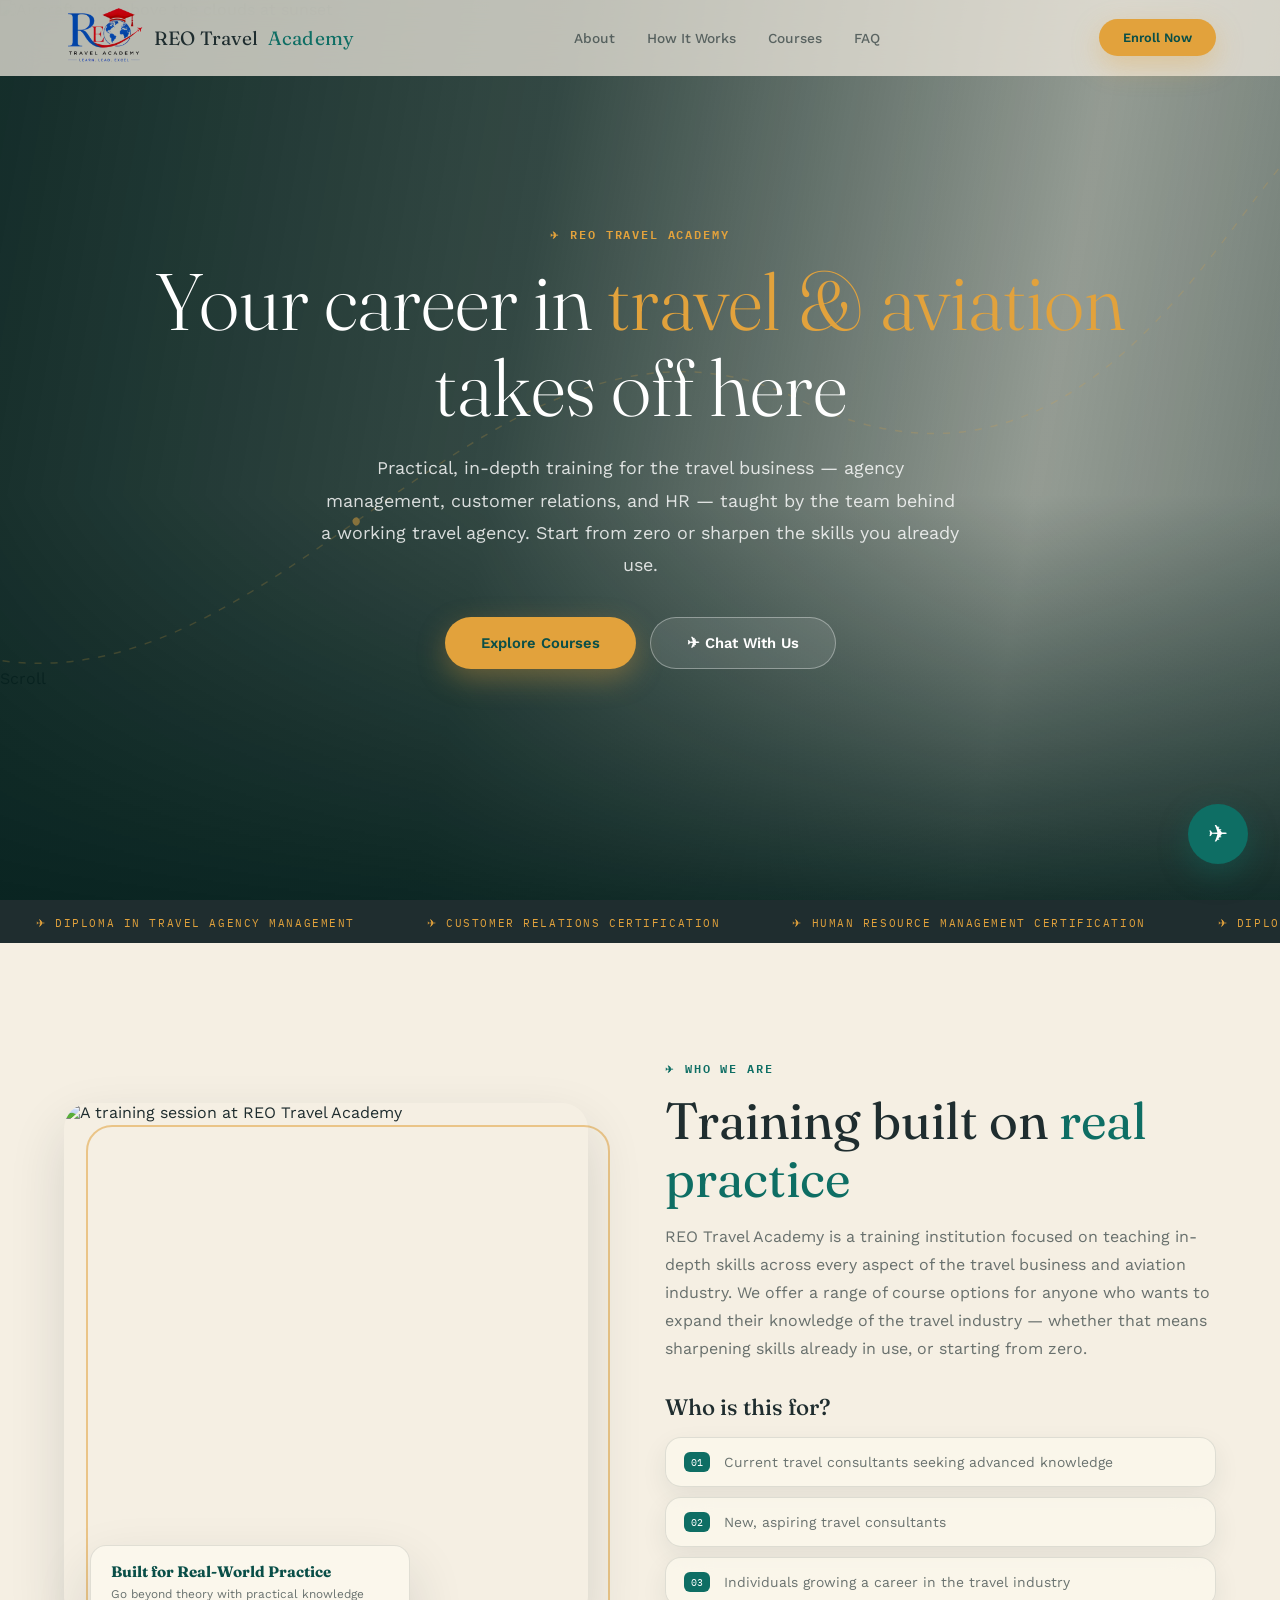
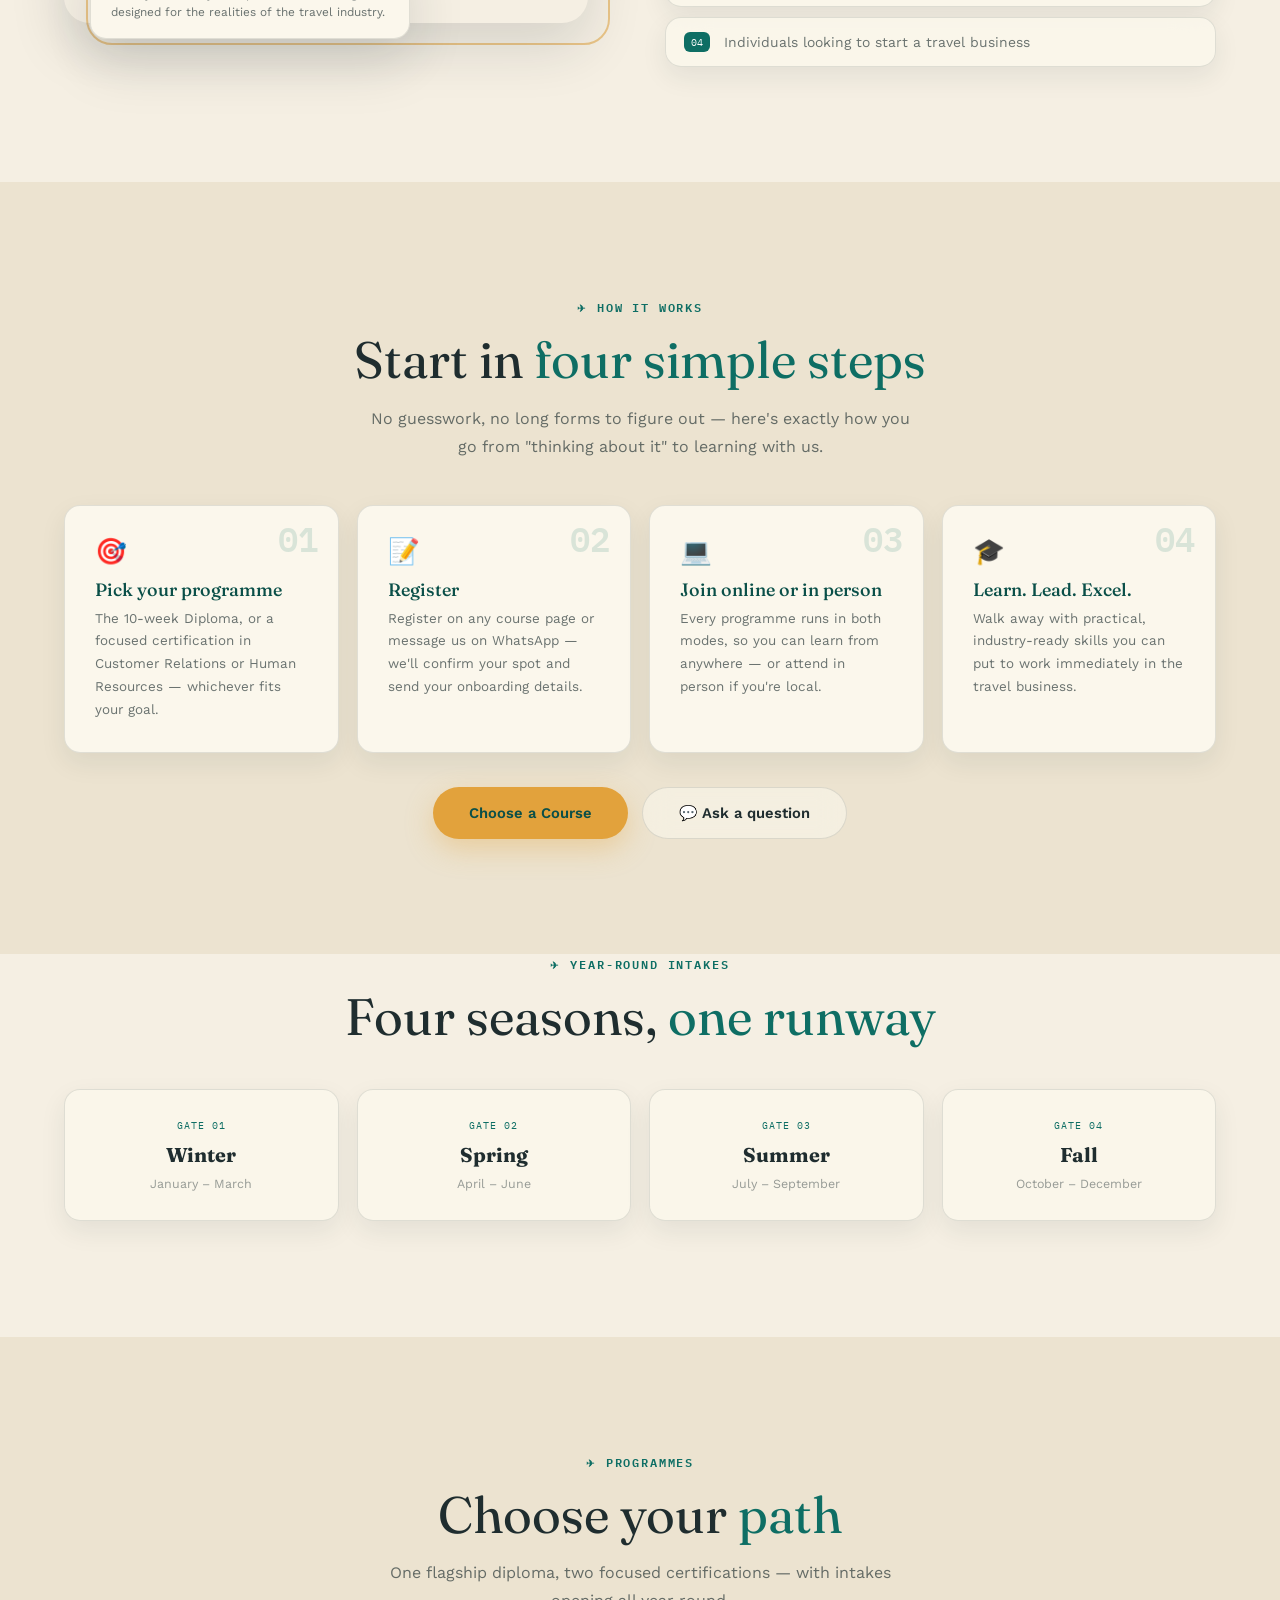
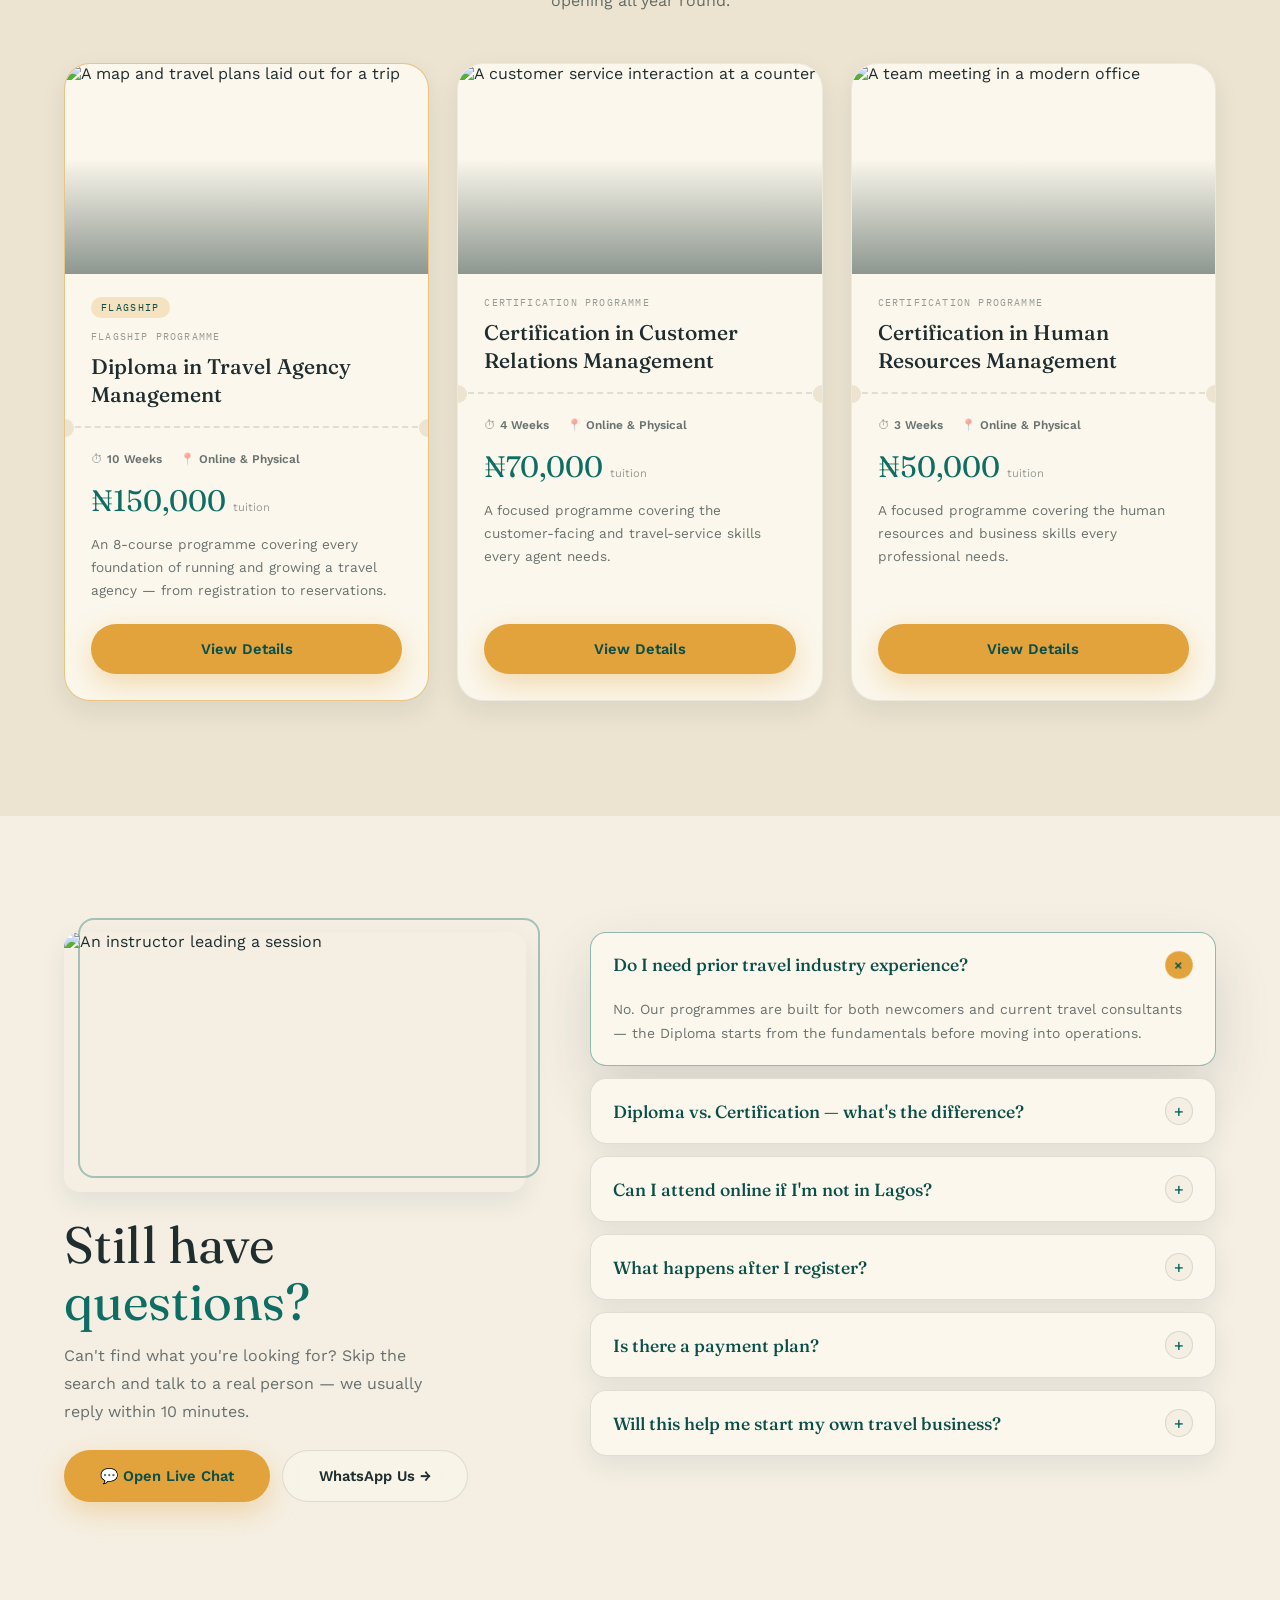
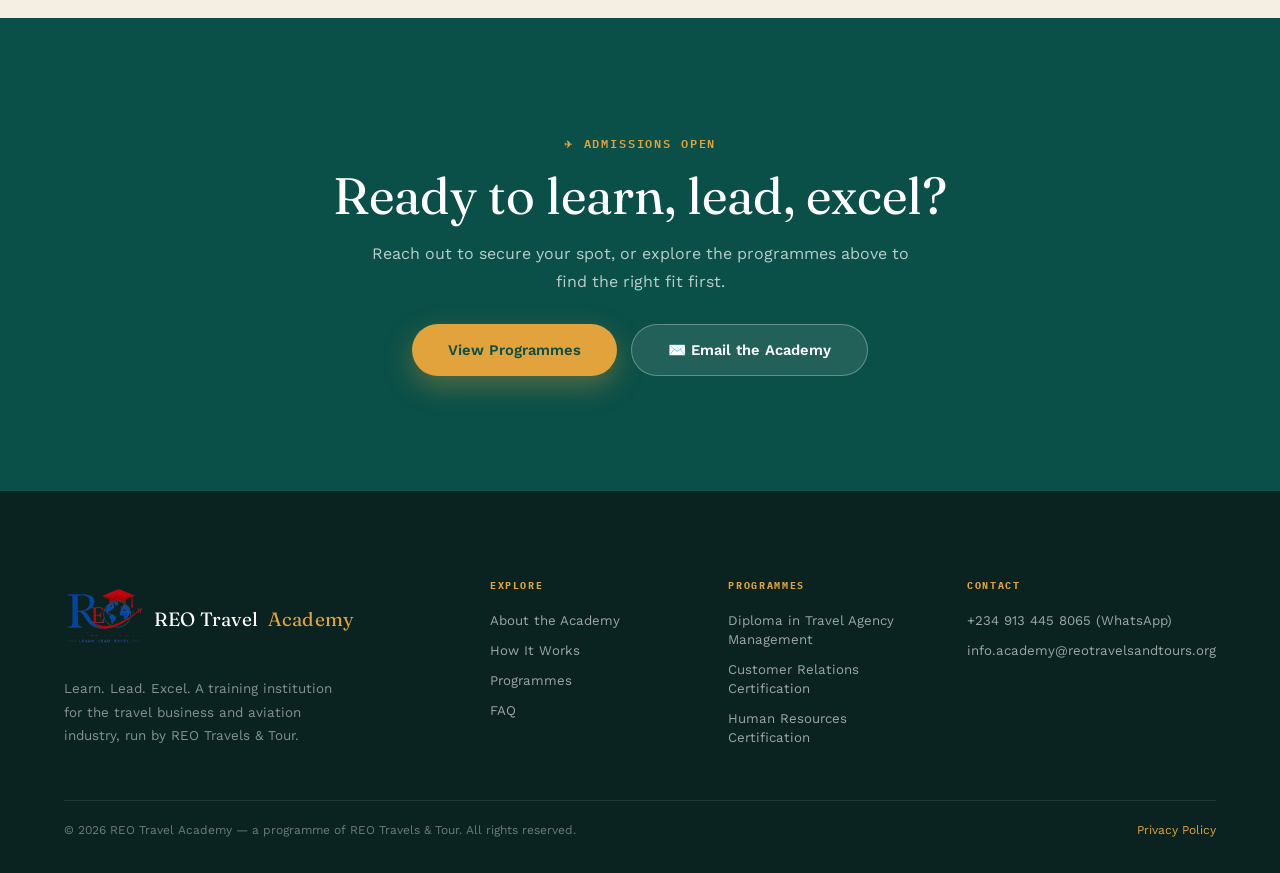
==== index.html @ a8461413 "first commit" ====
﻿<!DOCTYPE html>
<html lang="en">

<head>
  <meta charset="UTF-8" />
  <meta name="viewport" content="width=device-width, initial-scale=1.0" />
  <title>REO Travel Academy — Learn. Lead. Excel.</title>
  <meta name="description"
    content="REO Travel Academy trains aspiring and current travel consultants in travel agency management, customer relations, and HR — online & physical, with intakes all year round." />
  <meta name="author" content="REO Travels & Tour" />
  <link rel="icon" type="image/png" href="favicon-32.png" />
  <link rel="apple-touch-icon" href="logo-180.png" />
  <link rel="stylesheet" href="css/academy.css" />
</head>

<body>
  <div id="top"></div>

  <div id="preloader">
    <img class="pre-logo" src="reo.png" alt="REO Travel Academy logo" />
    <div class="pre-track"><div class="pre-fill"></div></div>
    <p class="pre-text">Boarding&hellip;</p>
  </div>

  <nav id="navbar">
    <a class="nav-logo" href="#top"><img src="reo.png" alt="REO Travel Academy logo" />REO Travel <span>Academy</span></a>
    <ul class="nav-links" id="nav-links">
      <li><a href="#about">About</a></li>
      <li><a href="#how">How It Works</a></li>
      <li><a href="#courses">Courses</a></li>
      <li><a href="#faq">FAQ</a></li>
    </ul>
    <a href="#courses" class="btn btn-primary" style="padding:11px 24px;font-size:0.8rem;" id="nav-cta">Enroll Now</a>
    <button class="hamburger" id="hamburger" aria-label="Menu"><span></span><span></span><span></span></button>
  </nav>
  <div class="mobile-menu" id="mobile-menu">
    <button class="mobile-menu-close" id="mobile-menu-close" aria-label="Close menu">✕</button>
    <a href="#about">About</a>
    <a href="#how">How It Works</a>
    <a href="#courses">Courses</a>
    <a href="#faq">FAQ</a>
    <a href="#courses">Enroll Now</a>
  </div>

  <section id="hero">
    <div class="hero-bg">
      <img src="https://images.unsplash.com/photo-1436491865332-7a61a109cc05?auto=format&fit=crop&w=2000&q=80"
        alt="Aircraft wing above the clouds at sunset" />
    </div>
    <div class="hero-overlay"></div>

    <div class="flight-path" aria-hidden="true">
      <svg viewBox="0 0 1440 900" preserveAspectRatio="none">
        <path id="route" class="dash" d="M -50,650 C 300,750 550,250 900,400 S 1400,150 1500,120" />
        <circle class="plane" r="4" fill="#E2A23C">
          <animateMotion dur="9s" repeatCount="indefinite" rotate="auto">
            <mpath href="#route" />
          </animateMotion>
        </circle>
      </svg>
    </div>

    <div class="hero-inner">
      <span class="eyebrow">REO Travel Academy</span>
      <h1 class="hero-headline">Your career in <em>travel &amp; aviation</em> takes off here</h1>
      <p class="hero-sub">Practical, in-depth training for the travel business — agency management, customer
        relations, and HR — taught by the team behind a working travel agency. Start from zero or sharpen the
        skills you already use.</p>
      <div class="hero-actions">
        <a href="#courses" class="btn btn-primary">Explore Courses</a>
        <button type="button" class="btn btn-hero-ghost" onclick="toggleChat()">✈ Chat With Us</button>
      </div>
    </div>

    <div class="scroll-cue">Scroll</div>
  </section>

  <div class="ticker-strip" aria-hidden="true">
    <div class="ticker-inner">
      <span>Diploma in Travel Agency Management</span><span>Customer Relations Certification</span><span>Human Resource Management Certification</span>
      <span>Diploma in Travel Agency Management</span><span>Customer Relations Certification</span><span>Human Resource Management Certification</span>
    </div>
  </div>

  <section id="about" class="section-pad">
    <div class="container">
      <div class="about-grid">
        <div class="about-media">
          <img src="https://images.unsplash.com/photo-1524178232363-1fb2b075b655?auto=format&fit=crop&w=1200&q=80"
            alt="A training session at REO Travel Academy" />
          <div class="about-badge">
            <strong>Built for Real-World Practice</strong>
            <span>Go beyond theory with practical knowledge designed for the realities of the travel industry.</span>
          </div>
        </div>
        <div class="about-copy">
          <span class="eyebrow">Who we are</span>
          <h2 class="section-title">Training built on <span class="accent">real practice</span></h2>
          <p class="section-sub">REO Travel Academy is a training institution focused on teaching in-depth skills
            across every aspect of the travel business and aviation industry. We offer a range of course options for
            anyone who wants to expand their knowledge of the travel industry — whether that means sharpening skills
            already in use, or starting from zero.</p>
          <h3 class="who-title">Who is this for?</h3>
          <div class="who-list">
            <div class="who-item glass-card"><span class="tag">01</span>Current travel consultants seeking advanced knowledge</div>
            <div class="who-item glass-card"><span class="tag">02</span>New, aspiring travel consultants</div>
            <div class="who-item glass-card"><span class="tag">03</span>Individuals growing a career in the travel industry</div>
            <div class="who-item glass-card"><span class="tag">04</span>Individuals looking to start a travel business</div>
          </div>
        </div>
      </div>
    </div>
  </section>
 
  <section id="how" class="section-pad">
    <div class="container">
      <div class="text-center">
        <span class="eyebrow">How it works</span>
        <h2 class="section-title">Start in <span class="accent">four simple steps</span></h2>
        <p class="section-sub">No guesswork, no long forms to figure out — here's exactly how you go from
          "thinking about it" to learning with us.</p>
      </div>
      <div class="steps-grid">
        <div class="step-card">
          <span class="step-num">01</span>
          <span class="wc-icon">🎯</span>
          <h3>Pick your programme</h3>
          <p>The 10-week Diploma, or a focused certification in Customer Relations or Human Resources — whichever
            fits your goal.</p>
        </div>
        <div class="step-card">
          <span class="step-num">02</span>
          <span class="wc-icon">📝</span>
          <h3>Register</h3>
          <p>Register on any course page or message us on WhatsApp — we'll confirm your spot and send your
            onboarding details.</p>
        </div>
        <div class="step-card">
          <span class="step-num">03</span>
          <span class="wc-icon">💻</span>
          <h3>Join online or in person</h3>
          <p>Every programme runs in both modes, so you can learn from anywhere — or attend in person if you're
            local.</p>
        </div>
        <div class="step-card">
          <span class="step-num">04</span>
          <span class="wc-icon">🎓</span>
          <h3>Learn. Lead. Excel.</h3>
          <p>Walk away with practical, industry-ready skills you can put to work immediately in the travel
            business.</p>
        </div>
      </div>
      <div class="steps-cta">
        <a href="#courses" class="btn btn-primary">Choose a Course</a>
        <button type="button" class="btn btn-ghost" onclick="toggleChat()">💬 Ask a question</button>
      </div>
    </div>
  </section>

  <section id="intakes" class="section-pad" style="padding-top:0;">
    <div class="container">
      <div class="text-center">
        <span class="eyebrow">Year-round intakes</span>
        <h2 class="section-title">Four seasons, <span class="accent">one runway</span></h2>
      </div>
      <div class="gates-row">
        <div class="gate-card glass-card"><span class="gate-num">GATE 01</span><h4>Winter</h4><span class="months">January – March</span></div>
        <div class="gate-card glass-card"><span class="gate-num">GATE 02</span><h4>Spring</h4><span class="months">April – June</span></div>
        <div class="gate-card glass-card"><span class="gate-num">GATE 03</span><h4>Summer</h4><span class="months">July – September</span></div>
        <div class="gate-card glass-card"><span class="gate-num">GATE 04</span><h4>Fall</h4><span class="months">October – December</span></div>
      </div>
    </div>
  </section>

  <section id="courses" class="section-pad">
    <div class="container">
      <div class="text-center">
        <span class="eyebrow">Programmes</span>
        <h2 class="section-title">Choose your <span class="accent">path</span></h2>
        <p class="section-sub">One flagship diploma, two focused certifications — with intakes opening all year
          round.</p>
      </div>
      <div class="courses-grid" id="courses-grid" style="margin-top:48px;">
      </div>
    </div>
  </section>

  <div class="modal-overlay" id="course-modal-overlay">
    <div class="course-modal" id="course-modal-body"></div>
  </div>

  <section id="faq" class="section-pad">
    <div class="container">
      <div class="faq-layout">
        <aside class="faq-aside">
          <div class="faq-media">
            <img src="https://images.unsplash.com/photo-1517245386807-bb43f82c33c4?auto=format&fit=crop&w=1000&q=80"
              alt="An instructor leading a session" loading="lazy" />
          </div>
          <h2 class="section-title">Still have <span class="accent">questions?</span></h2>
          <p class="section-sub">Can't find what you're looking for? Skip the search and talk to a real person — we
            usually reply within 10 minutes.</p>
          <div class="faq-actions">
            <button type="button" class="btn btn-primary" onclick="toggleChat()">💬 Open Live Chat</button>
            <a href="https://wa.me/2349134458065" target="_blank" class="btn btn-ghost">WhatsApp Us →</a>
          </div>
        </aside>
        <div class="faq-list">
          <details class="faq-item" open>
            <summary>Do I need prior travel industry experience?<span class="faq-icon">+</span></summary>
            <div class="faq-body"><p>No. Our programmes are built for both newcomers and current travel consultants —
              the Diploma starts from the fundamentals before moving into operations.</p></div>
          </details>
          <details class="faq-item">
            <summary>Diploma vs. Certification — what's the difference?<span class="faq-icon">+</span></summary>
            <div class="faq-body"><p>The Diploma is our full 8-course, 10-week programme covering the whole business.
              The Certifications are focused 3–4 week programmes on one area — customer relations or HR.</p></div>
          </details>
          <details class="faq-item">
            <summary>Can I attend online if I'm not in Lagos?<span class="faq-icon">+</span></summary>
            <div class="faq-body"><p>Yes — every programme runs online &amp; physical, so you can join live sessions
              from anywhere or attend in person if you're local.</p></div>
          </details>
          <details class="faq-item">
            <summary>What happens after I register?<span class="faq-icon">+</span></summary>
            <div class="faq-body"><p>You'll get a confirmation with payment and onboarding details for the next
              cohort. You can also message us on WhatsApp with any questions first.</p></div>
          </details>
          <details class="faq-item">
            <summary>Is there a payment plan?<span class="faq-icon">+</span></summary>
            <div class="faq-body"><p>Reach out to us directly — we're happy to discuss a plan that works for your
              intake.</p></div>
          </details>
          <details class="faq-item">
            <summary>Will this help me start my own travel business?<span class="faq-icon">+</span></summary>
            <div class="faq-body"><p>Yes — the Diploma covers entrepreneurship and business management alongside the
              operational skills, for people planning to start their own agency.</p></div>
          </details>
        </div>
      </div>
    </div>
  </section>

  <section id="final-cta" class="section-pad">
    <div class="container">
      <span class="eyebrow">Admissions open</span>
      <h2 class="section-title">Ready to learn, lead, excel?</h2>
      <p class="section-sub" style="margin:16px auto 0;">Reach out to secure your spot, or explore the programmes
        above to find the right fit first.</p>
      <div class="cta-actions">
        <a href="#courses" class="btn btn-primary">View Programmes</a>
        <a href="mailto:info.academy@reotravelsandtours.org" class="btn btn-ghost" style="background:rgba(255,255,255,0.1);border-color:rgba(255,255,255,0.3);color:#fff;">✉️ Email the Academy</a>
      </div>
    </div>
  </section>

  <footer id="footer">
    <div class="footer-top">
      <div class="footer-brand">
        <a class="nav-logo" href="#top"><img src="reo.png" alt="REO Travel Academy logo" />REO Travel <span>Academy</span></a>
        <p>Learn. Lead. Excel. A training institution for the travel business and aviation industry, run by REO
          Travels &amp; Tour.</p>
      </div>
      <div class="footer-col">
        <h4>Explore</h4>
        <ul>
          <li><a href="#about">About the Academy</a></li>
          <li><a href="#how">How It Works</a></li>
          <li><a href="#courses">Programmes</a></li>
          <li><a href="#faq">FAQ</a></li>
        </ul>
      </div>
      <div class="footer-col">
        <h4>Programmes</h4>
        <ul>
          <li><a href="#" onclick="openCourseModal('diploma');return false;">Diploma in Travel Agency Management</a></li>
          <li><a href="#" onclick="openCourseModal('crm');return false;">Customer Relations Certification</a></li>
          <li><a href="#" onclick="openCourseModal('hrm');return false;">Human Resources Certification</a></li>
        </ul>
      </div>
      <div class="footer-col">
        <h4>Contact</h4>
        <ul>
          <li><a href="https://wa.me/2349134458065" target="_blank">+234 913 445 8065 (WhatsApp)</a></li>
          <li><a href="mailto:info.academy@reotravelsandtours.org">info.academy@reotravelsandtours.org</a></li>
        </ul>
      </div>
    </div>
    <div class="footer-bottom">
      <p>&copy; <span id="footer-year">2026</span> REO Travel Academy — a programme of REO Travels &amp; Tour. All
        rights reserved.</p>
      <a href="privacy.html">Privacy Policy</a>
    </div>
  </footer>

  <button class="chat-launcher" onclick="toggleChat()" aria-label="Chat with us">
    ✈<span class="chat-dot" id="chat-dot"></span>
  </button>

  <div class="chat-panel" id="chat-panel">
    <div class="chat-head">
      <div class="chat-head-avatar"><img src="logo-64.png" alt="REO Travel Academy logo" /></div>
      <div>
        <strong>REO Travel Academy</strong>
        <span>Typically replies within 10 minutes</span>
      </div>
      <button class="chat-head-close" onclick="toggleChat()" aria-label="Close chat">&times;</button>
    </div>

    <div class="chat-gate" id="chat-gate">
      <div class="chat-gate-card">
        <div class="chat-gate-icon">🎓</div>
        <h4>Before we begin ✈️</h4>
        <p>What should we call you? We answer instantly from our course info and bring in a real person whenever you need one — a name keeps it personal.</p>
        <form id="chat-gate-form">
          <input type="text" id="chat-gate-input" placeholder="e.g. Chinedu Okafor" autocomplete="name"
            maxlength="60" />
          <button type="submit">Start chatting →</button>
        </form>
        <span class="chat-gate-note" id="chat-gate-note">Please type your name so we know who we're chatting
          with 🙂</span>
      </div>
    </div>

    <div class="chat-body" id="chat-body">
      <div class="chat-msg system">Today</div>
    </div>
    <form class="chat-foot" id="chat-form">
      <input type="text" id="chat-input" placeholder="Type a message…" autocomplete="off" />
      <button type="submit" aria-label="Send">➤</button>
    </form>
    <div class="chat-fallback">
      Ask anything — answers are instant from our course info, and we'll hand you over to a real person on
      <a href="https://wa.me/2349134458065" target="_blank">WhatsApp</a> or email
      <a href="mailto:info.academy@reotravelsandtours.org">info.academy@reotravelsandtours.org</a>
    </div>
  </div>

  <script src="https://cdn.jsdelivr.net/npm/@emailjs/browser@4/dist/email.min.js"></script>
  <script src="js/academy.js"></script>
</body>

</html>
---- css/academy.css ----
@import url("https://fonts.googleapis.com/css2?family=Fraunces:opsz,wght@9..144,300;9..144,400;9..144,500;9..144,600&family=Work+Sans:wght@400;500;600;700&family=IBM+Plex+Mono:wght@500;600&display=swap");

:root {
  --paper:      #F5EFE3;
  --paper-alt:  #ECE3D0;
  --card:       #FBF7EC;
  --ink:        #1F2D2F;
  --ink-soft:   rgba(31, 45, 47, 0.66);
  --ink-mute:   rgba(31, 45, 47, 0.45);
  --teal:       #0E6E64;
  --teal-deep:  #0A4F48;
  --teal-tint:  rgba(14, 110, 100, 0.09);
  --amber:      #E2A23C;
  --amber-deep: #B9791E;
  --white:      #FFFFFF;
  --glass:      rgba(251, 247, 236, 0.6);
  --glass-strong: rgba(251, 247, 236, 0.85);
  --border:     rgba(31, 45, 47, 0.12);
  --border-soft:rgba(31, 45, 47, 0.07);
  --footer-bg:  #0B2320;
  --night:      #07221F;

  --shadow-sm:  0 10px 26px rgba(31, 45, 47, 0.08);
  --shadow-md:  0 24px 56px rgba(31, 45, 47, 0.14);
  --shadow-amber: 0 10px 28px rgba(226, 162, 60, 0.35);

  --radius-sm: 10px;
  --radius-md: 16px;
  --radius-lg: 26px;
  --nav-h: 76px;
}

*, *::before, *::after { box-sizing: border-box; margin: 0; padding: 0; }
html { scroll-behavior: smooth; scroll-padding-top: var(--nav-h); }
body {
  font-family: "Work Sans", sans-serif;
  background: var(--paper);
  color: var(--ink);
  overflow-x: hidden;
  -webkit-font-smoothing: antialiased;
}
img { display: block; max-width: 100%; }
a { color: inherit; text-decoration: none; }
button { font-family: inherit; cursor: pointer; }
input, select { font-family: inherit; }

.container { max-width: 1320px; margin: 0 auto; }
.section-pad { padding: clamp(64px, 9vw, 120px) clamp(20px, 5vw, 72px); }
.text-center { text-align: center; }

.eyebrow {
  display: inline-flex;
  align-items: center;
  gap: 10px;
  font-family: "IBM Plex Mono", monospace;
  font-size: clamp(0.62rem, 1vw, 0.72rem);
  letter-spacing: 0.16em;
  text-transform: uppercase;
  color: var(--teal);
  font-weight: 600;
  margin-bottom: 14px;
}
.eyebrow::before { content: "✈"; font-size: 0.85em; }
.section-title {
  font-family: "Fraunces", serif;
  font-weight: 400;
  font-size: clamp(1.9rem, 4.6vw, 3.2rem);
  line-height: 1.12;
  color: var(--ink);
}
.section-title .accent { color: var(--teal); }
.section-sub {
  color: var(--ink-soft);
  font-size: clamp(0.9rem, 1.3vw, 1rem);
  line-height: 1.75;
  margin-top: 16px;
  max-width: 560px;
}
.text-center .section-sub { margin-left: auto; margin-right: auto; }

.btn {
  display: inline-flex;
  align-items: center;
  justify-content: center;
  gap: 8px;
  border: none;
  outline: none;
  border-radius: 999px;
  font-weight: 600;
  font-size: clamp(0.82rem, 1.2vw, 0.92rem);
  padding: clamp(13px, 1.8vw, 16px) clamp(26px, 3vw, 36px);
  transition: transform 0.3s cubic-bezier(.25,.46,.45,.94), box-shadow 0.3s, background 0.3s, color 0.3s, border-color 0.3s;
  white-space: nowrap;
}
.btn-primary {
  background: var(--amber);
  color: var(--teal-deep);
  box-shadow: var(--shadow-amber);
}
.btn-primary:hover { transform: translateY(-3px); box-shadow: 0 16px 36px rgba(226,162,60,0.45); }
.btn-ghost {
  background: var(--glass);
  backdrop-filter: blur(14px);
  border: 1.5px solid var(--border);
  color: var(--ink);
}
.btn-ghost:hover { border-color: var(--teal); color: var(--teal); transform: translateY(-3px); }
.btn-dark { background: var(--ink); color: var(--white); }
.btn-dark:hover { transform: translateY(-3px); background: var(--teal-deep); }

.glass-card {
  background: var(--glass-strong);
  backdrop-filter: blur(20px);
  -webkit-backdrop-filter: blur(20px);
  border: 1px solid var(--border);
  border-radius: var(--radius-md);
  box-shadow: var(--shadow-sm);
  transition: all 0.35s;
}
.glass-card:hover { transform: translateY(-5px); box-shadow: var(--shadow-md); border-color: rgba(14,110,100,0.28); }

#preloader {
  position: fixed; inset: 0;
  background: var(--paper);
  z-index: 9999;
  display: flex; flex-direction: column;
  align-items: center; justify-content: center;
  gap: 22px;
  transition: opacity 0.8s ease, visibility 0.8s ease;
}
#preloader.hidden { opacity: 0; visibility: hidden; }
.pre-mark {
  font-family: "Fraunces", serif;
  font-size: clamp(1.3rem, 4vw, 1.8rem);
  color: var(--ink);
  letter-spacing: 0.02em;
}
.pre-mark span { color: var(--teal); }
.pre-track { width: clamp(140px, 30vw, 200px); height: 2px; background: var(--border); border-radius: 2px; overflow: hidden; }
.pre-fill { height: 100%; width: 0; background: var(--amber); animation: preFill 1.6s cubic-bezier(.4,0,.2,1) forwards; }
.pre-text { font-family: "IBM Plex Mono", monospace; font-size: 0.62rem; letter-spacing: 0.24em; text-transform: uppercase; color: var(--ink-mute); }
@keyframes preFill { to { width: 100%; } }

#navbar {
  position: fixed; top: 0; left: 0; right: 0;
  height: var(--nav-h);
  z-index: 900;
  display: flex; align-items: center; justify-content: space-between;
  padding: 0 clamp(18px, 5vw, 72px);
  background: rgba(245, 239, 227, 0.72);
  backdrop-filter: blur(18px);
  -webkit-backdrop-filter: blur(18px);
  border-bottom: 1px solid transparent;
  transition: all 0.35s;
}
#navbar.scrolled { background: rgba(245, 239, 227, 0.95); border-color: var(--border); box-shadow: 0 4px 24px rgba(31,45,47,0.07); }
.nav-logo { font-family: "Fraunces", serif; font-size: clamp(1rem, 2vw, 1.2rem); color: var(--ink); letter-spacing: 0.01em; display: inline-flex; align-items: center; gap: 10px; }
.nav-logo img { width: 80px; height: 80px; object-fit: contain; flex-shrink: 0; }
.nav-logo span { color: var(--teal); }
.pre-logo { width: clamp(210px, 48vw, 280px); height: auto; }
.chat-head-avatar img { width: 100%; height: 100%; object-fit: contain; border-radius: 50%; background: #fff; }
.nav-links { display: flex; align-items: center; gap: clamp(18px, 2.5vw, 36px); list-style: none; }
.nav-links a {
  font-size: 0.86rem; font-weight: 500; color: var(--ink-soft);
  position: relative; transition: color 0.3s;
}
.nav-links a::after {
  content: ""; position: absolute; bottom: -6px; left: 0; width: 0; height: 2px;
  background: var(--amber); transition: width 0.25s;
}
.nav-links a:hover { color: var(--ink); }
.nav-links a:hover::after { width: 100%; }

.hamburger {
  display: none; flex-direction: column; gap: 5px;
  background: none; border: none; padding: 4px; z-index: 910;
}
.hamburger span { width: 24px; height: 2px; background: var(--ink); border-radius: 2px; transition: all 0.3s; }
.hamburger.open span:nth-child(1) { transform: translateY(7px) rotate(45deg); }
.hamburger.open span:nth-child(2) { opacity: 0; }
.hamburger.open span:nth-child(3) { transform: translateY(-7px) rotate(-45deg); }

.mobile-menu {
  position: fixed; inset: 0; background: var(--paper);
  z-index: 895; display: flex; flex-direction: column;
  align-items: center; justify-content: center; gap: 30px;
  opacity: 0; visibility: hidden; transition: all 0.4s;
}
.mobile-menu.open { opacity: 1; visibility: visible; }
.mobile-menu a { font-family: "Fraunces", serif; font-size: 1.6rem; color: var(--ink); }
.mobile-menu a:hover { color: var(--teal); }
.mobile-menu-close {
  position: absolute; top: 24px; right: 24px; background: none; border: none;
  font-size: 1.8rem; color: var(--ink); cursor: pointer;
}

@media (max-width: 920px) {
  .nav-links, #nav-cta { display: none; }
  .hamburger { display: flex; }
}

#hero {
  position: relative;
  min-height: 100vh;
  display: flex;
  flex-direction: column;
  justify-content: center;
  overflow: hidden;
  padding: calc(var(--nav-h) + 56px) 0 clamp(80px, 11vw, 120px);
}
.hero-bg { position: absolute; inset: 0; z-index: 0; }
.hero-bg img { width: 100%; height: 100%; object-fit: cover; }
.hero-overlay {
  position: absolute; inset: 0; z-index: 1;
  background:
    linear-gradient(100deg, rgba(7,34,31,0.94) 0%, rgba(7,34,31,0.78) 40%, rgba(7,34,31,0.3) 78%, rgba(7,34,31,0.5) 100%),
    linear-gradient(to top, rgba(7,34,31,0.9) 0%, rgba(7,34,31,0.15) 45%);
}
.flight-path { position: absolute; inset: 0; z-index: 2; pointer-events: none; opacity: 0.5; }
.flight-path svg { width: 100%; height: 100%; }
.flight-path .dash {
  fill: none; stroke: var(--amber); stroke-width: 1.5; stroke-dasharray: 8 10; opacity: 0.4;
}

.hero-inner {
  position: relative; z-index: 3;
  width: 100%; max-width: 1320px; margin: 0 auto;
  padding: 0 clamp(20px, 5vw, 80px);
  text-align: center;
}
#hero .eyebrow { color: var(--amber); }
.hero-headline {
  font-family: "Fraunces", serif;
  font-weight: 300;
  font-size: clamp(2.4rem, 6.6vw, 5rem);
  line-height: 1.08;
  color: var(--white);
  margin: 0 auto 22px;
  max-width: 22ch;
  opacity: 0;
  animation: heroUp 0.9s ease forwards 0.15s;
}
.hero-headline em { font-style: normal; color: var(--amber); font-family: "Fraunces", serif; }
.hero-sub {
  color: rgba(255, 255, 255, 0.82);
  font-size: clamp(0.95rem, 1.5vw, 1.12rem);
  line-height: 1.8;
  max-width: 640px;
  margin: 0 auto;
  opacity: 0;
  animation: heroUp 0.9s ease forwards 0.3s;
}
.hero-actions {
  display: flex; justify-content: center; gap: 14px; flex-wrap: wrap; margin-top: 36px;
  opacity: 0; animation: heroUp 0.9s ease forwards 0.45s;
}
.btn-hero-ghost {
  background: rgba(255, 255, 255, 0.1);
  border: 1.5px solid rgba(255, 255, 255, 0.35);
  color: var(--white);
  backdrop-filter: blur(8px);
}
.btn-hero-ghost:hover { background: rgba(255, 255, 255, 0.22); transform: translateY(-3px); }
@keyframes heroUp { from { opacity: 0; transform: translateY(18px); } to { opacity: 1; transform: translateY(0); } }

.ticker-strip {
  background: var(--ink);
  padding: 12px 0;
  overflow: hidden;
  white-space: nowrap;
}
.ticker-inner { display: inline-flex; animation: ticker 26s linear infinite; }
.ticker-inner span {
  color: var(--amber);
  font-family: "IBM Plex Mono", monospace;
  font-size: 0.7rem;
  letter-spacing: 0.14em;
  text-transform: uppercase;
  padding: 0 clamp(20px, 3vw, 36px);
}
.ticker-inner span::before { content: "✈ "; }
@keyframes ticker { 0% { transform: translateX(0); } 100% { transform: translateX(-50%); } }

#about { background: var(--paper); }
.about-grid {
  display: grid; grid-template-columns: 1fr 1.05fr;
  gap: clamp(40px, 6vw, 88px); align-items: center;
}
@media (max-width: 920px) { .about-grid { grid-template-columns: 1fr; } }
.about-media { position: relative; }
.about-media::before {
  content: ""; position: absolute; top: 22px; right: -22px; bottom: -22px; left: 22px;
  border: 2px solid var(--amber); border-radius: var(--radius-lg); opacity: 0.55; z-index: 0;
}
.about-media img {
  position: relative; z-index: 1;
  width: 100%; height: clamp(340px, 42vw, 520px); object-fit: cover;
  border-radius: var(--radius-lg); box-shadow: var(--shadow-md);
}
.about-badge {
  position: absolute; z-index: 2; left: clamp(16px, 2vw, 28px); bottom: clamp(-16px, -1vw, -22px);
  max-width: 320px;
  background: var(--card);
  border: 1px solid var(--border);
  border-radius: var(--radius-md);
  padding: 16px 20px;
  box-shadow: var(--shadow-md);
}
.about-badge strong { display: block; font-family: "Fraunces", serif; font-size: 0.95rem; color: var(--teal-deep); margin-bottom: 4px; }
.about-badge span { font-size: 0.74rem; color: var(--ink-soft); line-height: 1.55; display: block; }
.who-title { font-family: "Fraunces", serif; font-size: clamp(1.15rem, 2vw, 1.4rem); font-weight: 500; margin: 30px 0 16px; color: var(--ink); }
.who-list { display: flex; flex-direction: column; gap: 10px; }
.who-item {
  display: flex; align-items: center; gap: 14px;
  padding: 14px 18px;
  font-size: 0.87rem; color: var(--ink-soft);
}
.who-item .tag {
  font-family: "IBM Plex Mono", monospace;
  font-size: 0.65rem;
  color: var(--white);
  background: var(--teal);
  border-radius: 6px;
  padding: 3px 7px;
  flex-shrink: 0;
}

#how { background: var(--paper-alt); }
.steps-grid {
  display: grid; grid-template-columns: repeat(4, 1fr);
  gap: clamp(12px, 1.8vw, 18px); margin-top: 44px;
}
@media (max-width: 920px) { .steps-grid { grid-template-columns: 1fr 1fr; } }
@media (max-width: 620px) { .steps-grid { grid-template-columns: 1fr; } }
.step-card {
  position: relative;
  background: var(--card);
  border: 1px solid var(--border);
  border-radius: var(--radius-md);
  box-shadow: var(--shadow-sm);
  padding: clamp(22px, 2.8vw, 30px);
  transition: all 0.35s;
}
.step-card:hover { transform: translateY(-5px); box-shadow: var(--shadow-md); border-color: rgba(14,110,100,0.3); }
.step-num {
  position: absolute; top: 16px; right: 20px;
  font-family: "IBM Plex Mono", monospace;
  font-size: 2.1rem; font-weight: 600;
  color: rgba(14,110,100,0.14);
  line-height: 1;
}
.step-card .wc-icon { font-size: 1.6rem; margin-bottom: 12px; display: block; }
.step-card h3 { font-family: "Fraunces", serif; font-size: clamp(1rem, 1.6vw, 1.12rem); font-weight: 500; margin-bottom: 7px; color: var(--teal-deep); }
.step-card p { font-size: clamp(0.76rem, 1.1vw, 0.84rem); color: var(--ink-soft); line-height: 1.7; }
.steps-cta { display: flex; justify-content: center; gap: 14px; flex-wrap: wrap; margin-top: 34px; }

#intakes { background: var(--paper); }
.gates-row { display: grid; grid-template-columns: repeat(4, 1fr); gap: clamp(10px, 1.6vw, 18px); margin-top: 44px; }
@media (max-width: 700px) { .gates-row { grid-template-columns: repeat(2, 1fr); } }
.gate-card { padding: clamp(20px, 2.5vw, 28px); text-align: center; }
.gate-card .gate-num { font-family: "IBM Plex Mono", monospace; font-size: 0.65rem; color: var(--teal); letter-spacing: 0.1em; margin-bottom: 10px; display: block; }
.gate-card h4 { font-family: "Fraunces", serif; font-size: clamp(1.05rem, 1.8vw, 1.25rem); margin-bottom: 6px; }
.gate-card span.months { font-size: 0.78rem; color: var(--ink-mute); }

#courses { background: var(--paper-alt); }
.courses-grid { display: grid; grid-template-columns: repeat(auto-fit, minmax(min(300px, 100%), 1fr)); gap: clamp(18px, 2.5vw, 28px); }
.course-card {
  background: var(--card);
  border-radius: var(--radius-lg);
  box-shadow: var(--shadow-sm);
  border: 1px solid var(--border-soft);
  overflow: hidden;
  display: flex; flex-direction: column;
  transition: all 0.35s;
}
.course-card:hover { transform: translateY(-6px); box-shadow: var(--shadow-md); }
.course-card.flagship { border-color: rgba(226,162,60,0.6); }
.course-media { position: relative; height: clamp(170px, 22vw, 210px); overflow: hidden; }
.course-media img { width: 100%; height: 100%; object-fit: cover; transition: transform 0.7s cubic-bezier(.25,.46,.45,.94); }
.course-card:hover .course-media img { transform: scale(1.07); }
.course-media::after {
  content: ""; position: absolute; inset: 0;
  background: linear-gradient(to top, rgba(7,34,31,0.45), transparent 55%);
}
.course-head { position: relative; padding: 22px 26px 0; }
.course-flag {
  display: inline-block; font-family: "IBM Plex Mono", monospace; font-size: 0.6rem;
  letter-spacing: 0.14em; text-transform: uppercase; color: var(--teal-deep);
  background: rgba(226,162,60,0.25); padding: 4px 10px; border-radius: 20px; margin-bottom: 12px;
}
.course-kicker { font-family: "IBM Plex Mono", monospace; font-size: 0.62rem; letter-spacing: 0.12em; text-transform: uppercase; color: var(--ink-mute); margin-bottom: 10px; display: block; }
.course-title { font-family: "Fraunces", serif; font-size: clamp(1.1rem, 1.9vw, 1.32rem); font-weight: 500; color: var(--ink); margin-bottom: 14px; line-height: 1.3; }
.course-perf { border-top: 2px dashed var(--border); margin: 4px 0; position: relative; }
.course-perf::before, .course-perf::after { content: ""; position: absolute; top: -9px; width: 18px; height: 18px; background: var(--paper-alt); border-radius: 50%; }
.course-perf::before { left: -9px; }
.course-perf::after { right: -9px; }
.course-body { padding: 20px 26px 26px; flex: 1; display: flex; flex-direction: column; }
.course-meta { display: flex; flex-wrap: wrap; gap: 8px 18px; margin-bottom: 16px; }
.course-meta span { font-size: 0.74rem; color: var(--ink-mute); }
.course-meta strong { color: var(--ink-soft); font-weight: 600; }
.course-price { font-family: "Fraunces", serif; font-size: clamp(1.5rem, 2.4vw, 1.85rem); color: var(--teal); margin-bottom: 14px; }
.course-price span { font-family: "Work Sans", sans-serif; font-size: 0.7rem; color: var(--ink-mute); }
.course-blurb { font-size: 0.85rem; color: var(--ink-soft); line-height: 1.7; margin-bottom: 22px; flex: 1; }
.course-card .btn { width: 100%; }

.modal-overlay {
  position: fixed; inset: 0; background: rgba(31, 45, 47, 0.55); backdrop-filter: blur(6px);
  z-index: 9500; display: flex; align-items: center; justify-content: center; padding: 20px;
  opacity: 0; visibility: hidden; transition: all 0.35s;
}
.modal-overlay.open { opacity: 1; visibility: visible; }
.course-modal {
  background: var(--card);
  border-radius: var(--radius-lg);
  max-width: 640px; width: 100%; max-height: 88vh; overflow-y: auto;
  padding: clamp(28px, 4vw, 44px);
  position: relative;
  transform: translateY(24px) scale(0.98);
  transition: transform 0.35s;
  box-shadow: var(--shadow-md);
}
.modal-overlay.open .course-modal { transform: translateY(0) scale(1); }
.modal-close {
  position: absolute; top: 18px; right: 18px; width: 38px; height: 38px; border-radius: 50%;
  border: 1px solid var(--border); background: var(--paper); color: var(--ink);
  font-size: 1.1rem; cursor: pointer; transition: all 0.3s;
}
.modal-close:hover { background: var(--amber); border-color: var(--amber); color: var(--teal-deep); }
.modal-kicker { font-family: "IBM Plex Mono", monospace; font-size: 0.62rem; letter-spacing: 0.14em; text-transform: uppercase; color: var(--teal); margin-bottom: 10px; }
.modal-title { font-family: "Fraunces", serif; font-size: clamp(1.3rem, 2.3vw, 1.7rem); color: var(--ink); margin-bottom: 18px; padding-right: 30px; font-weight: 500; }
.modal-facts { display: grid; grid-template-columns: repeat(3, 1fr); gap: 10px; margin-bottom: 22px; }
.modal-fact { background: var(--paper); border: 1px solid var(--border-soft); border-radius: var(--radius-sm); padding: 12px 14px; }
.modal-fact span { display: block; font-family: "IBM Plex Mono", monospace; font-size: 0.58rem; letter-spacing: 0.08em; text-transform: uppercase; color: var(--ink-mute); margin-bottom: 4px; }
.modal-fact strong { font-size: 0.85rem; color: var(--ink); }
.modal-section-label { font-family: "IBM Plex Mono", monospace; font-size: 0.66rem; letter-spacing: 0.1em; text-transform: uppercase; color: var(--teal); margin: 20px 0 10px; font-weight: 600; }
.modal-course-list { list-style: none; display: flex; flex-direction: column; gap: 8px; margin-bottom: 6px; }
.modal-course-list li { font-size: 0.84rem; color: var(--ink-soft); padding: 10px 12px; background: var(--paper); border-radius: var(--radius-sm); }
.modal-course-list li strong { color: var(--ink); font-family: "IBM Plex Mono", monospace; font-size: 0.78rem; }
.modal-price-block { display: flex; align-items: baseline; justify-content: space-between; padding: 16px 0; border-top: 1px solid var(--border); border-bottom: 1px solid var(--border); margin: 20px 0; }
.modal-price-block strong { font-family: "Fraunces", serif; font-size: clamp(1.5rem, 2.4vw, 1.85rem); color: var(--teal); }
.modal-price-block span { font-size: 0.76rem; color: var(--ink-mute); }
.modal-actions { display: flex; gap: 12px; flex-wrap: wrap; margin-top: 8px; }
.modal-actions .btn { flex: 1; min-width: 150px; }

.register-form { display: none; flex-direction: column; gap: 12px; margin-top: 18px; }
.register-form.open { display: flex; }
.register-form input[type="text"],
.register-form input[type="email"],
.register-form input[type="tel"],
.register-form select {
  border: 1px solid var(--border);
  border-radius: var(--radius-sm);
  padding: 12px 14px;
  color: var(--ink);
  font-size: 0.86rem;
  outline: none;
  width: 100%;
  background: var(--card);
}
.register-form input:focus, .register-form select:focus { border-color: var(--teal); }
.register-form input:disabled {
  background: var(--paper);
  color: var(--teal-deep);
  font-weight: 600;
  cursor: not-allowed;
}
.register-form select {
  appearance: none;
  -webkit-appearance: none;
  background-image: url("data:image/svg+xml;charset=UTF-8,%3Csvg xmlns='http://www.w3.org/2000/svg' width='12' height='8' viewBox='0 0 12 8'%3E%3Cpath d='M1 1l5 5 5-5' stroke='%230E6E64' stroke-width='2' fill='none' stroke-linecap='round'/%3E%3C/svg%3E");
  background-repeat: no-repeat;
  background-position: right 14px center;
  cursor: pointer;
}
.form-row { display: grid; grid-template-columns: 1fr 1fr; gap: 12px; }
@media (max-width: 560px) { .form-row { grid-template-columns: 1fr; } }
.form-label {
  font-family: "IBM Plex Mono", monospace;
  font-size: 0.6rem;
  letter-spacing: 0.1em;
  text-transform: uppercase;
  font-weight: 600;
  color: var(--teal);
  margin: 6px 0 -4px;
  display: block;
}
.register-terms {
  background: var(--paper);
  border: 1px solid var(--border);
  border-radius: var(--radius-sm);
  padding: 14px 16px;
}
.register-terms strong {
  display: block;
  font-family: "Fraunces", serif;
  font-size: 0.85rem;
  color: var(--teal-deep);
  margin-bottom: 8px;
}
.register-terms ul { padding-left: 18px; display: flex; flex-direction: column; gap: 6px; }
.register-terms li { font-size: 0.75rem; color: var(--ink-soft); line-height: 1.6; }
.register-check {
  display: flex; align-items: flex-start; gap: 10px;
  font-size: 0.82rem; color: var(--ink);
  cursor: pointer; line-height: 1.5;
}
.register-check input {
  width: 16px; height: 16px; margin-top: 2px;
  accent-color: var(--teal);
  flex-shrink: 0; cursor: pointer;
}
.register-status { font-size: 0.8rem; display: none; padding: 10px 14px; border-radius: var(--radius-sm); }
.register-status.show { display: block; }
.register-status.ok { background: rgba(14,110,100,0.1); border: 1px solid rgba(14,110,100,0.3); color: var(--teal-deep); }
.register-status.err { background: rgba(200,60,60,.08); border: 1px solid rgba(200,60,60,.25); color: #a83a3a; }

#faq { background: var(--paper); }
.faq-layout {
  display: grid; grid-template-columns: 0.85fr 1.15fr;
  gap: clamp(32px, 5vw, 72px); align-items: start;
}
@media (max-width: 920px) { .faq-layout { grid-template-columns: 1fr; } }
.faq-aside { position: sticky; top: calc(var(--nav-h) + 24px); }
@media (max-width: 920px) { .faq-aside { position: static; } }
.faq-media { margin-bottom: 24px; position: relative; }
.faq-media::before {
  content: ""; position: absolute; top: -14px; right: -14px; bottom: 14px; left: 14px;
  border: 2px solid var(--teal); border-radius: var(--radius-md); opacity: 0.35; z-index: 0;
}
.faq-media img {
  position: relative; z-index: 1;
  width: 100%; height: clamp(200px, 24vw, 260px); object-fit: cover;
  border-radius: var(--radius-md); box-shadow: var(--shadow-sm);
}
.faq-aside .section-sub { margin-top: 12px; max-width: 380px; }
.faq-actions { display: flex; gap: 12px; flex-wrap: wrap; margin-top: 24px; }

.faq-list { display: flex; flex-direction: column; gap: 12px; }
.faq-item {
  background: var(--card);
  border: 1px solid var(--border);
  border-radius: var(--radius-md);
  box-shadow: var(--shadow-sm);
  overflow: hidden;
  transition: border-color 0.3s, box-shadow 0.3s;
}
.faq-item:hover { border-color: rgba(14,110,100,0.3); }
.faq-item[open] { border-color: rgba(14,110,100,0.45); box-shadow: var(--shadow-md); }
.faq-item summary {
  list-style: none;
  display: flex; align-items: center; justify-content: space-between; gap: 16px;
  padding: 18px 22px;
  font-family: "Fraunces", serif;
  font-size: clamp(0.98rem, 1.5vw, 1.1rem);
  font-weight: 500;
  color: var(--teal-deep);
  cursor: pointer;
}
.faq-item summary::-webkit-details-marker { display: none; }
.faq-icon {
  flex-shrink: 0;
  width: 28px; height: 28px; border-radius: 50%;
  display: flex; align-items: center; justify-content: center;
  background: var(--paper);
  border: 1px solid var(--border);
  font-family: "Work Sans", sans-serif;
  font-size: 1rem; font-weight: 500; color: var(--teal);
  transition: transform 0.3s, background 0.3s, color 0.3s;
}
.faq-item[open] .faq-icon {
  transform: rotate(45deg);
  background: var(--amber);
  border-color: var(--amber);
  color: var(--teal-deep);
}
.faq-body { padding: 0 22px 20px; }
.faq-body p { font-size: clamp(0.8rem, 1.1vw, 0.87rem); color: var(--ink-soft); line-height: 1.75; }

#final-cta {
  background: var(--teal-deep);
  position: relative;
  overflow: hidden;
  text-align: center;
  color: var(--white);
}
#final-cta .eyebrow { color: var(--amber); }
#final-cta .section-title { color: var(--white); }
#final-cta .section-sub { color: rgba(255,255,255,0.72); }
.cta-actions { display: flex; justify-content: center; gap: 14px; flex-wrap: wrap; margin-top: 28px; }

#footer {
  background: var(--footer-bg);
  color: rgba(255,255,255,0.7);
  padding: clamp(48px, 8vw, 88px) clamp(20px, 5vw, 80px) clamp(24px, 4vw, 36px);
}
.footer-top { display: grid; grid-template-columns: 2fr 1fr 1fr 1fr; gap: clamp(24px, 4vw, 56px); margin-bottom: clamp(32px, 5vw, 52px); }
@media (max-width: 900px) { .footer-top { grid-template-columns: 1fr 1fr; } }
@media (max-width: 500px) { .footer-top { grid-template-columns: 1fr; } }
.footer-brand .nav-logo { color: var(--white); }
.footer-brand .nav-logo span { color: var(--amber); }
.footer-brand p { margin-top: 14px; font-size: 0.84rem; line-height: 1.75; max-width: 280px; color: rgba(255,255,255,0.5); }
.footer-col h4 { font-family: "IBM Plex Mono", monospace; color: var(--amber); font-size: 0.64rem; letter-spacing: 0.16em; text-transform: uppercase; margin-bottom: 18px; }
.footer-col ul { list-style: none; display: flex; flex-direction: column; gap: 11px; }
.footer-col ul a { font-size: 0.83rem; color: rgba(255,255,255,0.6); transition: color 0.3s; }
.footer-col ul a:hover { color: var(--amber); }
.footer-bottom { border-top: 1px solid rgba(255,255,255,0.1); padding-top: 22px; display: flex; justify-content: space-between; flex-wrap: wrap; gap: 10px; font-size: 0.75rem; color: rgba(255,255,255,0.4); }
.footer-bottom a { color: var(--amber); }

.chat-launcher {
  position: fixed; bottom: clamp(20px, 4vw, 36px); right: clamp(16px, 4vw, 32px); z-index: 8900;
  width: 60px; height: 60px; border-radius: 50%; border: none;
  background: var(--teal); color: var(--white); font-size: 1.5rem;
  box-shadow: 0 10px 30px rgba(14,110,100,0.4);
  cursor: pointer; transition: transform 0.3s;
  display: flex; align-items: center; justify-content: center;
}
.chat-launcher:hover { transform: scale(1.08); }
.chat-launcher .chat-dot { position: absolute; top: 4px; right: 4px; width: 13px; height: 13px; background: var(--amber); border: 2px solid var(--paper); border-radius: 50%; display: none; }
.chat-launcher .chat-dot.show { display: block; }

.chat-panel {
  position: fixed; bottom: clamp(90px, 12vw, 112px); right: clamp(12px, 4vw, 32px);
  width: min(360px, calc(100vw - 24px)); height: min(520px, 70vh);
  background: var(--card); border-radius: var(--radius-lg); box-shadow: var(--shadow-md);
  z-index: 8950; display: flex; flex-direction: column; overflow: hidden;
  opacity: 0; visibility: hidden; transform: translateY(16px); transition: all 0.3s;
  border: 1px solid var(--border);
}
.chat-panel.open { opacity: 1; visibility: visible; transform: translateY(0); }
.chat-head { background: var(--teal-deep); padding: 16px 18px; display: flex; align-items: center; gap: 12px; color: var(--white); }
.chat-head-avatar { width: 38px; height: 38px; border-radius: 50%; background: rgba(255,255,255,0.15); display: flex; align-items: center; justify-content: center; font-size: 1.1rem; flex-shrink: 0; }
.chat-head strong { display: block; font-size: 0.88rem; font-family: "Fraunces", serif; }
.chat-head span { font-size: 0.68rem; opacity: 0.75; }
.chat-head-close { margin-left: auto; background: none; border: none; color: #fff; font-size: 1.3rem; cursor: pointer; opacity: 0.8; }
.chat-body { flex: 1; overflow-y: auto; padding: 16px; display: flex; flex-direction: column; gap: 10px; background: var(--paper-alt); }
.chat-msg { max-width: 82%; padding: 10px 14px; border-radius: 14px; font-size: 0.82rem; line-height: 1.5; white-space: pre-line; }
.chat-msg.bot { align-self: flex-start; background: var(--card); border: 1px solid var(--border); color: var(--ink); border-bottom-left-radius: 4px; }
.chat-msg.user { align-self: flex-end; background: var(--amber); color: var(--teal-deep); font-weight: 500; border-bottom-right-radius: 4px; }
.chat-msg.system { align-self: center; font-size: 0.66rem; color: var(--ink-mute); background: none; padding: 4px 10px; }
.chat-typing { align-self: flex-start; display: flex; gap: 4px; padding: 12px 14px; background: var(--card); border: 1px solid var(--border); border-radius: 14px; border-bottom-left-radius: 4px; }
.chat-typing span { width: 6px; height: 6px; border-radius: 50%; background: var(--ink-mute); animation: chatTyping 1.2s infinite ease-in-out; }
.chat-typing span:nth-child(2) { animation-delay: 0.15s; }
.chat-typing span:nth-child(3) { animation-delay: 0.3s; }
@keyframes chatTyping { 0%,60%,100% { opacity: 0.3; transform: translateY(0);} 30% { opacity: 1; transform: translateY(-3px);} }
.chat-foot { padding: 12px; border-top: 1px solid var(--border); display: flex; gap: 8px; background: var(--card); }
.chat-foot input { flex: 1; background: var(--paper-alt); border: 1px solid var(--border); border-radius: 999px; padding: 10px 16px; color: var(--ink); font-size: 0.82rem; outline: none; }
.chat-foot input:focus { border-color: var(--teal); }
.chat-foot button { width: 40px; height: 40px; border-radius: 50%; border: none; background: var(--amber); color: var(--teal-deep); font-size: 1rem; cursor: pointer; flex-shrink: 0; transition: transform 0.2s; }
.chat-foot button:hover { transform: scale(1.08); }
.chat-wa-btn { margin-top: 8px; display: inline-flex; align-items: center; gap: 6px; background: #25d366; color: #fff; border: none; padding: 10px 16px; border-radius: 999px; font-size: 0.8rem; font-weight: 600; cursor: pointer; transition: transform 0.15s ease, box-shadow 0.15s ease; }
.chat-wa-btn:hover { transform: translateY(-1px); box-shadow: 0 6px 18px rgba(37, 211, 102, 0.35); }
.chat-fallback { padding: 8px 16px 12px; text-align: center; font-size: 0.68rem; color: var(--ink-mute); background: var(--card); }
.chat-fallback a { color: var(--teal); }

.chat-gate { display: none; flex: 1; overflow-y: auto; background: var(--paper-alt); padding: 18px; align-items: center; }
.chat-panel.gated .chat-gate { display: flex; }
.chat-panel.gated .chat-body, .chat-panel.gated .chat-foot { display: none; }
.chat-gate-card { width: 100%; background: var(--card); border: 1px solid var(--border); border-radius: var(--radius-md); padding: 26px 20px; text-align: center; box-shadow: var(--shadow-sm); }
.chat-gate-icon { width: 54px; height: 54px; margin: 0 auto 14px; border-radius: 50%; background: linear-gradient(135deg, var(--teal), var(--teal-deep)); color: var(--white); display: flex; align-items: center; justify-content: center; font-size: 1.5rem; box-shadow: 0 8px 20px rgba(14, 110, 100, 0.3); }
.chat-gate h4 { font-family: "Fraunces", serif; font-size: 1.12rem; font-weight: 500; color: var(--ink); margin: 0 0 8px; }
.chat-gate p { font-size: 0.78rem; line-height: 1.55; color: var(--ink-soft); margin: 0 0 16px; }
.chat-gate form { display: flex; flex-direction: column; gap: 10px; }
.chat-gate input { width: 100%; box-sizing: border-box; padding: 12px 14px; border-radius: 12px; border: 1px solid var(--border); background: var(--paper-alt); color: var(--ink); font-family: inherit; font-size: 0.86rem; outline: none; transition: border-color 0.2s; }
.chat-gate input:focus { border-color: var(--teal); }
.chat-gate form button { padding: 12px 16px; border: none; border-radius: 999px; background: var(--amber); color: var(--teal-deep); font-family: inherit; font-size: 0.85rem; font-weight: 600; cursor: pointer; transition: transform 0.2s, box-shadow 0.2s; }
.chat-gate form button:hover { transform: translateY(-1px); box-shadow: var(--shadow-amber); }
.chat-gate-note { display: none; margin-top: 10px; font-size: 0.72rem; line-height: 1.5; color: var(--amber-deep); }
.chat-gate-note.show { display: block; }

@media (max-width: 640px) {
  .modal-facts { grid-template-columns: 1fr; }
  .modal-actions .btn { flex: 1 1 100%; }
  .about-badge { max-width: calc(100% - 32px); }
  .scroll-cue { display: none; }
  .hero-actions { width: 100%; }
  .hero-actions .btn { flex: 1 1 100%; }
  .hero-sub { font-size: 0.9rem; }
  .ticker-inner span { font-size: 0.58rem; }
  .faq-actions .btn { flex: 1 1 100%; }
  .course-media { height: 180px; }
  .gates-row { grid-template-columns: 1fr 1fr; }
  #navbar { padding: 0 18px; }
}
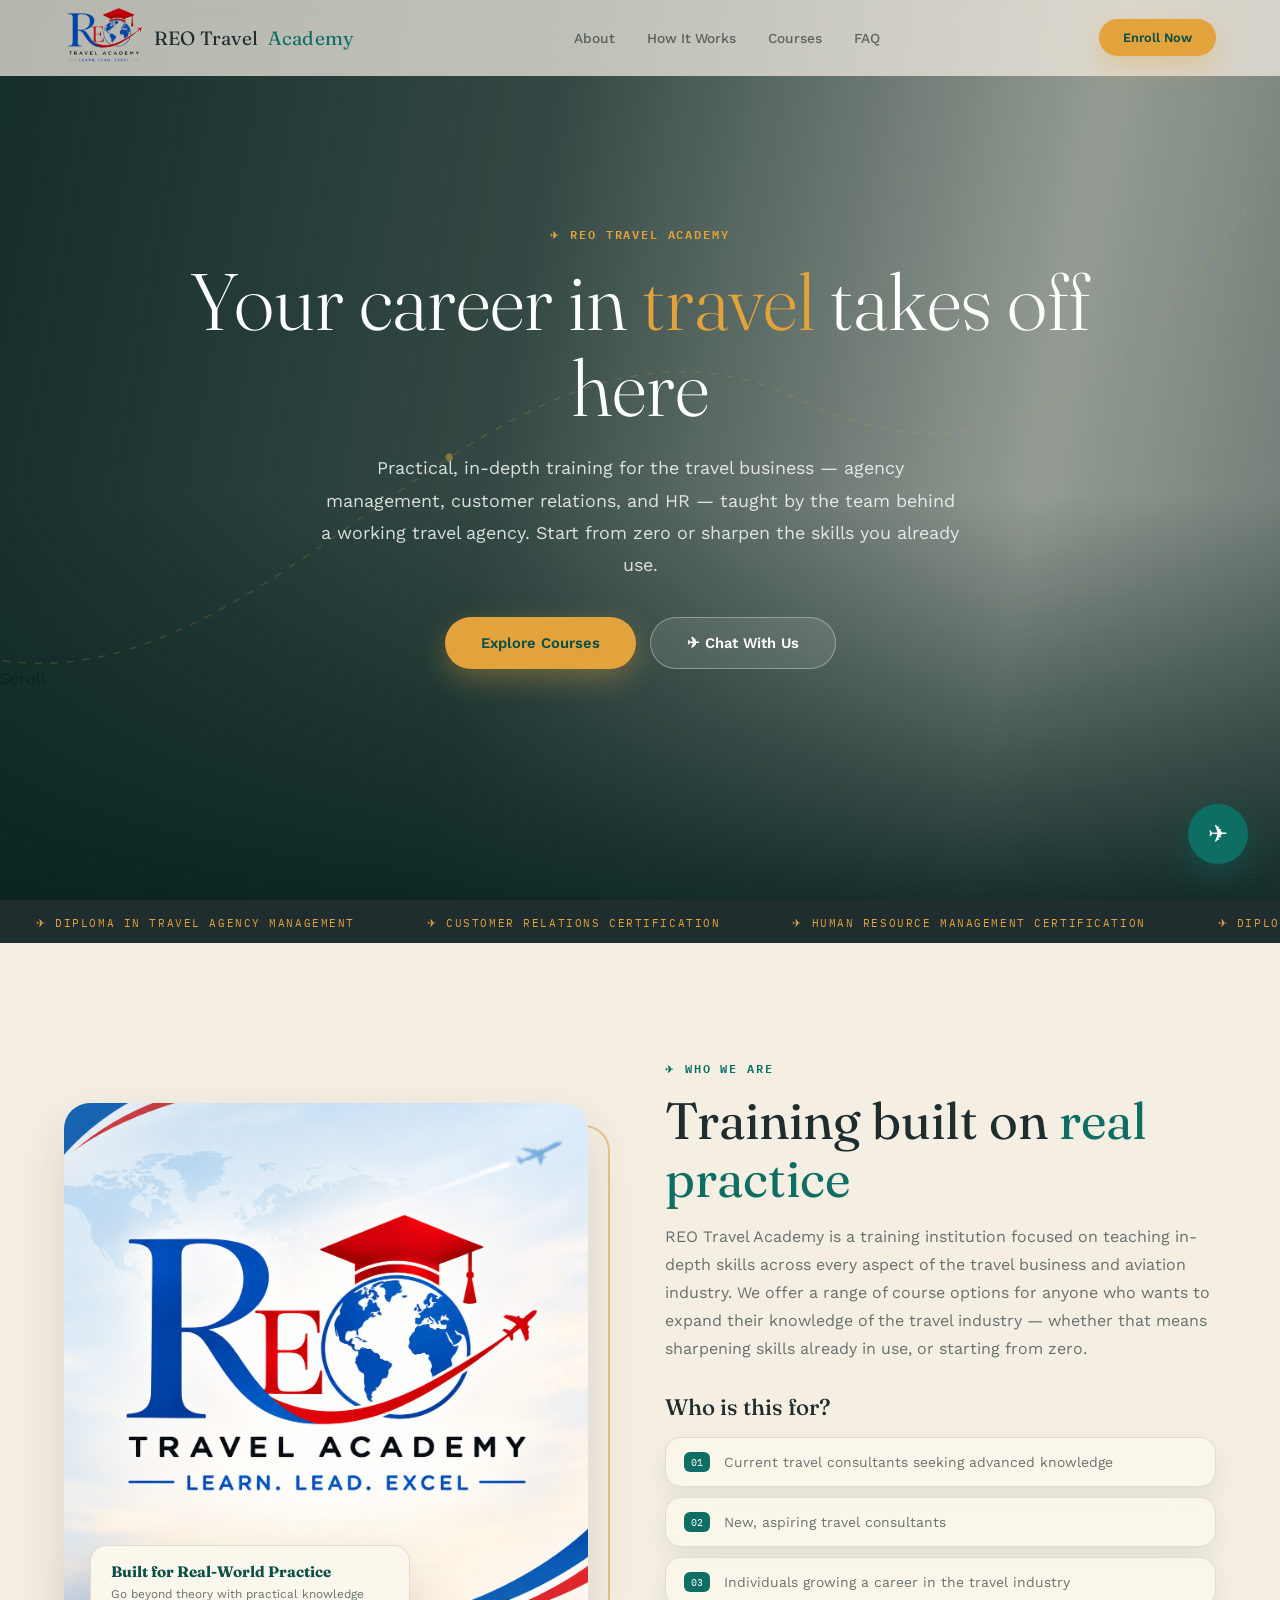
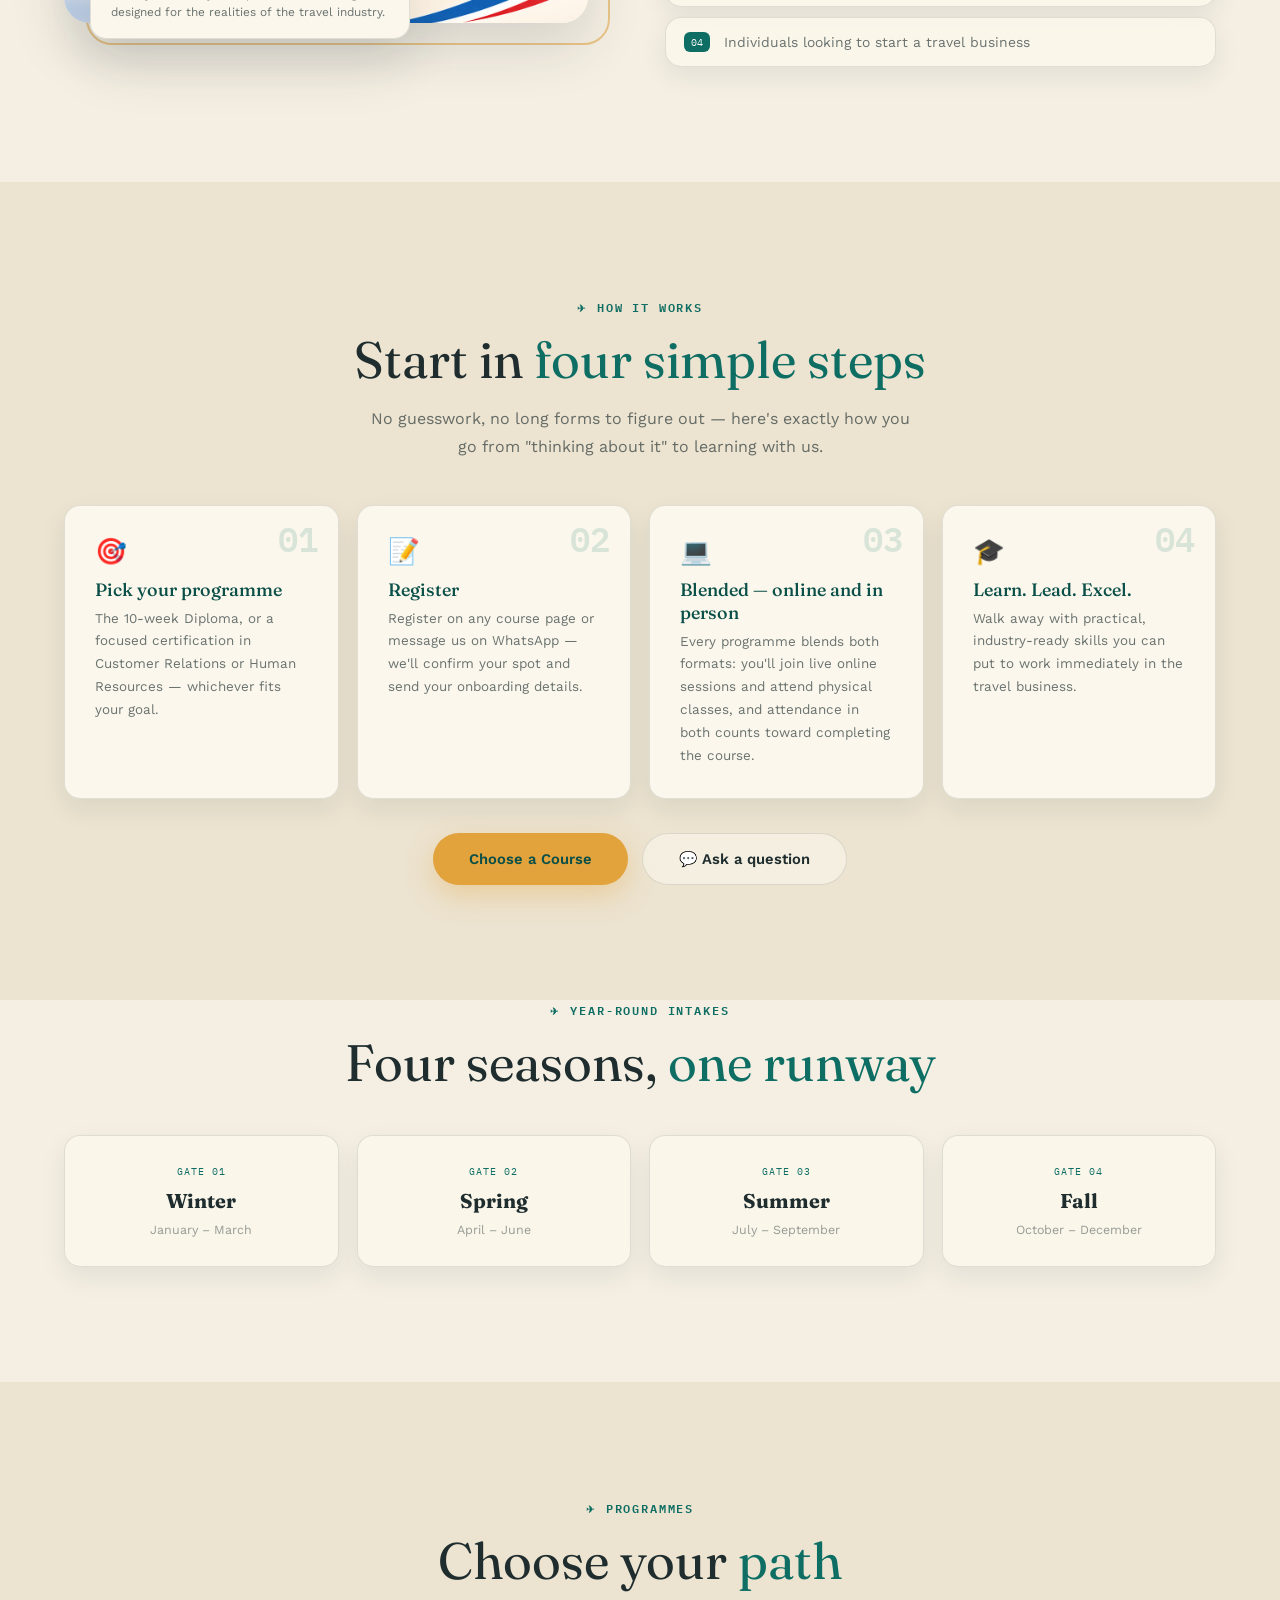
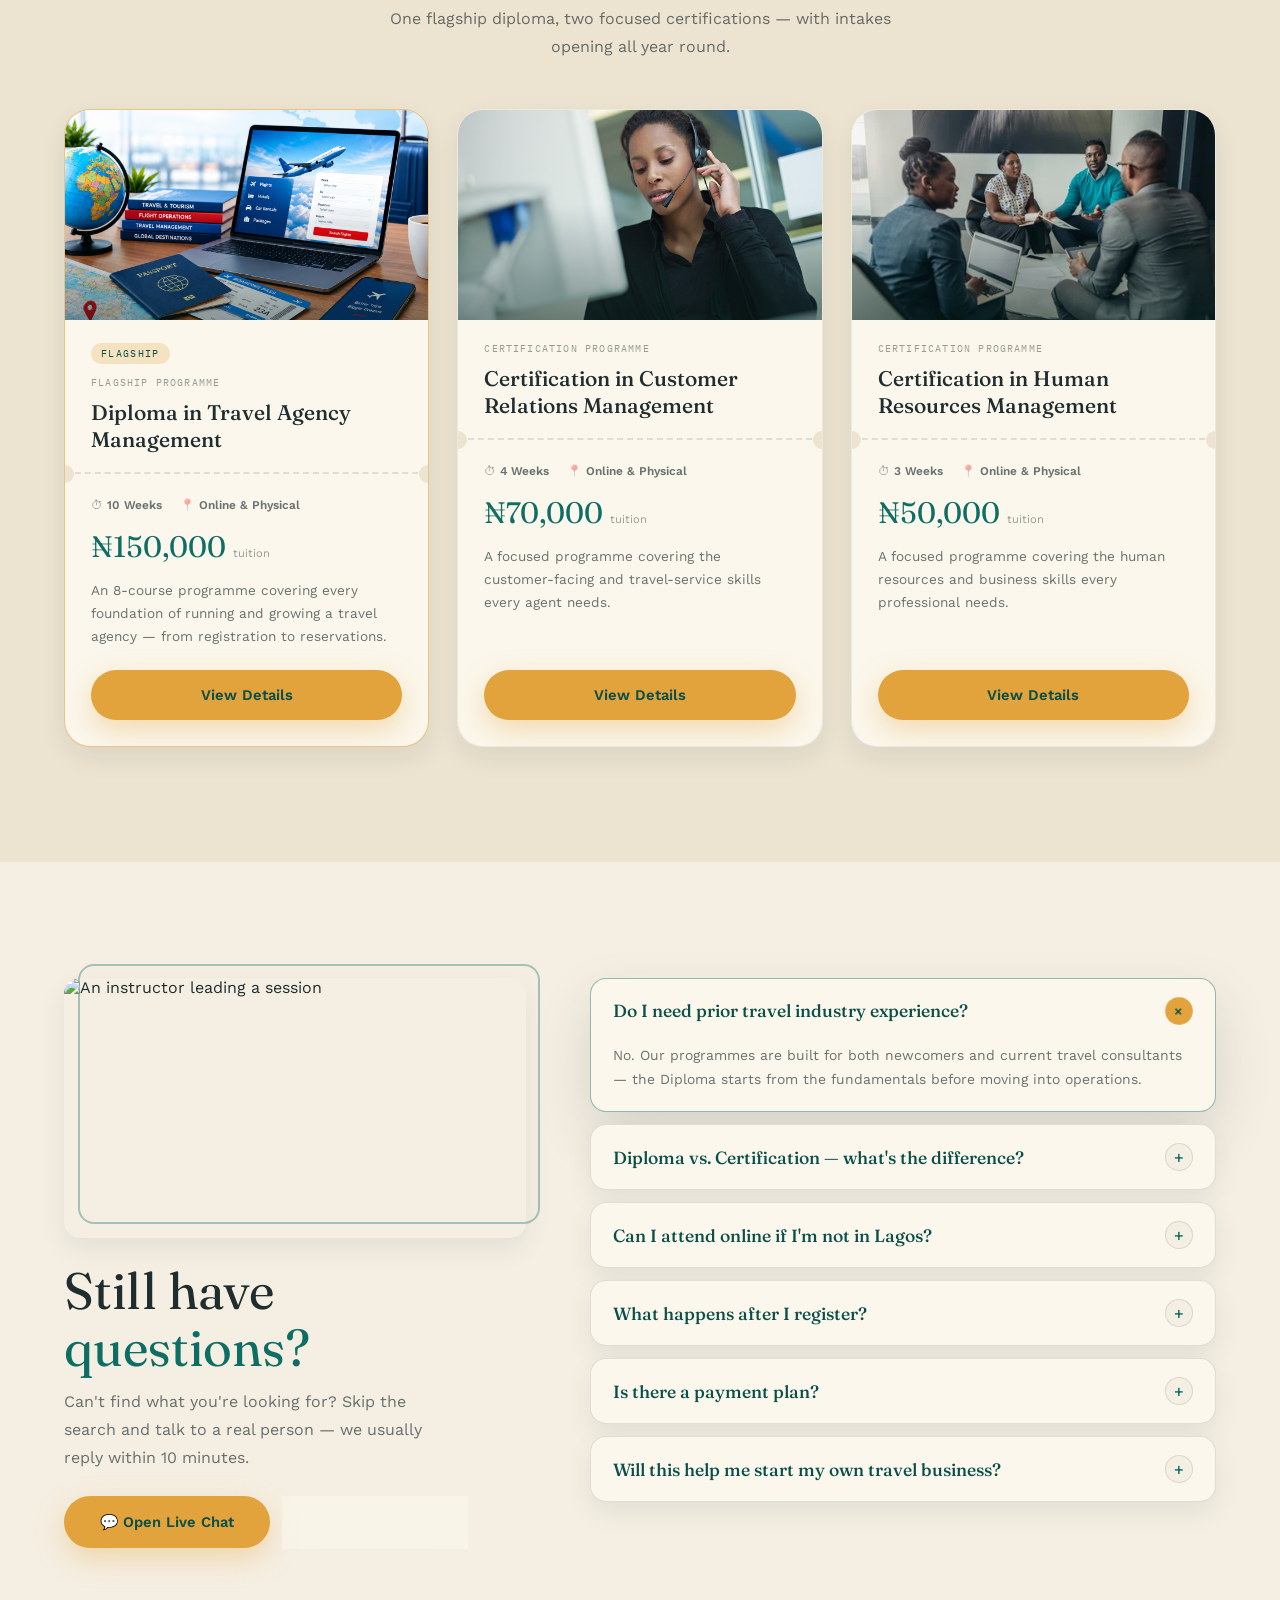
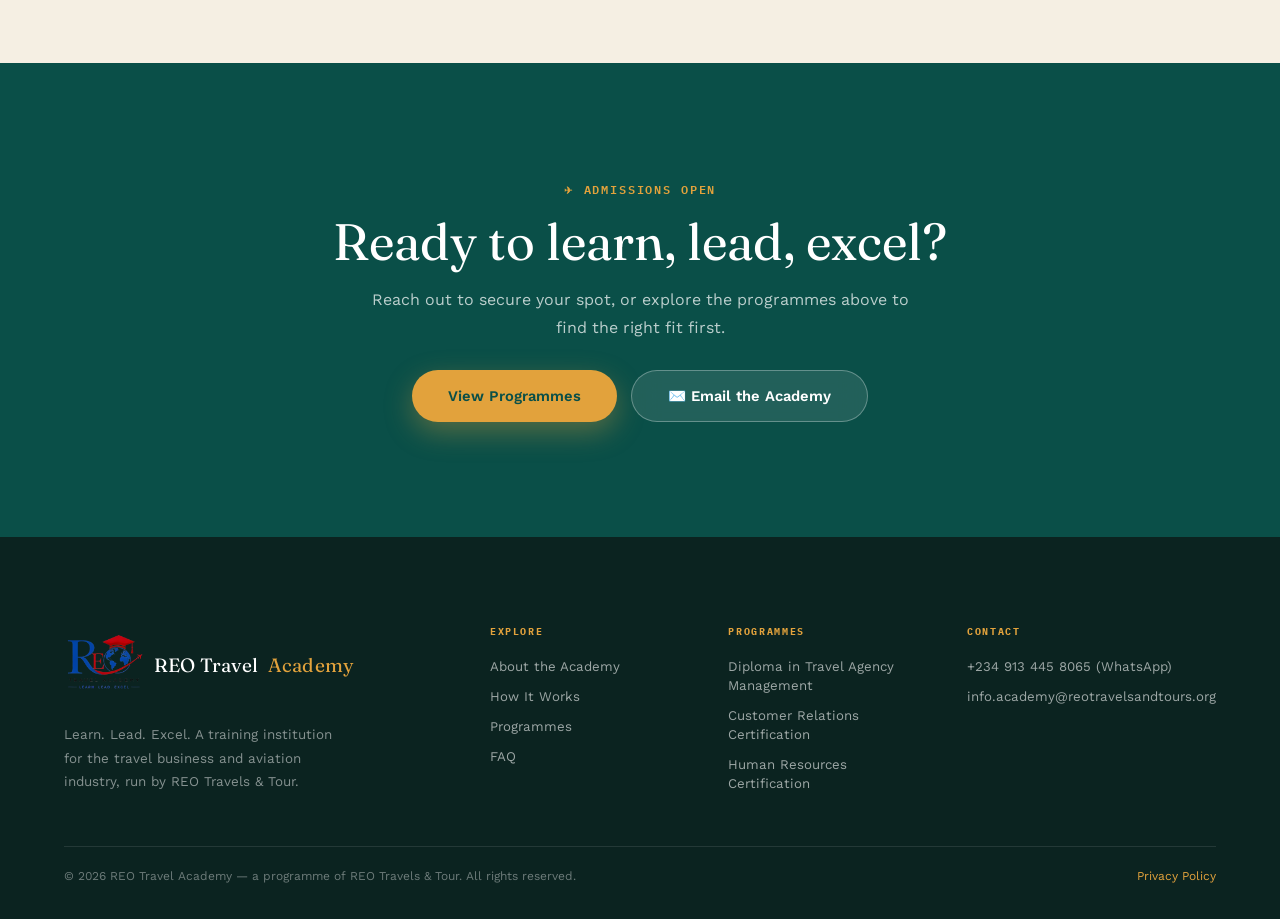
==== commit e62e6f96: "new commit" ====
--- a/index.html
+++ b/index.html
@@ -8,8 +8,8 @@
   <meta name="description"
     content="REO Travel Academy trains aspiring and current travel consultants in travel agency management, customer relations, and HR — online & physical, with intakes all year round." />
   <meta name="author" content="REO Travels & Tour" />
-  <link rel="icon" type="image/png" href="favicon-32.png" />
-  <link rel="apple-touch-icon" href="logo-180.png" />
+  <link rel="icon" type="image/png" href="Images/favicon-32.png" />
+  <link rel="apple-touch-icon" href="Images/logo-180.png" />
   <link rel="stylesheet" href="css/academy.css" />
 </head>
 
@@ -17,13 +17,13 @@
   <div id="top"></div>
 
   <div id="preloader">
-    <img class="pre-logo" src="reo.png" alt="REO Travel Academy logo" />
+    <img class="pre-logo" src="Images/reo.png" alt="REO Travel Academy logo" />
     <div class="pre-track"><div class="pre-fill"></div></div>
     <p class="pre-text">Boarding&hellip;</p>
   </div>
 
   <nav id="navbar">
-    <a class="nav-logo" href="#top"><img src="reo.png" alt="REO Travel Academy logo" />REO Travel <span>Academy</span></a>
+    <a class="nav-logo" href="#top"><img src="Images/reo.png" alt="REO Travel Academy logo" />REO Travel <span>Academy</span></a>
     <ul class="nav-links" id="nav-links">
       <li><a href="#about">About</a></li>
       <li><a href="#how">How It Works</a></li>
@@ -62,7 +62,7 @@
 
     <div class="hero-inner">
       <span class="eyebrow">REO Travel Academy</span>
-      <h1 class="hero-headline">Your career in <em>travel &amp; aviation</em> takes off here</h1>
+      <h1 class="hero-headline">Your career in <em>travel</em> takes off here</h1>
       <p class="hero-sub">Practical, in-depth training for the travel business — agency management, customer
         relations, and HR — taught by the team behind a working travel agency. Start from zero or sharpen the
         skills you already use.</p>
@@ -86,7 +86,7 @@
     <div class="container">
       <div class="about-grid">
         <div class="about-media">
-          <img src="https://images.unsplash.com/photo-1524178232363-1fb2b075b655?auto=format&fit=crop&w=1200&q=80"
+          <img src="Images/ac.png"
             alt="A training session at REO Travel Academy" />
           <div class="about-badge">
             <strong>Built for Real-World Practice</strong>
@@ -138,9 +138,9 @@
         <div class="step-card">
           <span class="step-num">03</span>
           <span class="wc-icon">💻</span>
-          <h3>Join online or in person</h3>
-          <p>Every programme runs in both modes, so you can learn from anywhere — or attend in person if you're
-            local.</p>
+          <h3>Blended — online and in person</h3>
+          <p>Every programme blends both formats: you'll join live online sessions and attend physical classes, and attendance in both counts toward completing
+            the course.</p>
         </div>
         <div class="step-card">
           <span class="step-num">04</span>
@@ -194,7 +194,7 @@
       <div class="faq-layout">
         <aside class="faq-aside">
           <div class="faq-media">
-            <img src="https://images.unsplash.com/photo-1517245386807-bb43f82c33c4?auto=format&fit=crop&w=1000&q=80"
+            <img src="https://media.istockphoto.com/id/164548944/photo/college-students-in-computer-room.jpg?s=612x612&w=0&k=20&c=mAoAUIV-1vWapZVzZcuWOp0ROKN8y7ky8SGcNs6uYOQ="
               alt="An instructor leading a session" loading="lazy" />
           </div>
           <h2 class="section-title">Still have <span class="accent">questions?</span></h2>
@@ -257,7 +257,7 @@
   <footer id="footer">
     <div class="footer-top">
       <div class="footer-brand">
-        <a class="nav-logo" href="#top"><img src="reo.png" alt="REO Travel Academy logo" />REO Travel <span>Academy</span></a>
+        <a class="nav-logo" href="#top"><img src="Images/reo.png" alt="REO Travel Academy logo" />REO Travel <span>Academy</span></a>
         <p>Learn. Lead. Excel. A training institution for the travel business and aviation industry, run by REO
           Travels &amp; Tour.</p>
       </div>
@@ -299,7 +299,7 @@
 
   <div class="chat-panel" id="chat-panel">
     <div class="chat-head">
-      <div class="chat-head-avatar"><img src="logo-64.png" alt="REO Travel Academy logo" /></div>
+      <div class="chat-head-avatar"><img src="Images/ac.png" alt="REO Travel Academy logo" /></div>
       <div>
         <strong>REO Travel Academy</strong>
         <span>Typically replies within 10 minutes</span>
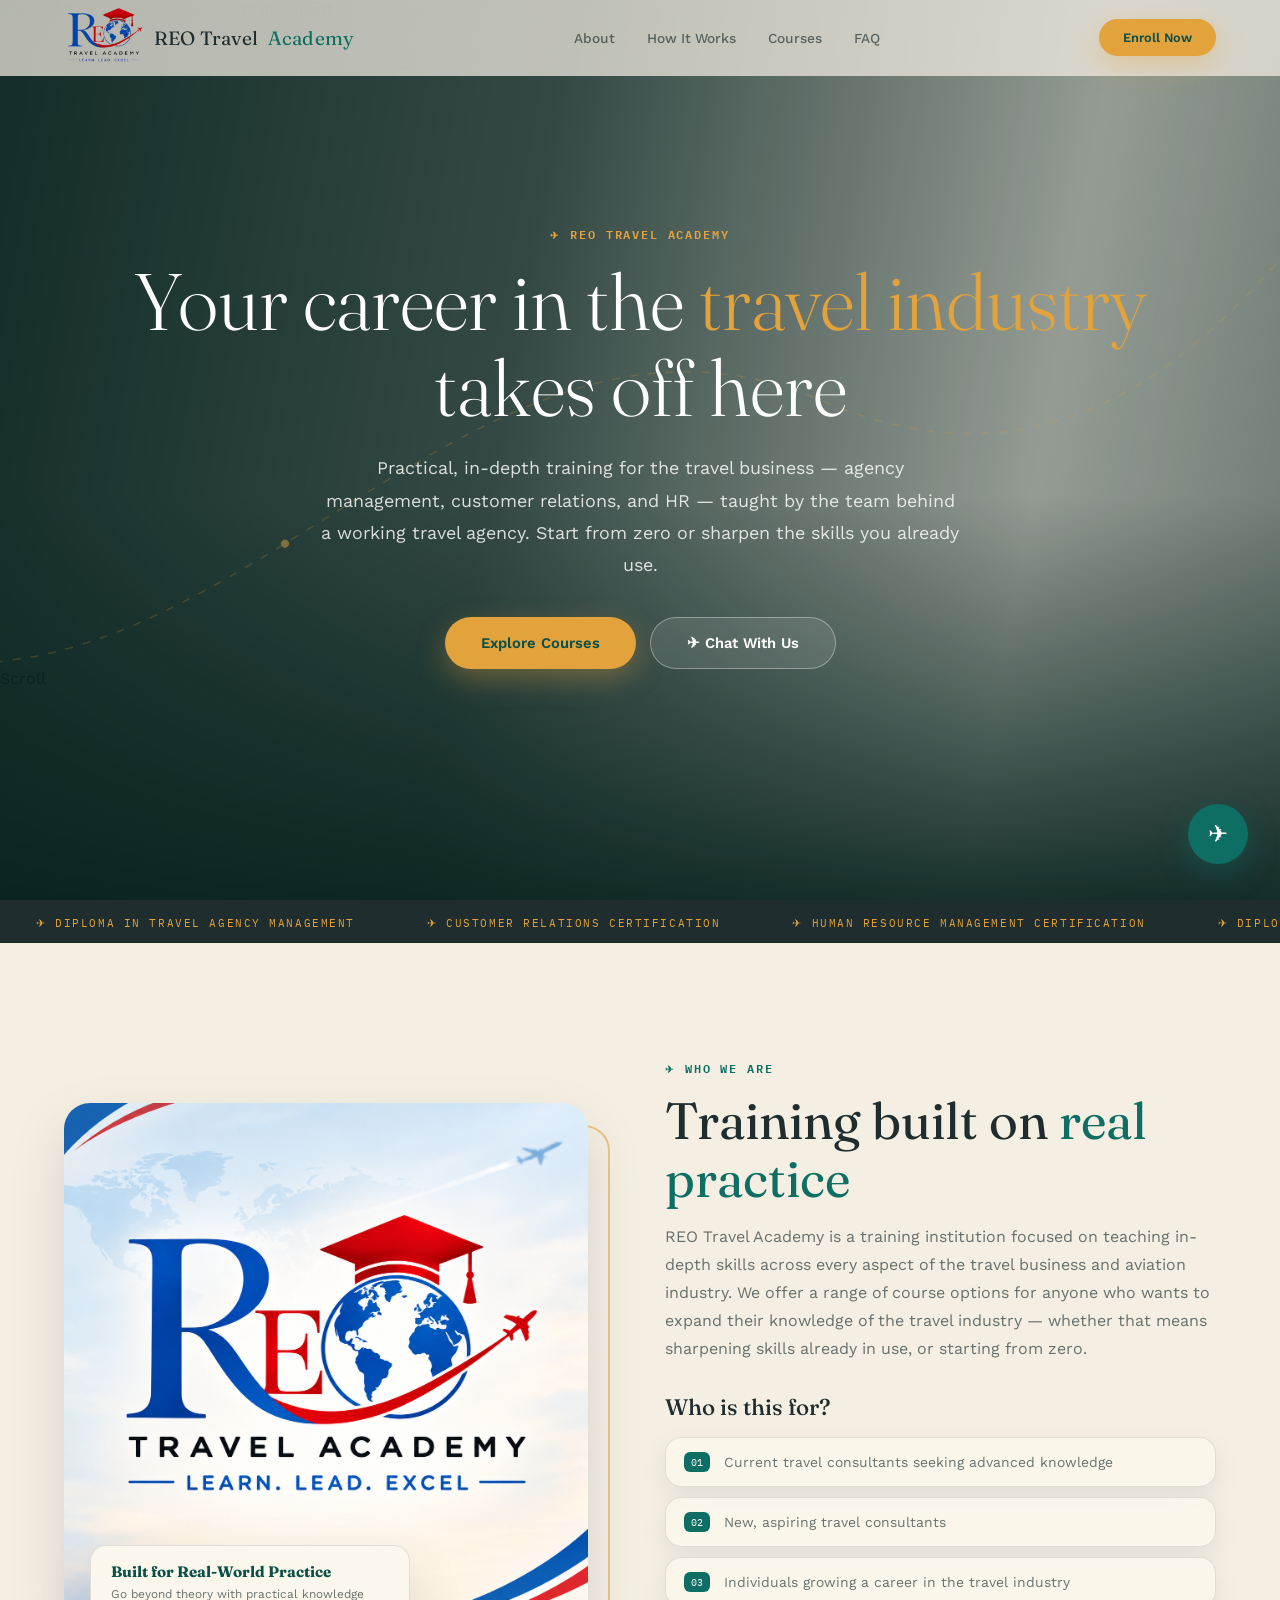
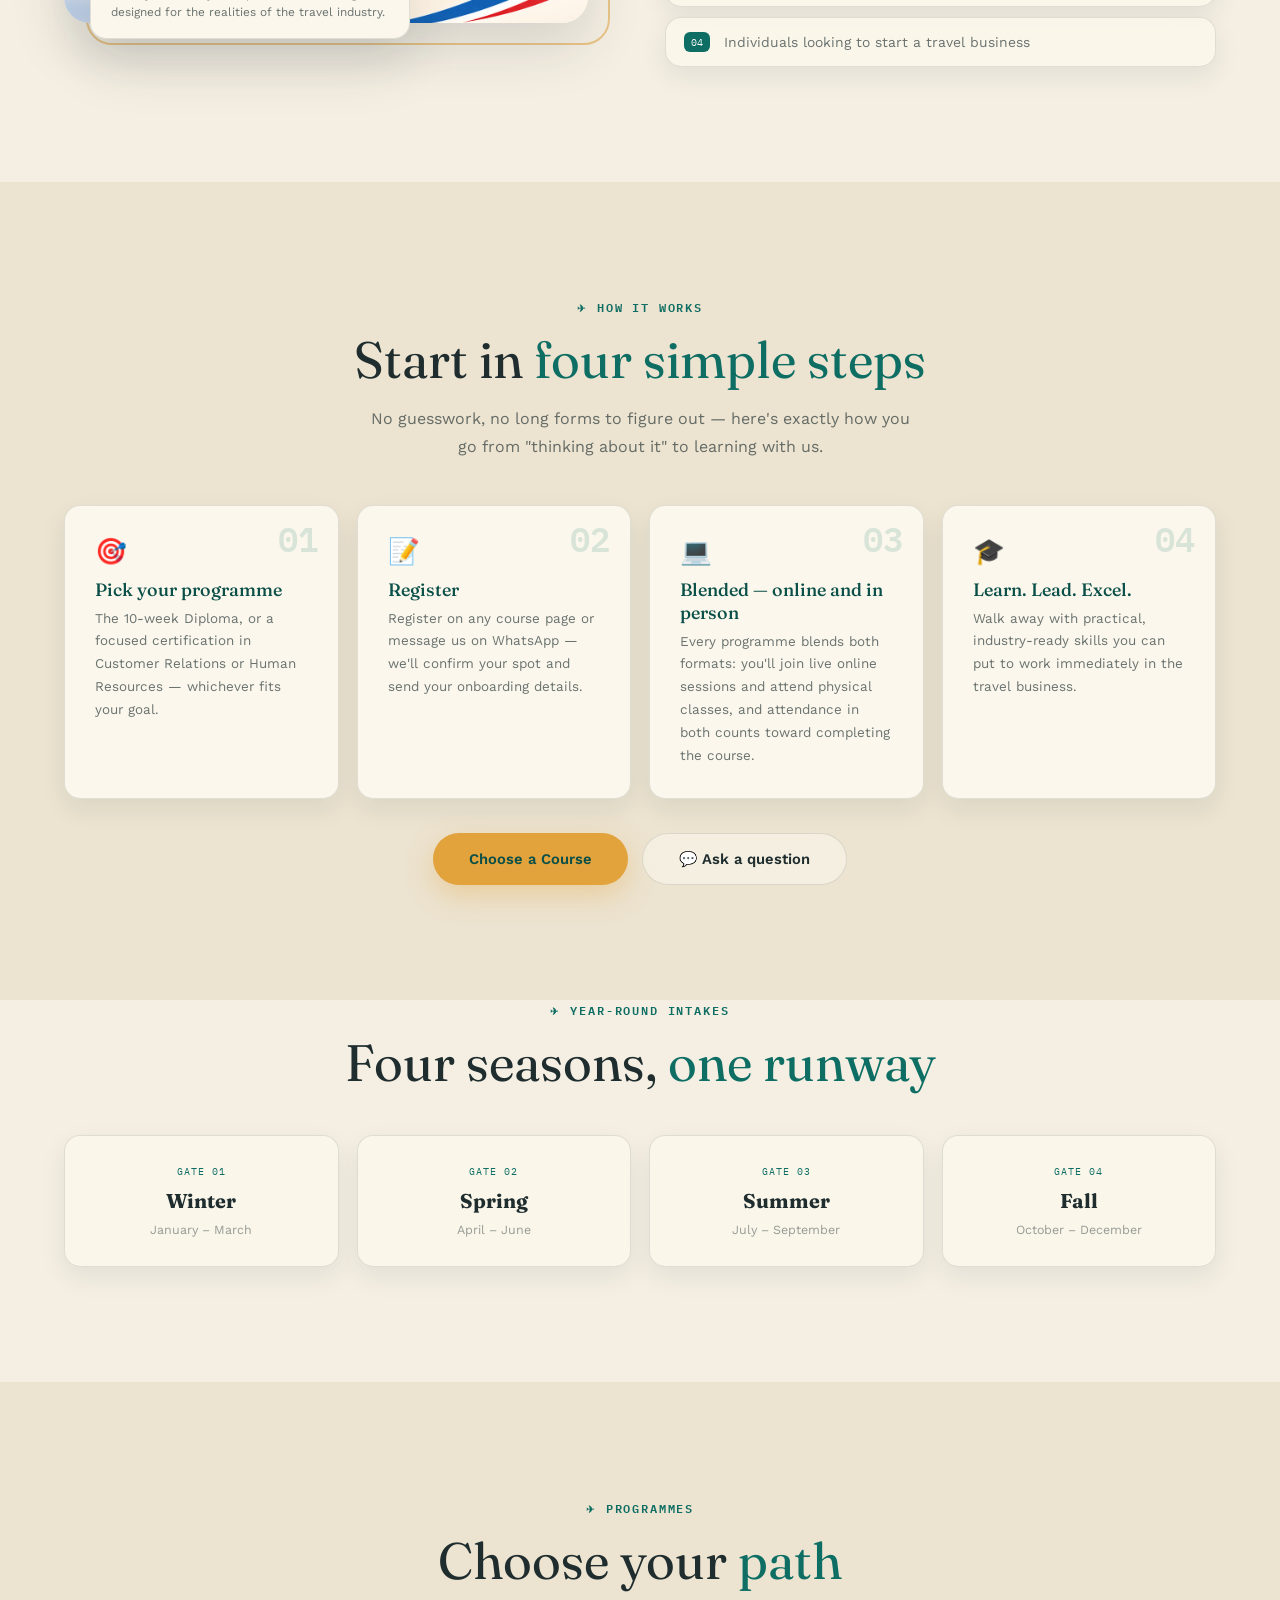
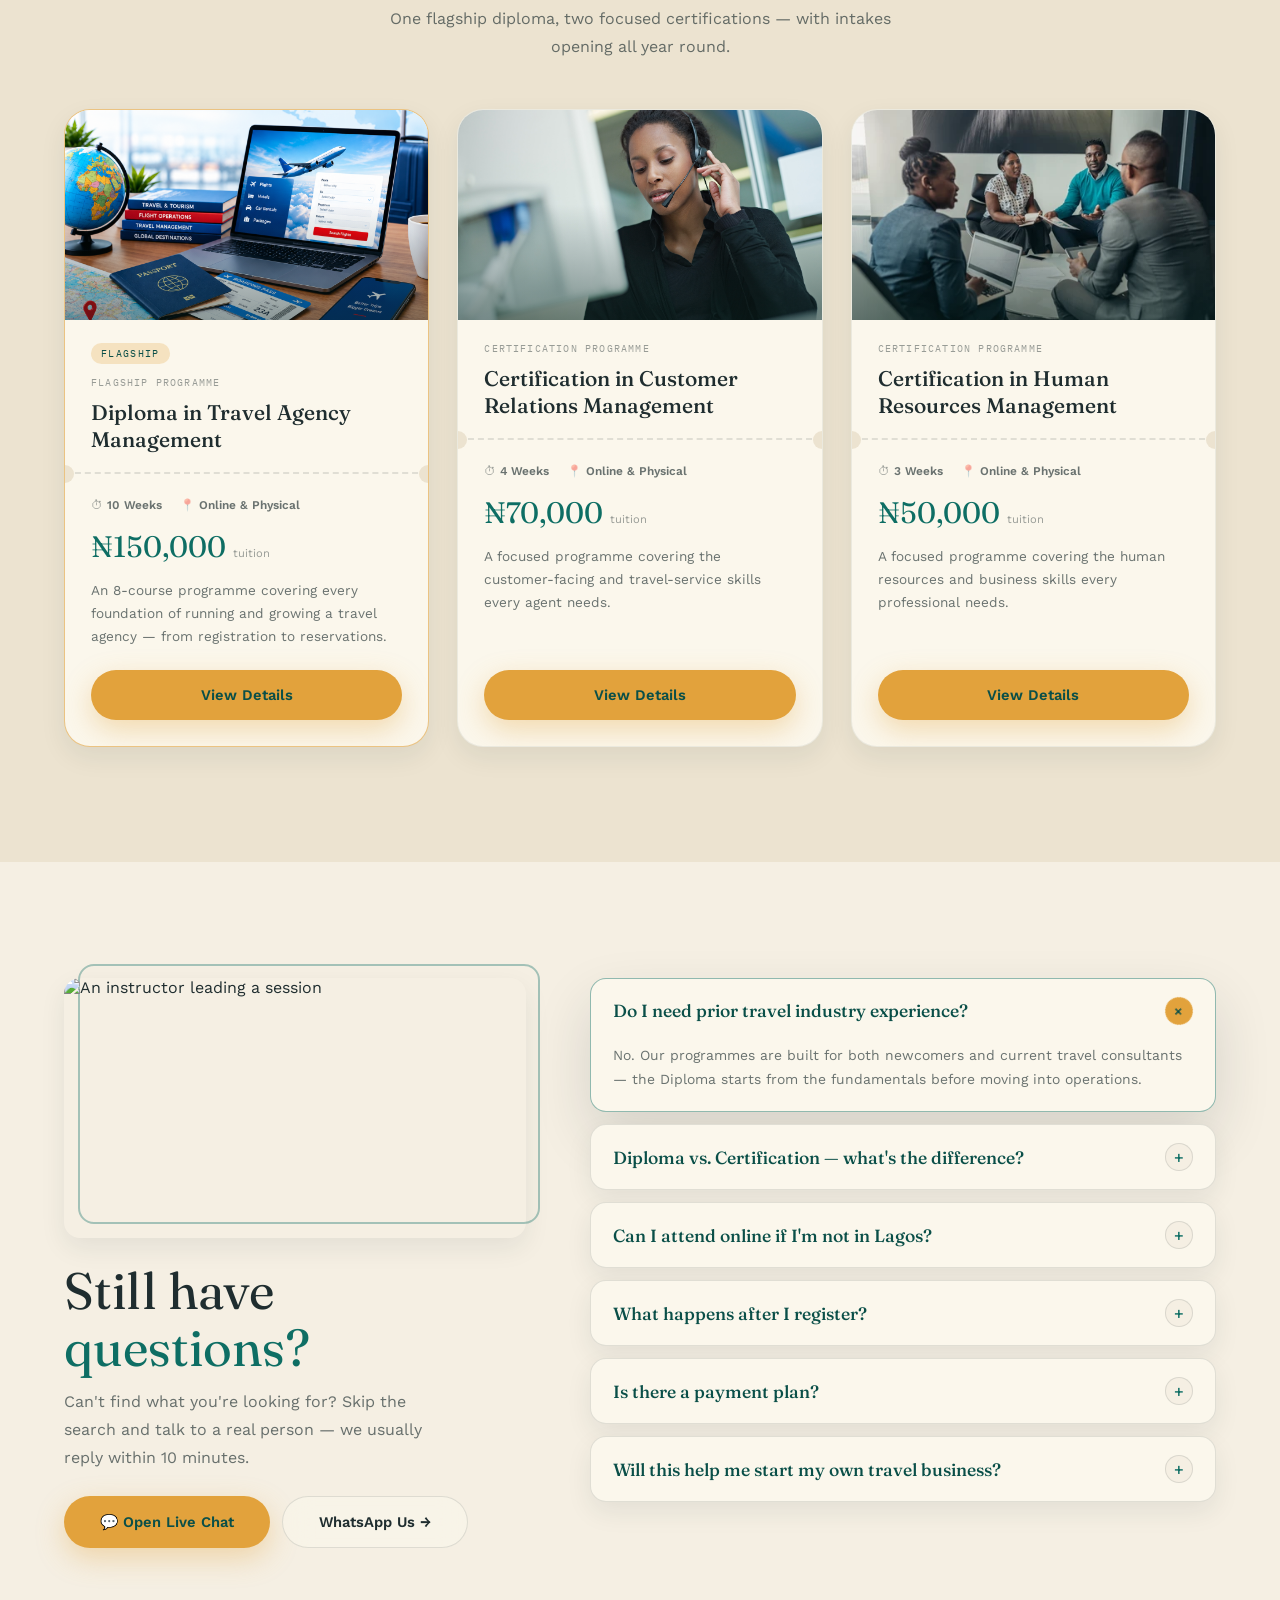
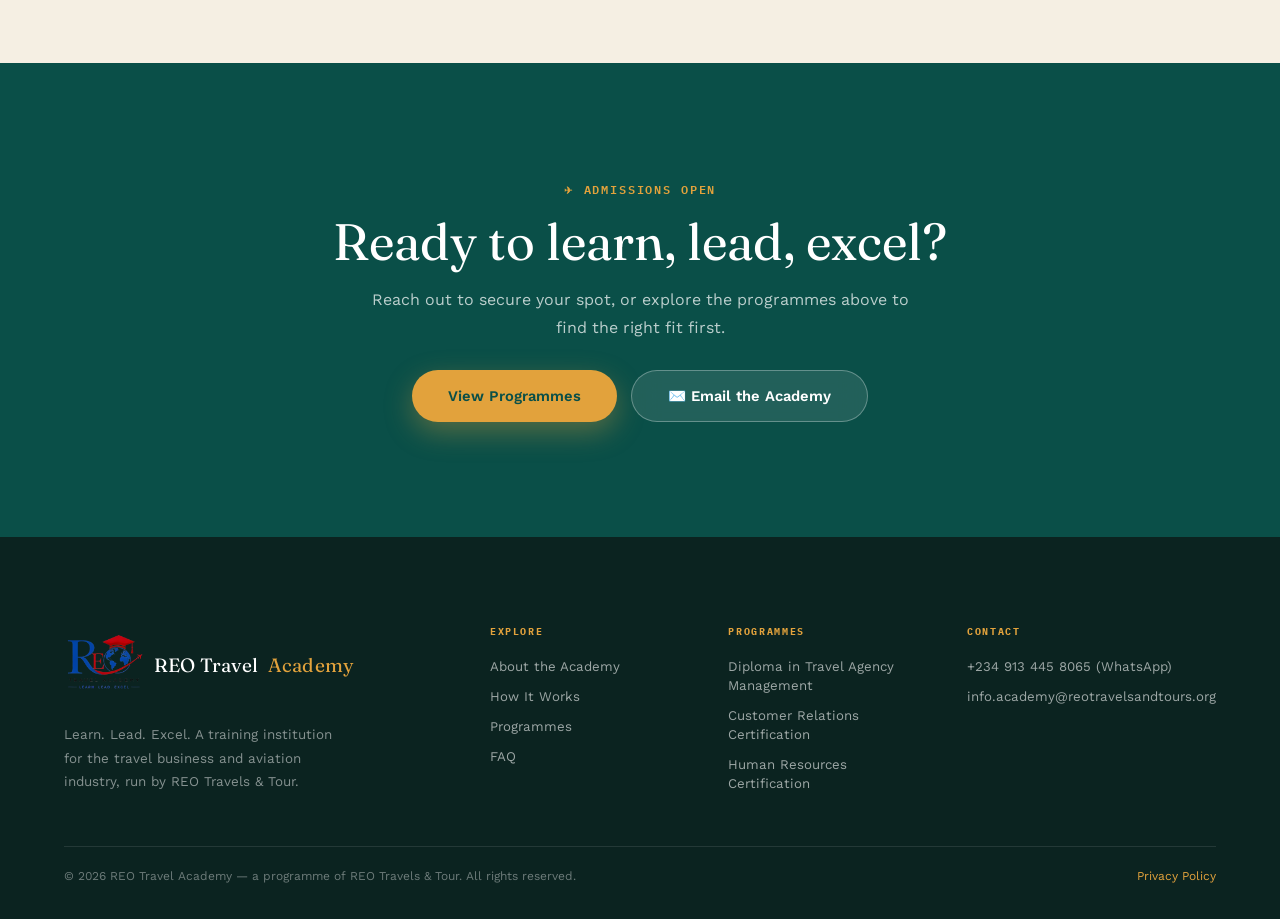
==== commit 137b19a0: "fresh commit" ====
--- a/index.html
+++ b/index.html
@@ -50,19 +50,27 @@
     <div class="hero-overlay"></div>
 
     <div class="flight-path" aria-hidden="true">
-      <svg viewBox="0 0 1440 900" preserveAspectRatio="none">
-        <path id="route" class="dash" d="M -50,650 C 300,750 550,250 900,400 S 1400,150 1500,120" />
+      <svg class="route-desktop" viewBox="0 0 1440 900" preserveAspectRatio="xMidYMid slice" xmlns="http://www.w3.org/2000/svg" xmlns:xlink="http://www.w3.org/1999/xlink">
+        <path id="route-desktop" class="dash" d="M -50,650 C 300,750 550,250 900,400 S 1400,150 1500,120" />
         <circle class="plane" r="4" fill="#E2A23C">
           <animateMotion dur="9s" repeatCount="indefinite" rotate="auto">
-            <mpath href="#route" />
+            <mpath xlink:href="#route-desktop" href="#route-desktop" />
           </animateMotion>
         </circle>
       </svg>
+      <svg class="route-mobile" viewBox="0 0 400 800" preserveAspectRatio="xMidYMid slice" xmlns="http://www.w3.org/2000/svg" xmlns:xlink="http://www.w3.org/1999/xlink">
+        <path id="route-mobile" class="dash" d="M -30,620 C 70,600 90,520 150,490 S 250,460 270,360 S 340,220 430,190" />
+        <circle class="plane" r="5" fill="#E2A23C">
+          <animateMotion dur="7s" repeatCount="indefinite" rotate="auto">
+            <mpath xlink:href="#route-mobile" href="#route-mobile" />
+          </animateMotion>
+        </circle>
+      </svg>
     </div>
 
     <div class="hero-inner">
       <span class="eyebrow">REO Travel Academy</span>
-      <h1 class="hero-headline">Your career in <em>travel</em> takes off here</h1>
+      <h1 class="hero-headline">Your career in the <em>travel industry</em> takes off here</h1>
       <p class="hero-sub">Practical, in-depth training for the travel business — agency management, customer
         relations, and HR — taught by the team behind a working travel agency. Start from zero or sharpen the
         skills you already use.</p>
--- a/css/academy.css
+++ b/css/academy.css
@@ -216,10 +216,13 @@
     linear-gradient(100deg, rgba(7,34,31,0.94) 0%, rgba(7,34,31,0.78) 40%, rgba(7,34,31,0.3) 78%, rgba(7,34,31,0.5) 100%),
     linear-gradient(to top, rgba(7,34,31,0.9) 0%, rgba(7,34,31,0.15) 45%);
 }
-.flight-path { position: absolute; inset: 0; z-index: 2; pointer-events: none; opacity: 0.5; }
-.flight-path svg { width: 100%; height: 100%; }
+.flight-path { position: absolute; inset: 0; z-index: 2; pointer-events: none; opacity: 0.5; overflow: hidden; }
+.flight-path svg { position: absolute; inset: 0; width: 100%; height: 100%; }
+.flight-path .route-mobile { display: none; }
+.flight-path .route-desktop { display: block; }
 .flight-path .dash {
   fill: none; stroke: var(--amber); stroke-width: 1.5; stroke-dasharray: 8 10; opacity: 0.4;
+  vector-effect: non-scaling-stroke;
 }
 
 .hero-inner {
@@ -668,6 +671,12 @@
 .chat-gate-note.show { display: block; }
 
 @media (max-width: 640px) {
+  .flight-path { opacity: 0.35; }
+  .flight-path .route-desktop { display: none; }
+  .flight-path .route-mobile { display: block; }
+  .flight-path .dash { stroke-width: 1.75; stroke-dasharray: 2 9; stroke-linecap: round; opacity: 0.55; }
+  .flight-path .plane { filter: drop-shadow(0 0 6px rgba(226, 162, 60, 0.9)); }
+  #hero { min-height: 100svh; }
   .modal-facts { grid-template-columns: 1fr; }
   .modal-actions .btn { flex: 1 1 100%; }
   .about-badge { max-width: calc(100% - 32px); }
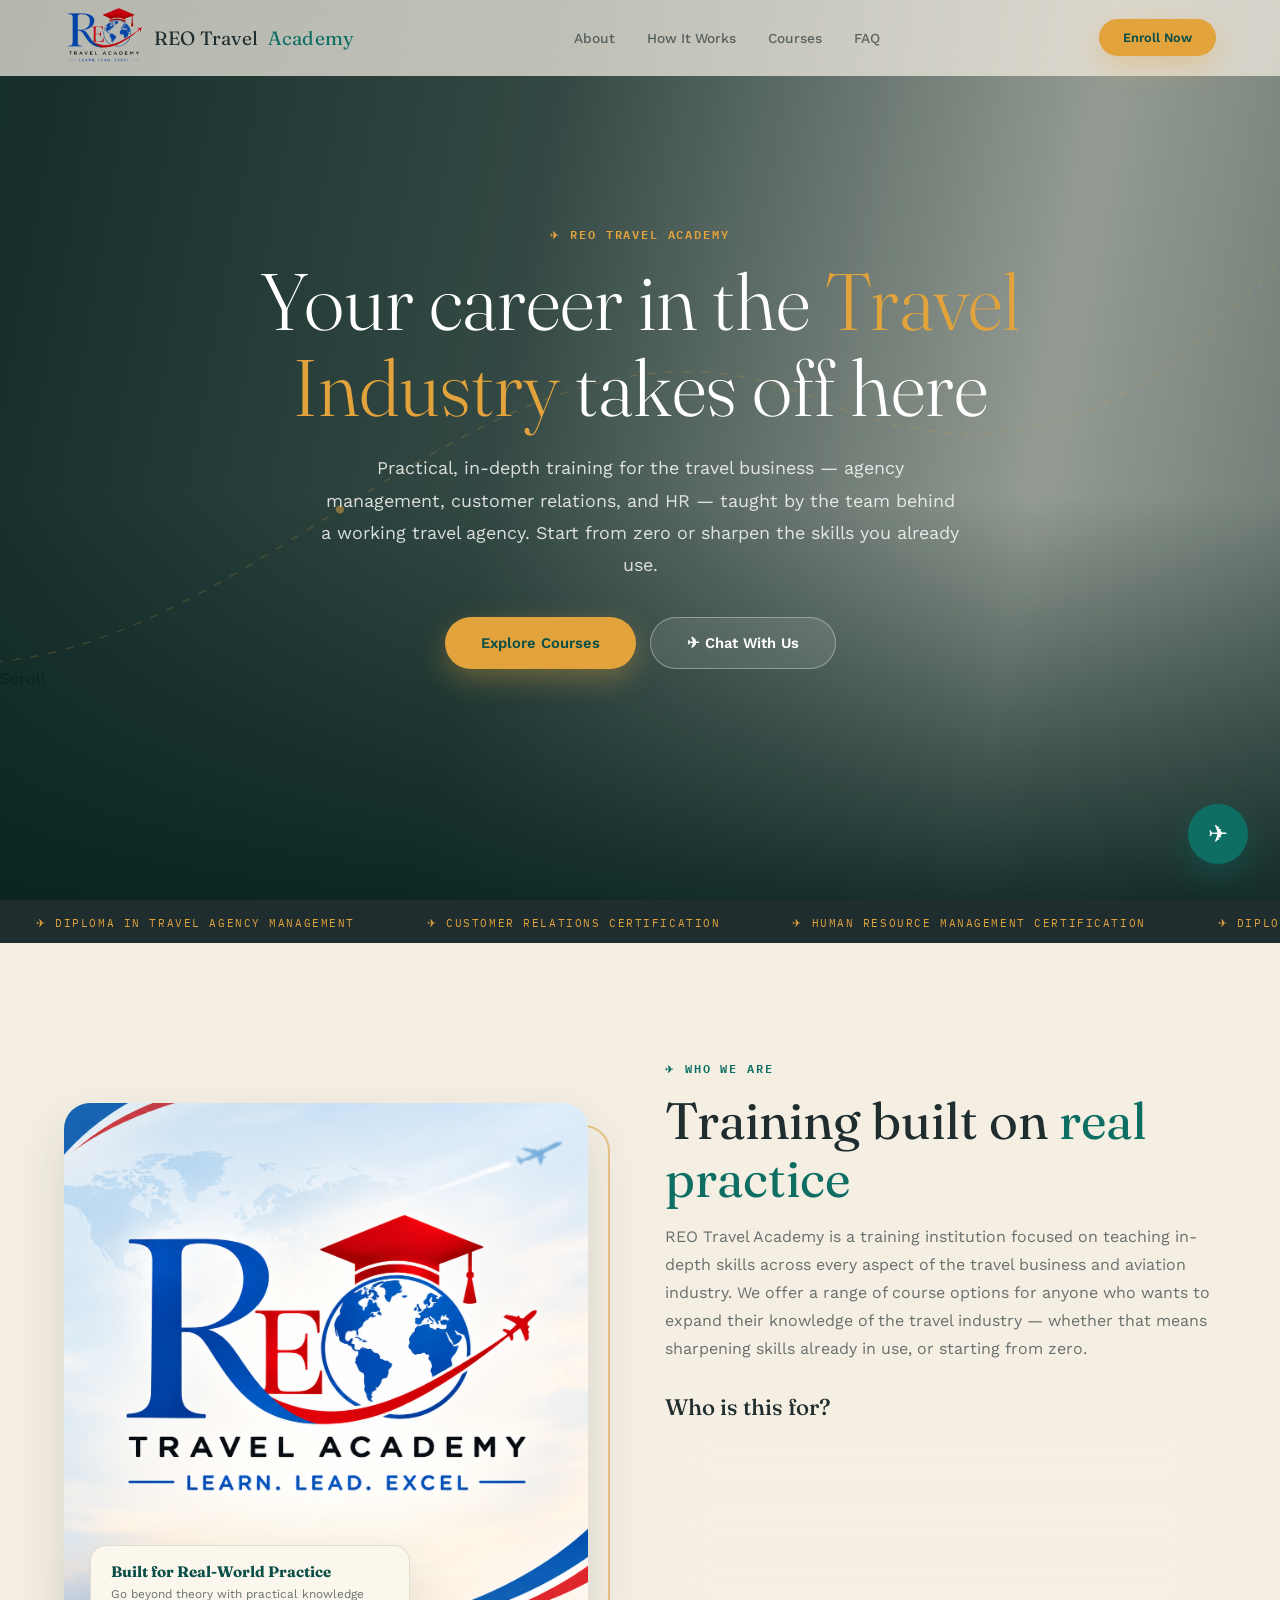
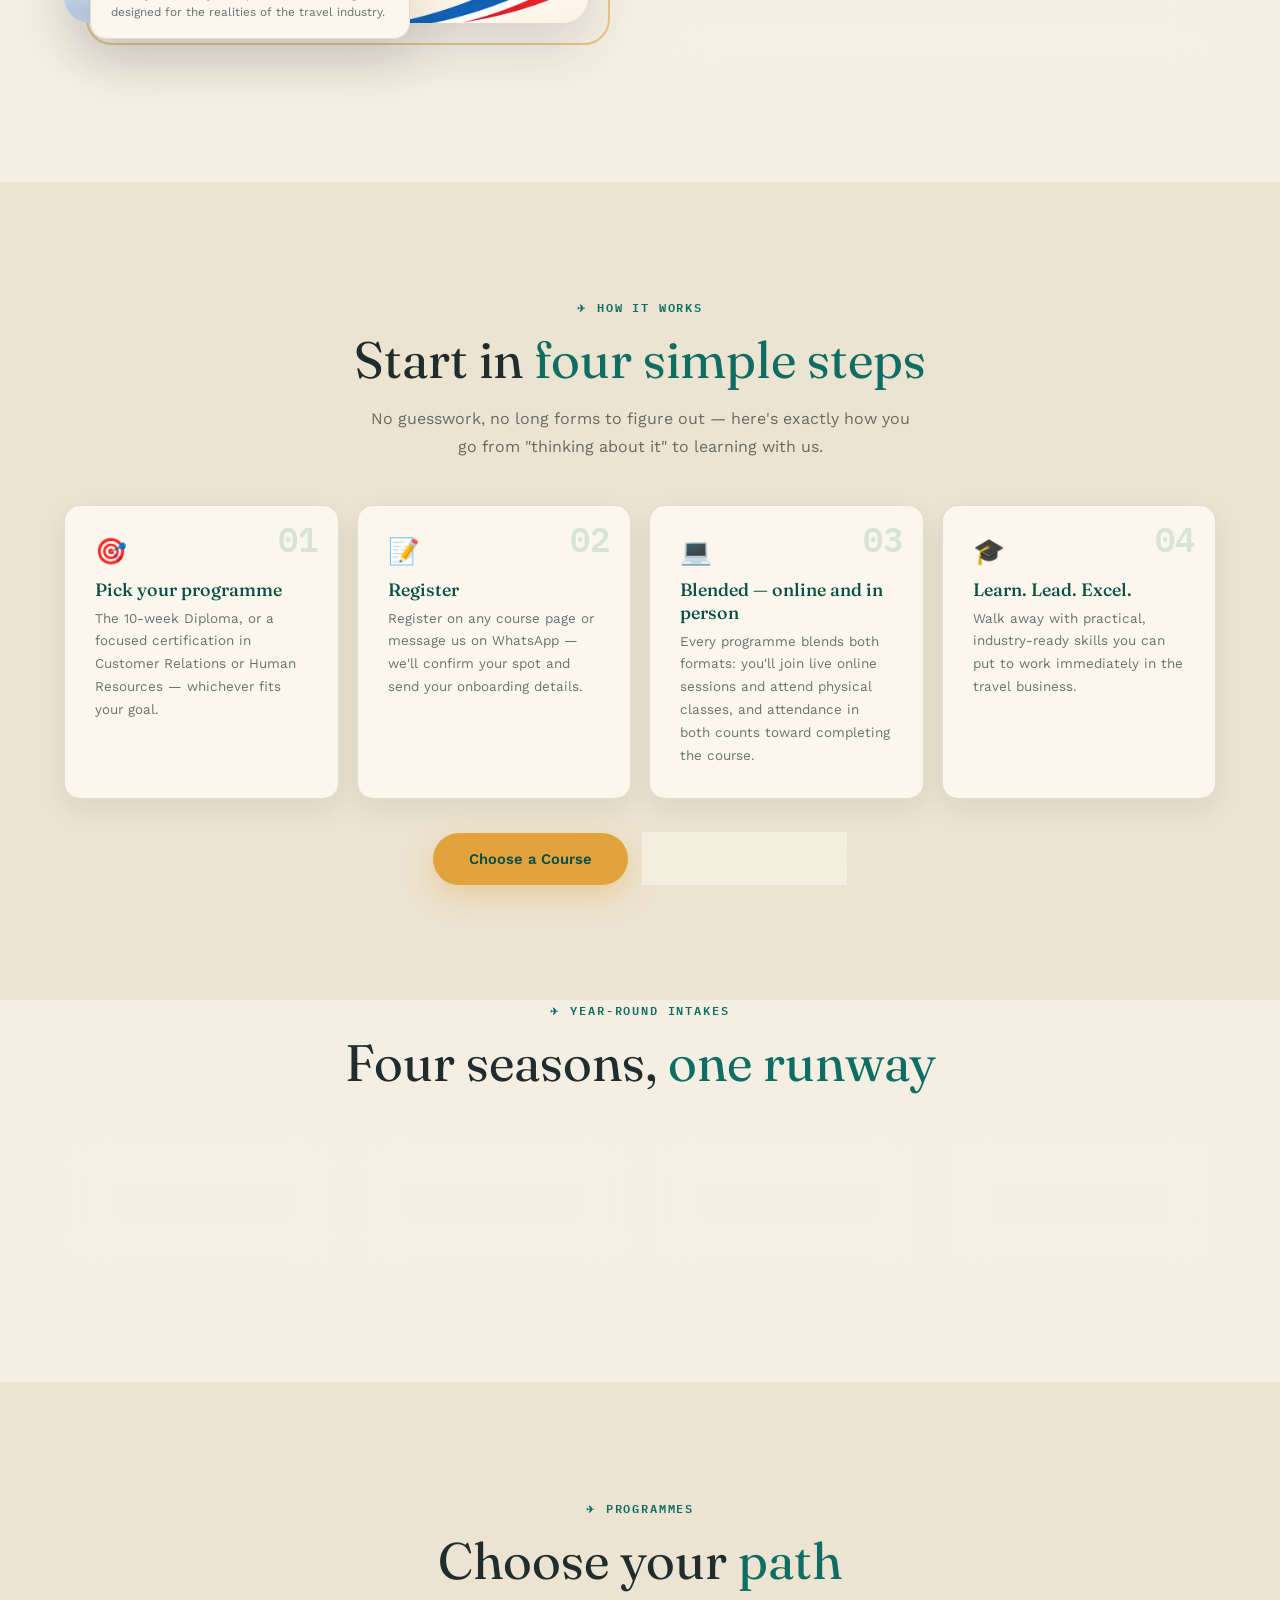
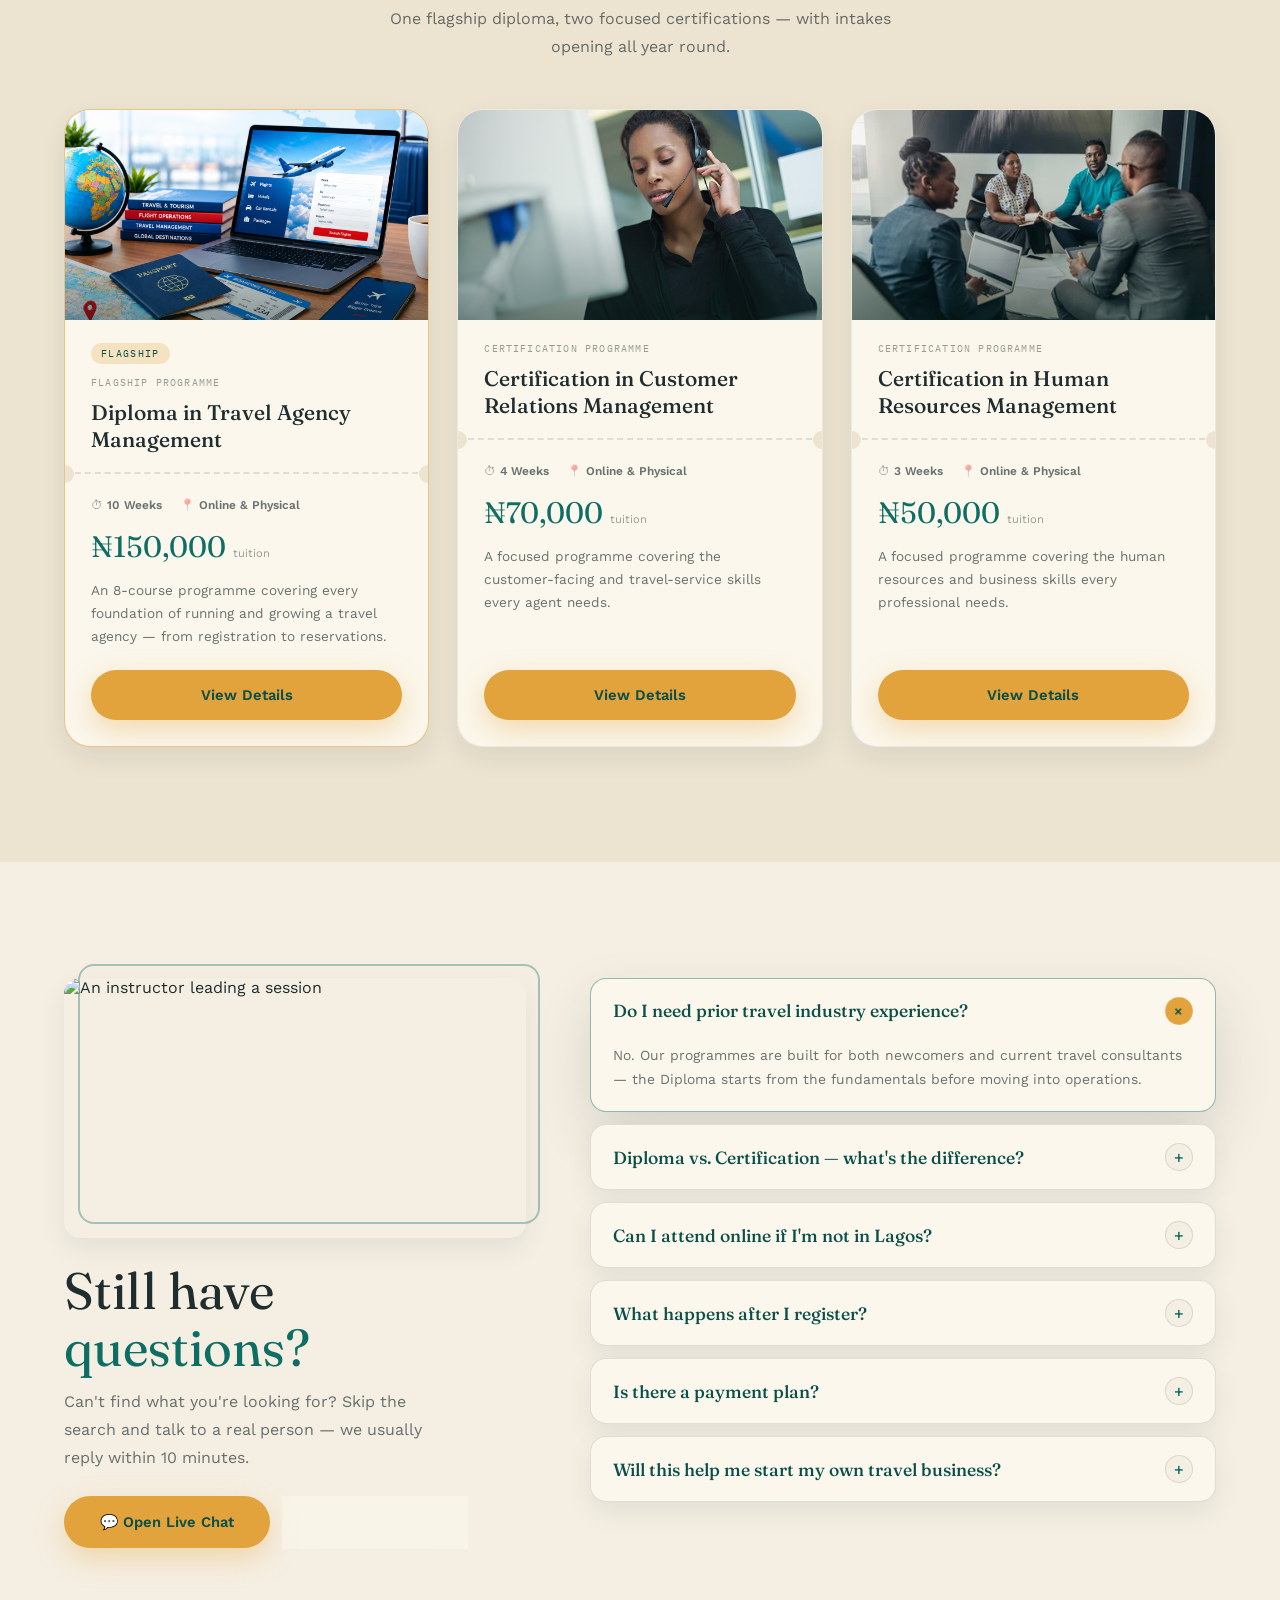
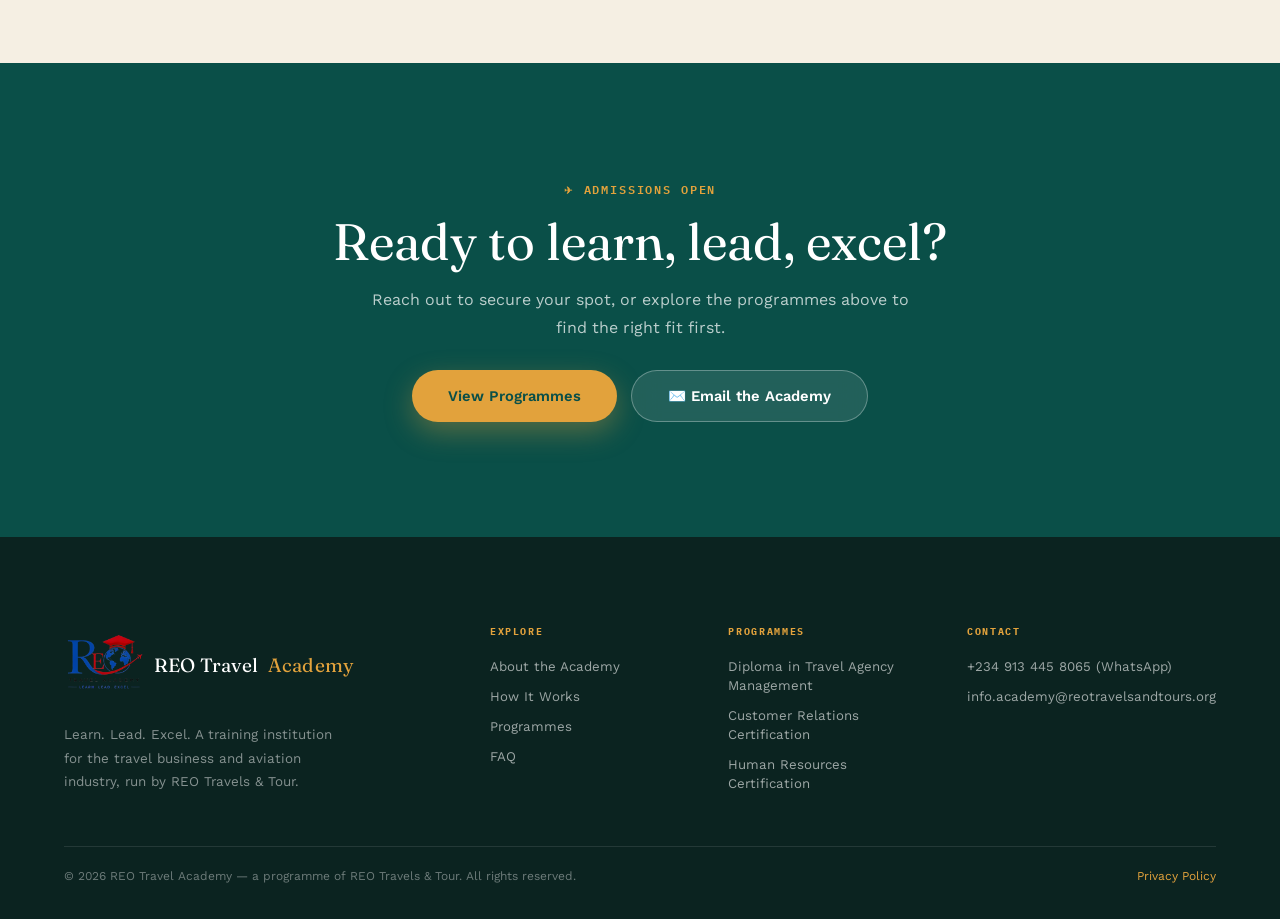
==== commit ed786551: "changes" ====
--- a/index.html
+++ b/index.html
@@ -70,7 +70,7 @@
 
     <div class="hero-inner">
       <span class="eyebrow">REO Travel Academy</span>
-      <h1 class="hero-headline">Your career in the <em>travel industry</em> takes off here</h1>
+      <h1 class="hero-headline">Your career in the <em>Travel Industry</em> takes off here</h1>
       <p class="hero-sub">Practical, in-depth training for the travel business — agency management, customer
         relations, and HR — taught by the team behind a working travel agency. Start from zero or sharpen the
         skills you already use.</p>
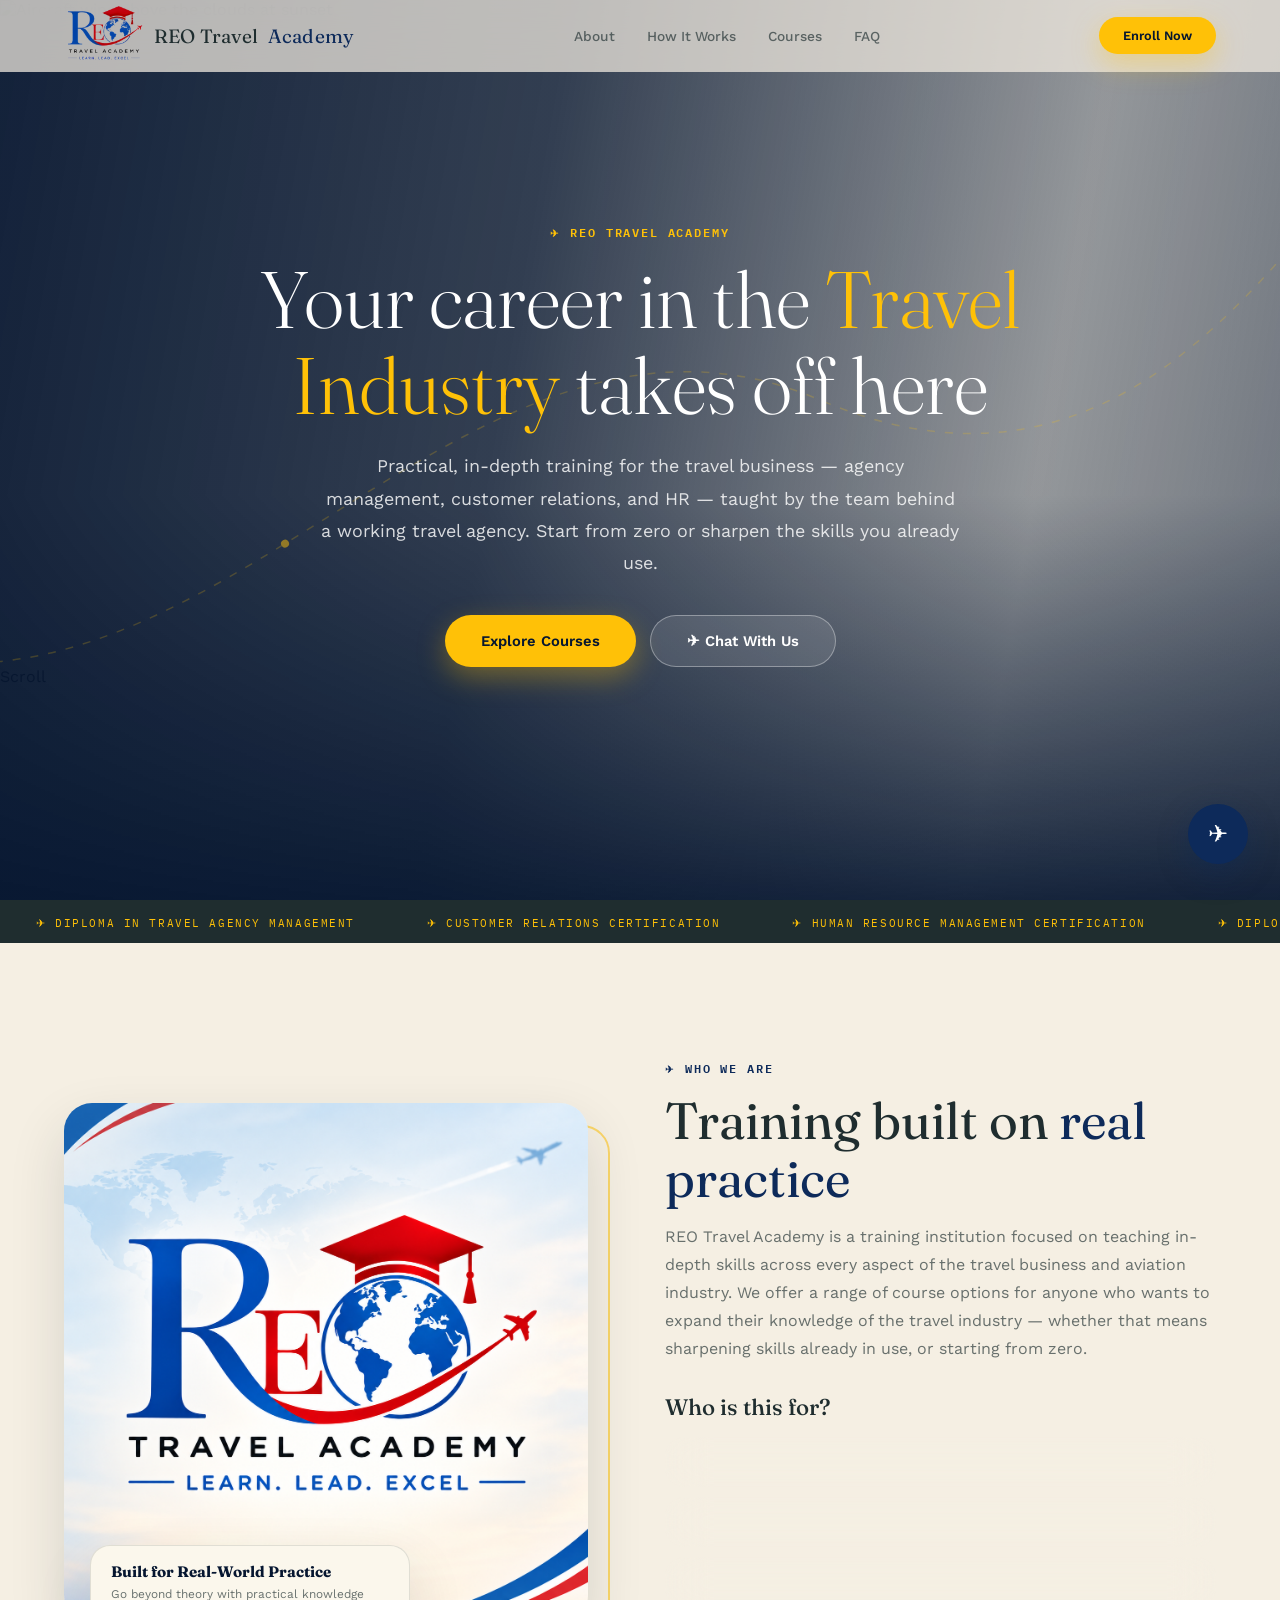
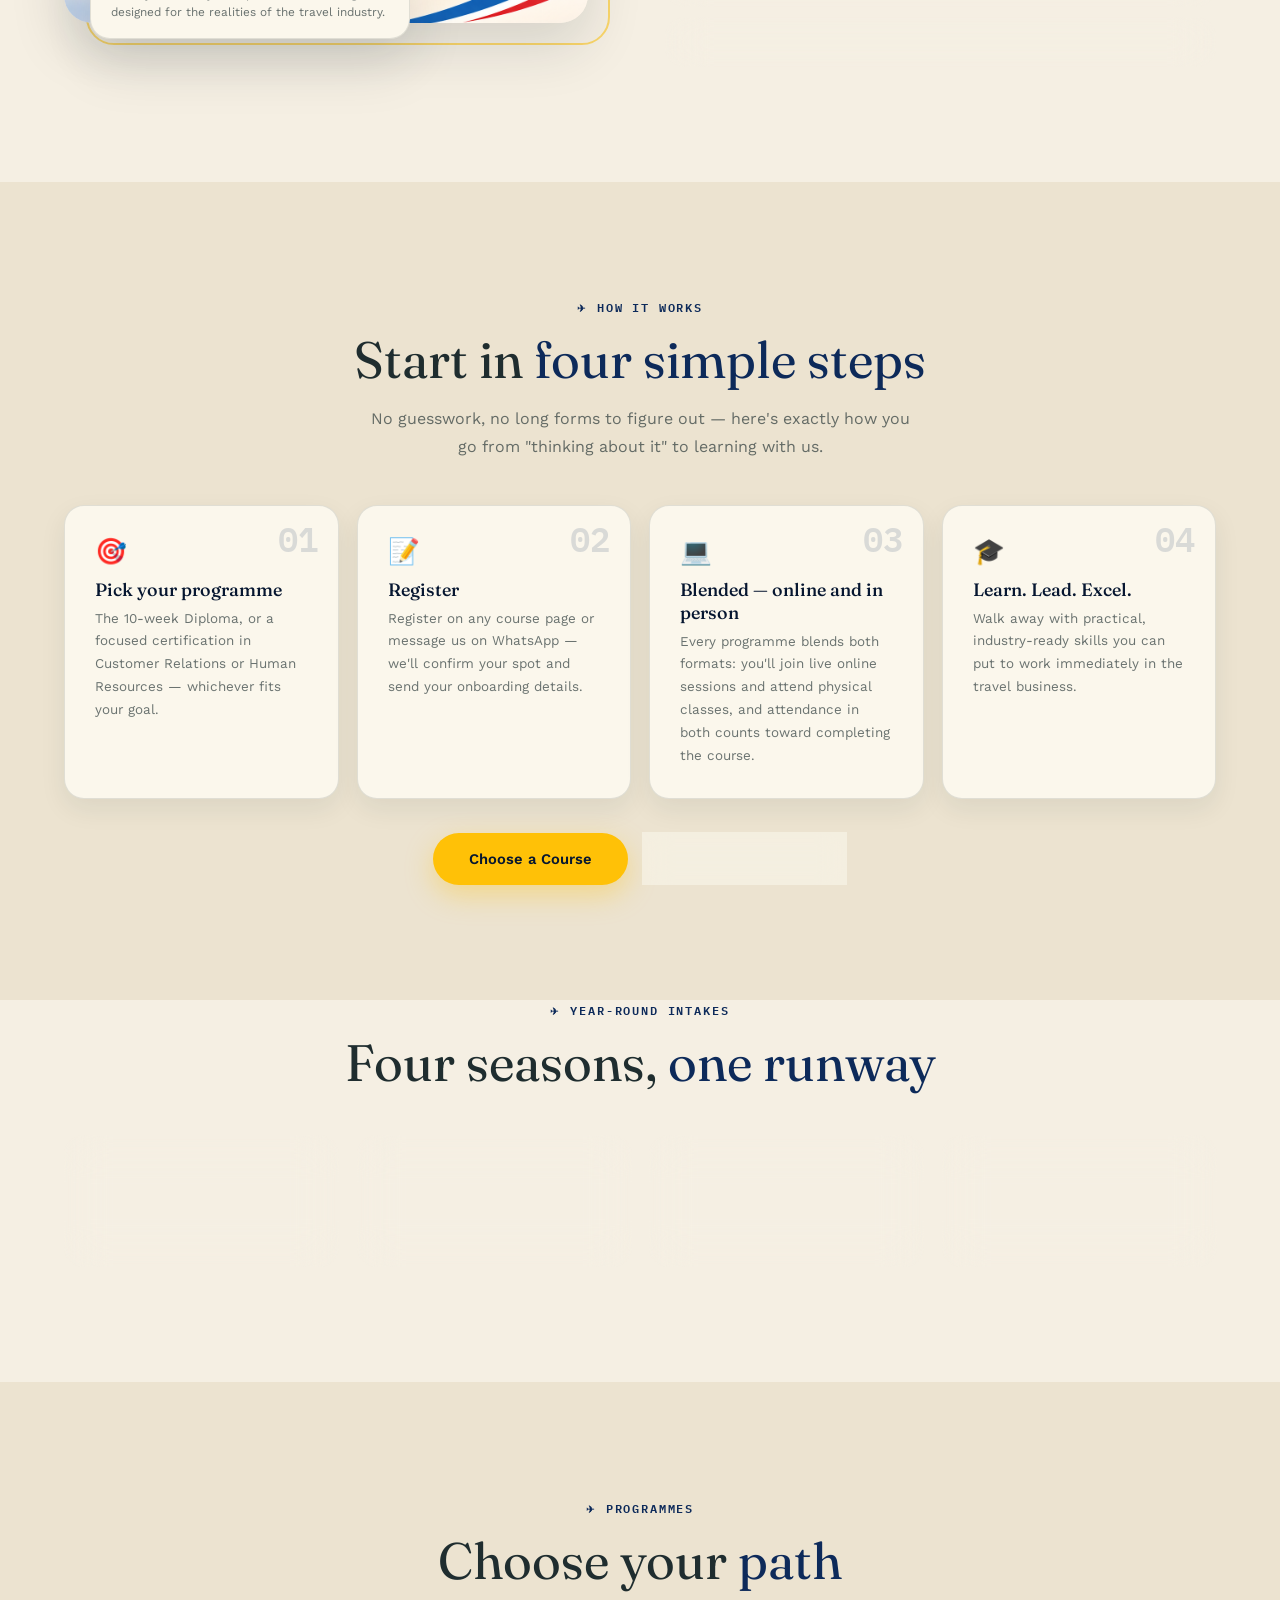
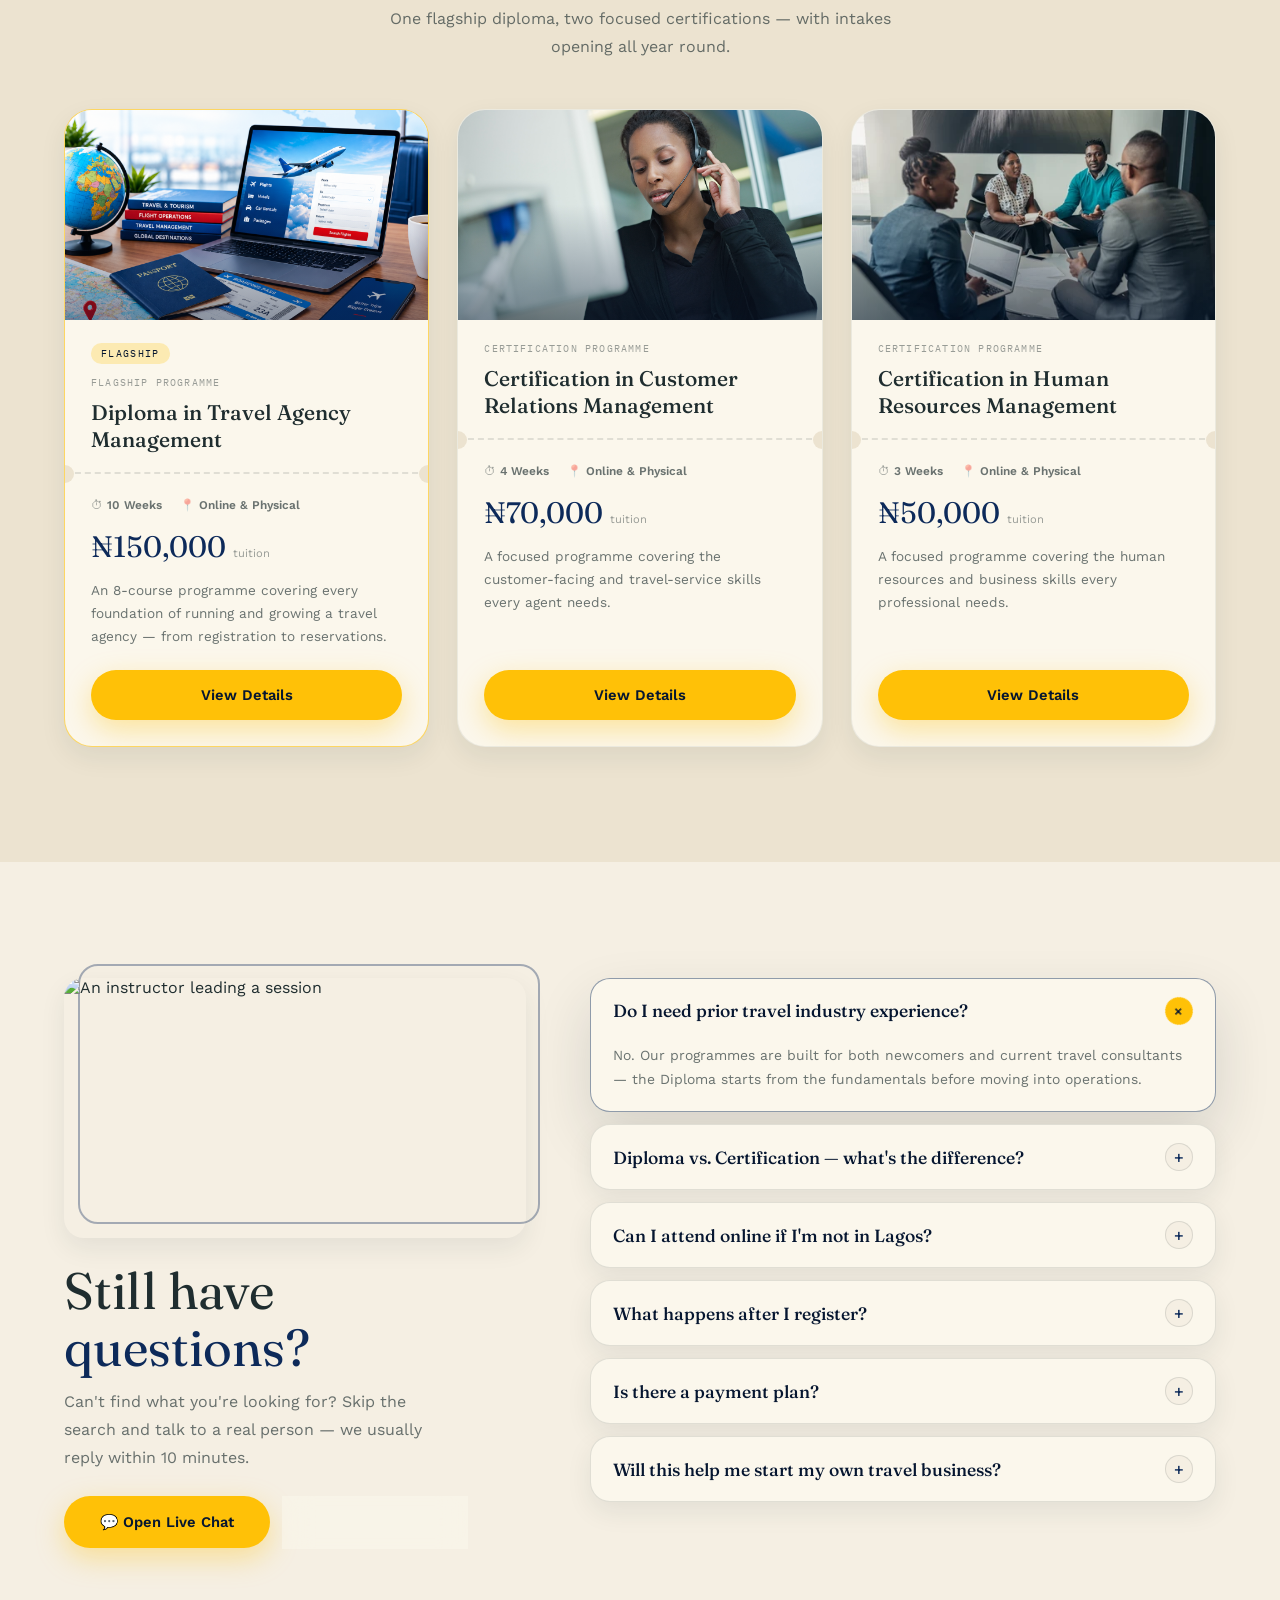
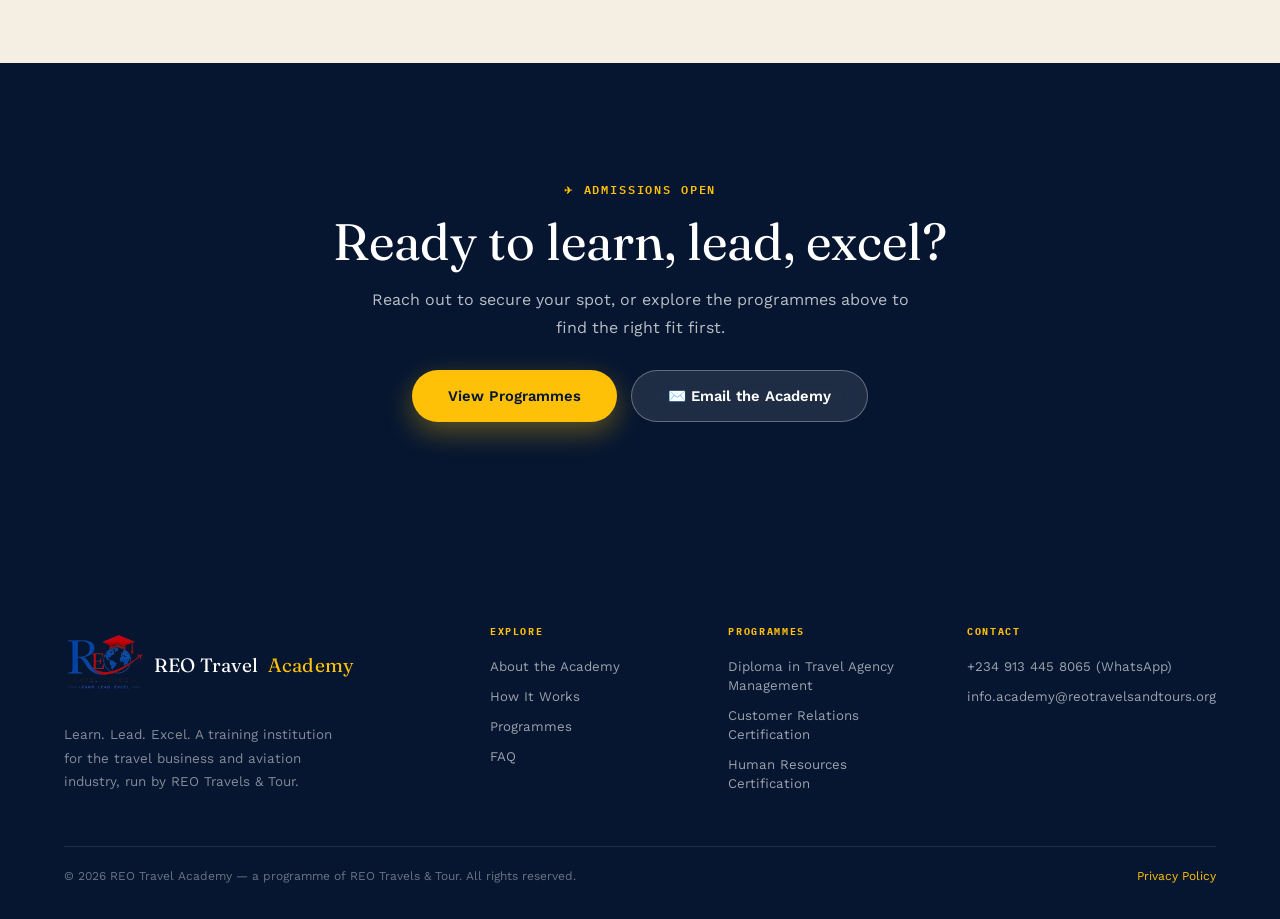
==== commit 23208b45: "fresh commit" ====
--- a/index.html
+++ b/index.html
@@ -52,7 +52,7 @@
     <div class="flight-path" aria-hidden="true">
       <svg class="route-desktop" viewBox="0 0 1440 900" preserveAspectRatio="xMidYMid slice" xmlns="http://www.w3.org/2000/svg" xmlns:xlink="http://www.w3.org/1999/xlink">
         <path id="route-desktop" class="dash" d="M -50,650 C 300,750 550,250 900,400 S 1400,150 1500,120" />
-        <circle class="plane" r="4" fill="#E2A23C">
+        <circle class="plane" r="4" fill="#ffc107">
           <animateMotion dur="9s" repeatCount="indefinite" rotate="auto">
             <mpath xlink:href="#route-desktop" href="#route-desktop" />
           </animateMotion>
@@ -60,7 +60,7 @@
       </svg>
       <svg class="route-mobile" viewBox="0 0 400 800" preserveAspectRatio="xMidYMid slice" xmlns="http://www.w3.org/2000/svg" xmlns:xlink="http://www.w3.org/1999/xlink">
         <path id="route-mobile" class="dash" d="M -30,620 C 70,600 90,520 150,490 S 250,460 270,360 S 340,220 430,190" />
-        <circle class="plane" r="5" fill="#E2A23C">
+        <circle class="plane" r="5" fill="#ffc107">
           <animateMotion dur="7s" repeatCount="indefinite" rotate="auto">
             <mpath xlink:href="#route-mobile" href="#route-mobile" />
           </animateMotion>
--- a/css/academy.css
+++ b/css/academy.css
@@ -1,33 +1,41 @@
 @import url("https://fonts.googleapis.com/css2?family=Fraunces:opsz,wght@9..144,300;9..144,400;9..144,500;9..144,600&family=Work+Sans:wght@400;500;600;700&family=IBM+Plex+Mono:wght@500;600&display=swap");
 
 :root {
+  --navy: #0a1f44;
+  --navy-deep: #061630;
+  --navy-mid: #0d2a5a;
+  --royal: #0d47a1;
+  --bright: #1e88e5;
+  --gold: #ffc107;
+  --gold-light: #ffd54f;
+  --gold-dim: rgba(255, 193, 7, 0.15);
+  --white: #ffffff;
   --paper:      #F5EFE3;
   --paper-alt:  #ECE3D0;
   --card:       #FBF7EC;
   --ink:        #1F2D2F;
   --ink-soft:   rgba(31, 45, 47, 0.66);
   --ink-mute:   rgba(31, 45, 47, 0.45);
-  --teal:       #0E6E64;
-  --teal-deep:  #0A4F48;
-  --teal-tint:  rgba(14, 110, 100, 0.09);
-  --amber:      #E2A23C;
+  --teal:       #0d2a5a;
+  --teal-deep:  #061630;
+  --teal-tint:  rgba(255, 193, 7, 0.15);
+  --amber:      #ffc107;
   --amber-deep: #B9791E;
-  --white:      #FFFFFF;
   --glass:      rgba(251, 247, 236, 0.6);
   --glass-strong: rgba(251, 247, 236, 0.85);
   --border:     rgba(31, 45, 47, 0.12);
   --border-soft:rgba(31, 45, 47, 0.07);
-  --footer-bg:  #0B2320;
-  --night:      #07221F;
+  --footer-bg:  #061630;
+  --night:      #061630;
 
   --shadow-sm:  0 10px 26px rgba(31, 45, 47, 0.08);
   --shadow-md:  0 24px 56px rgba(31, 45, 47, 0.14);
-  --shadow-amber: 0 10px 28px rgba(226, 162, 60, 0.35);
-
-  --radius-sm: 10px;
-  --radius-md: 16px;
-  --radius-lg: 26px;
-  --nav-h: 76px;
+  --shadow-amber: 0 10px 28px rgba(255, 193, 7, 0.35);
+
+  --radius-sm: 12px;
+  --radius-md: 20px;
+  --radius-lg: 28px;
+  --nav-h: 72px;
 }
 
 *, *::before, *::after { box-sizing: border-box; margin: 0; padding: 0; }
@@ -97,7 +105,7 @@
   color: var(--teal-deep);
   box-shadow: var(--shadow-amber);
 }
-.btn-primary:hover { transform: translateY(-3px); box-shadow: 0 16px 36px rgba(226,162,60,0.45); }
+.btn-primary:hover { transform: translateY(-3px); box-shadow: 0 16px 36px rgba(255,193,7,0.45); }
 .btn-ghost {
   background: var(--glass);
   backdrop-filter: blur(14px);
@@ -117,7 +125,7 @@
   box-shadow: var(--shadow-sm);
   transition: all 0.35s;
 }
-.glass-card:hover { transform: translateY(-5px); box-shadow: var(--shadow-md); border-color: rgba(14,110,100,0.28); }
+.glass-card:hover { transform: translateY(-5px); box-shadow: var(--shadow-md); border-color: rgba(13,42,90,0.28); }
 
 #preloader {
   position: fixed; inset: 0;
@@ -213,8 +221,8 @@
 .hero-overlay {
   position: absolute; inset: 0; z-index: 1;
   background:
-    linear-gradient(100deg, rgba(7,34,31,0.94) 0%, rgba(7,34,31,0.78) 40%, rgba(7,34,31,0.3) 78%, rgba(7,34,31,0.5) 100%),
-    linear-gradient(to top, rgba(7,34,31,0.9) 0%, rgba(7,34,31,0.15) 45%);
+    linear-gradient(100deg, rgba(6,22,48,0.94) 0%, rgba(6,22,48,0.78) 40%, rgba(6,22,48,0.3) 78%, rgba(6,22,48,0.5) 100%),
+    linear-gradient(to top, rgba(6,22,48,0.9) 0%, rgba(6,22,48,0.15) 45%);
 }
 .flight-path { position: absolute; inset: 0; z-index: 2; pointer-events: none; opacity: 0.5; overflow: hidden; }
 .flight-path svg { position: absolute; inset: 0; width: 100%; height: 100%; }
@@ -344,12 +352,12 @@
   padding: clamp(22px, 2.8vw, 30px);
   transition: all 0.35s;
 }
-.step-card:hover { transform: translateY(-5px); box-shadow: var(--shadow-md); border-color: rgba(14,110,100,0.3); }
+.step-card:hover { transform: translateY(-5px); box-shadow: var(--shadow-md); border-color: rgba(13,42,90,0.3); }
 .step-num {
   position: absolute; top: 16px; right: 20px;
   font-family: "IBM Plex Mono", monospace;
   font-size: 2.1rem; font-weight: 600;
-  color: rgba(14,110,100,0.14);
+  color: rgba(13,42,90,0.14);
   line-height: 1;
 }
 .step-card .wc-icon { font-size: 1.6rem; margin-bottom: 12px; display: block; }
@@ -377,19 +385,19 @@
   transition: all 0.35s;
 }
 .course-card:hover { transform: translateY(-6px); box-shadow: var(--shadow-md); }
-.course-card.flagship { border-color: rgba(226,162,60,0.6); }
+.course-card.flagship { border-color: rgba(255,193,7,0.6); }
 .course-media { position: relative; height: clamp(170px, 22vw, 210px); overflow: hidden; }
 .course-media img { width: 100%; height: 100%; object-fit: cover; transition: transform 0.7s cubic-bezier(.25,.46,.45,.94); }
 .course-card:hover .course-media img { transform: scale(1.07); }
 .course-media::after {
   content: ""; position: absolute; inset: 0;
-  background: linear-gradient(to top, rgba(7,34,31,0.45), transparent 55%);
+  background: linear-gradient(to top, rgba(6,22,48,0.45), transparent 55%);
 }
 .course-head { position: relative; padding: 22px 26px 0; }
 .course-flag {
   display: inline-block; font-family: "IBM Plex Mono", monospace; font-size: 0.6rem;
   letter-spacing: 0.14em; text-transform: uppercase; color: var(--teal-deep);
-  background: rgba(226,162,60,0.25); padding: 4px 10px; border-radius: 20px; margin-bottom: 12px;
+  background: rgba(255,193,7,0.25); padding: 4px 10px; border-radius: 20px; margin-bottom: 12px;
 }
 .course-kicker { font-family: "IBM Plex Mono", monospace; font-size: 0.62rem; letter-spacing: 0.12em; text-transform: uppercase; color: var(--ink-mute); margin-bottom: 10px; display: block; }
 .course-title { font-family: "Fraunces", serif; font-size: clamp(1.1rem, 1.9vw, 1.32rem); font-weight: 500; color: var(--ink); margin-bottom: 14px; line-height: 1.3; }
@@ -470,7 +478,7 @@
 .register-form select {
   appearance: none;
   -webkit-appearance: none;
-  background-image: url("data:image/svg+xml;charset=UTF-8,%3Csvg xmlns='http://www.w3.org/2000/svg' width='12' height='8' viewBox='0 0 12 8'%3E%3Cpath d='M1 1l5 5 5-5' stroke='%230E6E64' stroke-width='2' fill='none' stroke-linecap='round'/%3E%3C/svg%3E");
+  background-image: url("data:image/svg+xml;charset=UTF-8,%3Csvg xmlns='http://www.w3.org/2000/svg' width='12' height='8' viewBox='0 0 12 8'%3E%3Cpath d='M1 1l5 5 5-5' stroke='%230d2a5a' stroke-width='2' fill='none' stroke-linecap='round'/%3E%3C/svg%3E");
   background-repeat: no-repeat;
   background-position: right 14px center;
   cursor: pointer;
@@ -514,7 +522,7 @@
 }
 .register-status { font-size: 0.8rem; display: none; padding: 10px 14px; border-radius: var(--radius-sm); }
 .register-status.show { display: block; }
-.register-status.ok { background: rgba(14,110,100,0.1); border: 1px solid rgba(14,110,100,0.3); color: var(--teal-deep); }
+.register-status.ok { background: rgba(255,193,7,0.12); border: 1px solid rgba(255,193,7,0.35); color: var(--teal-deep); }
 .register-status.err { background: rgba(200,60,60,.08); border: 1px solid rgba(200,60,60,.25); color: #a83a3a; }
 
 #faq { background: var(--paper); }
@@ -547,8 +555,8 @@
   overflow: hidden;
   transition: border-color 0.3s, box-shadow 0.3s;
 }
-.faq-item:hover { border-color: rgba(14,110,100,0.3); }
-.faq-item[open] { border-color: rgba(14,110,100,0.45); box-shadow: var(--shadow-md); }
+.faq-item:hover { border-color: rgba(13,42,90,0.3); }
+.faq-item[open] { border-color: rgba(13,42,90,0.45); box-shadow: var(--shadow-md); }
 .faq-item summary {
   list-style: none;
   display: flex; align-items: center; justify-content: space-between; gap: 16px;
@@ -613,7 +621,7 @@
   position: fixed; bottom: clamp(20px, 4vw, 36px); right: clamp(16px, 4vw, 32px); z-index: 8900;
   width: 60px; height: 60px; border-radius: 50%; border: none;
   background: var(--teal); color: var(--white); font-size: 1.5rem;
-  box-shadow: 0 10px 30px rgba(14,110,100,0.4);
+  box-shadow: 0 10px 30px rgba(13,42,90,0.4);
   cursor: pointer; transition: transform 0.3s;
   display: flex; align-items: center; justify-content: center;
 }
@@ -659,7 +667,7 @@
 .chat-panel.gated .chat-gate { display: flex; }
 .chat-panel.gated .chat-body, .chat-panel.gated .chat-foot { display: none; }
 .chat-gate-card { width: 100%; background: var(--card); border: 1px solid var(--border); border-radius: var(--radius-md); padding: 26px 20px; text-align: center; box-shadow: var(--shadow-sm); }
-.chat-gate-icon { width: 54px; height: 54px; margin: 0 auto 14px; border-radius: 50%; background: linear-gradient(135deg, var(--teal), var(--teal-deep)); color: var(--white); display: flex; align-items: center; justify-content: center; font-size: 1.5rem; box-shadow: 0 8px 20px rgba(14, 110, 100, 0.3); }
+.chat-gate-icon { width: 54px; height: 54px; margin: 0 auto 14px; border-radius: 50%; background: linear-gradient(135deg, var(--teal), var(--teal-deep)); color: var(--white); display: flex; align-items: center; justify-content: center; font-size: 1.5rem; box-shadow: 0 8px 20px rgba(13, 42, 90, 0.3); }
 .chat-gate h4 { font-family: "Fraunces", serif; font-size: 1.12rem; font-weight: 500; color: var(--ink); margin: 0 0 8px; }
 .chat-gate p { font-size: 0.78rem; line-height: 1.55; color: var(--ink-soft); margin: 0 0 16px; }
 .chat-gate form { display: flex; flex-direction: column; gap: 10px; }
@@ -675,7 +683,7 @@
   .flight-path .route-desktop { display: none; }
   .flight-path .route-mobile { display: block; }
   .flight-path .dash { stroke-width: 1.75; stroke-dasharray: 2 9; stroke-linecap: round; opacity: 0.55; }
-  .flight-path .plane { filter: drop-shadow(0 0 6px rgba(226, 162, 60, 0.9)); }
+   .flight-path .plane { filter: drop-shadow(0 0 6px rgba(255, 193, 7, 0.9)); }
   #hero { min-height: 100svh; }
   .modal-facts { grid-template-columns: 1fr; }
   .modal-actions .btn { flex: 1 1 100%; }
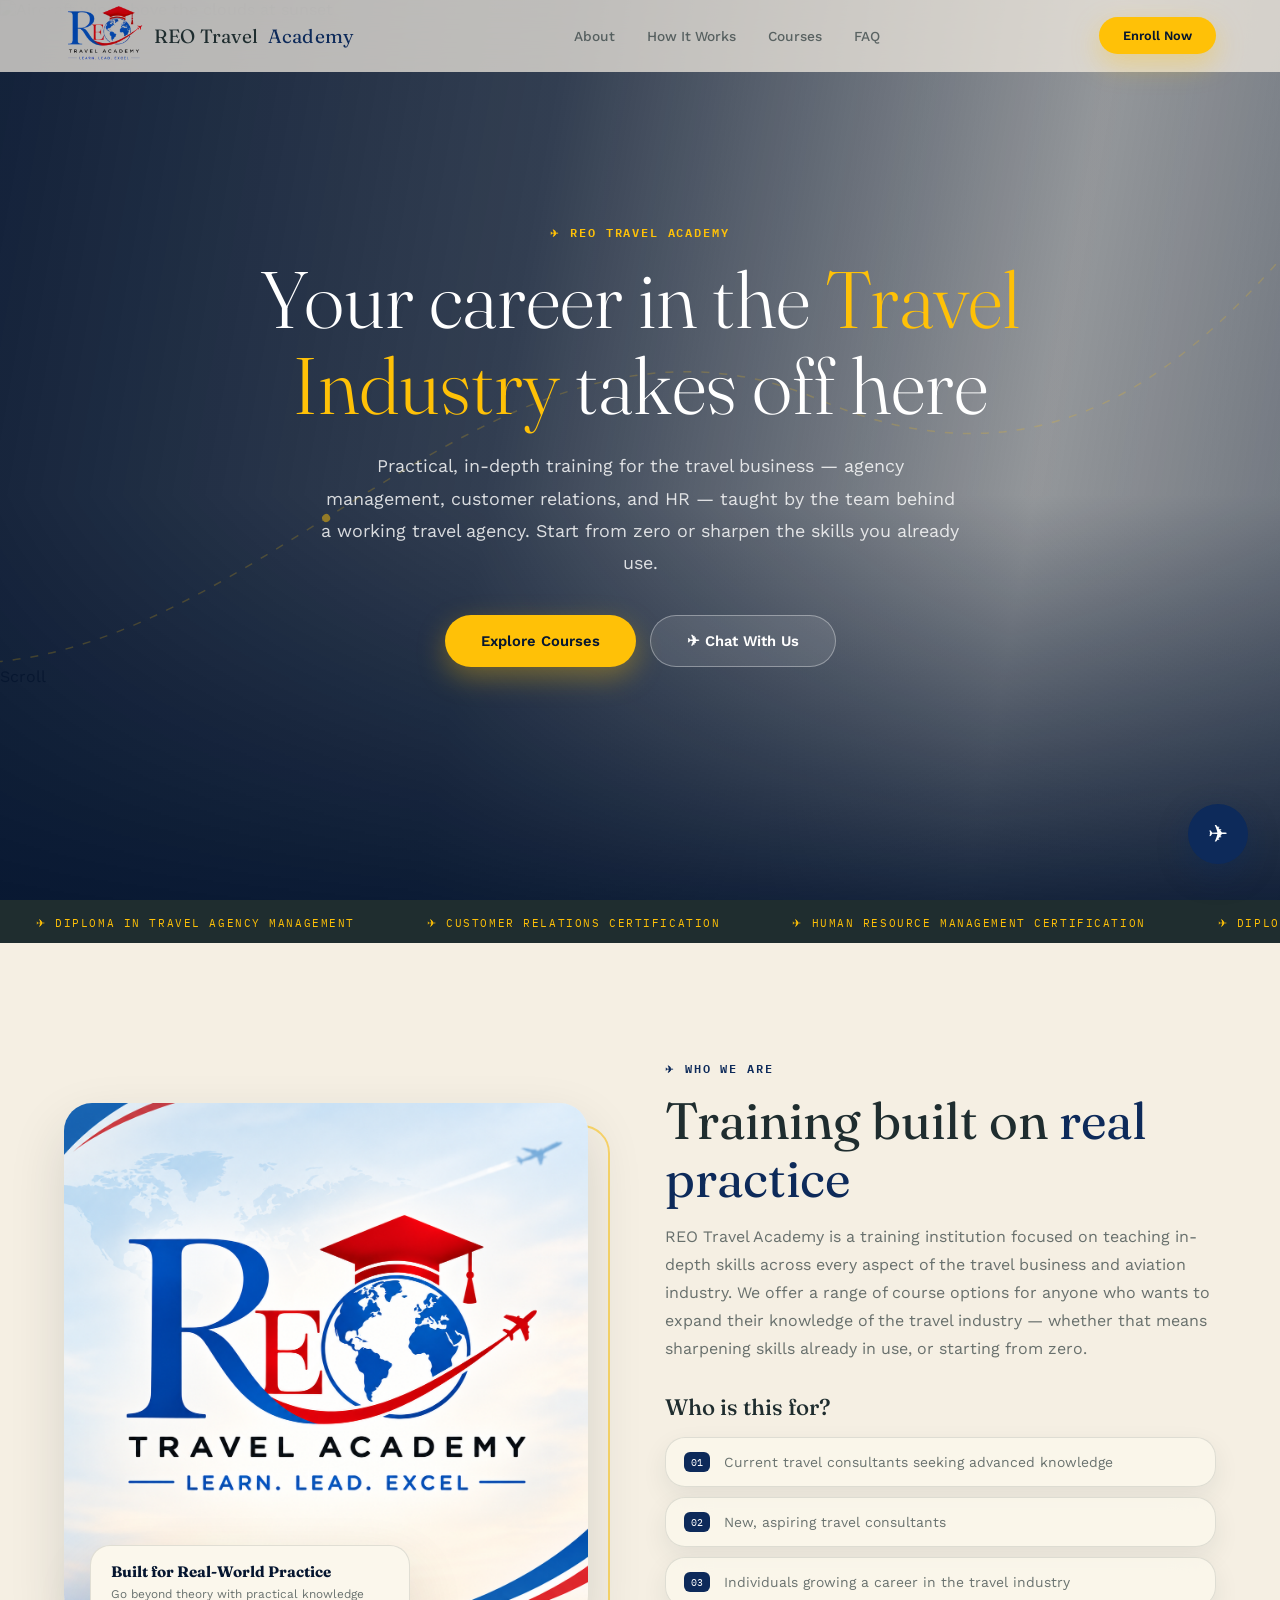
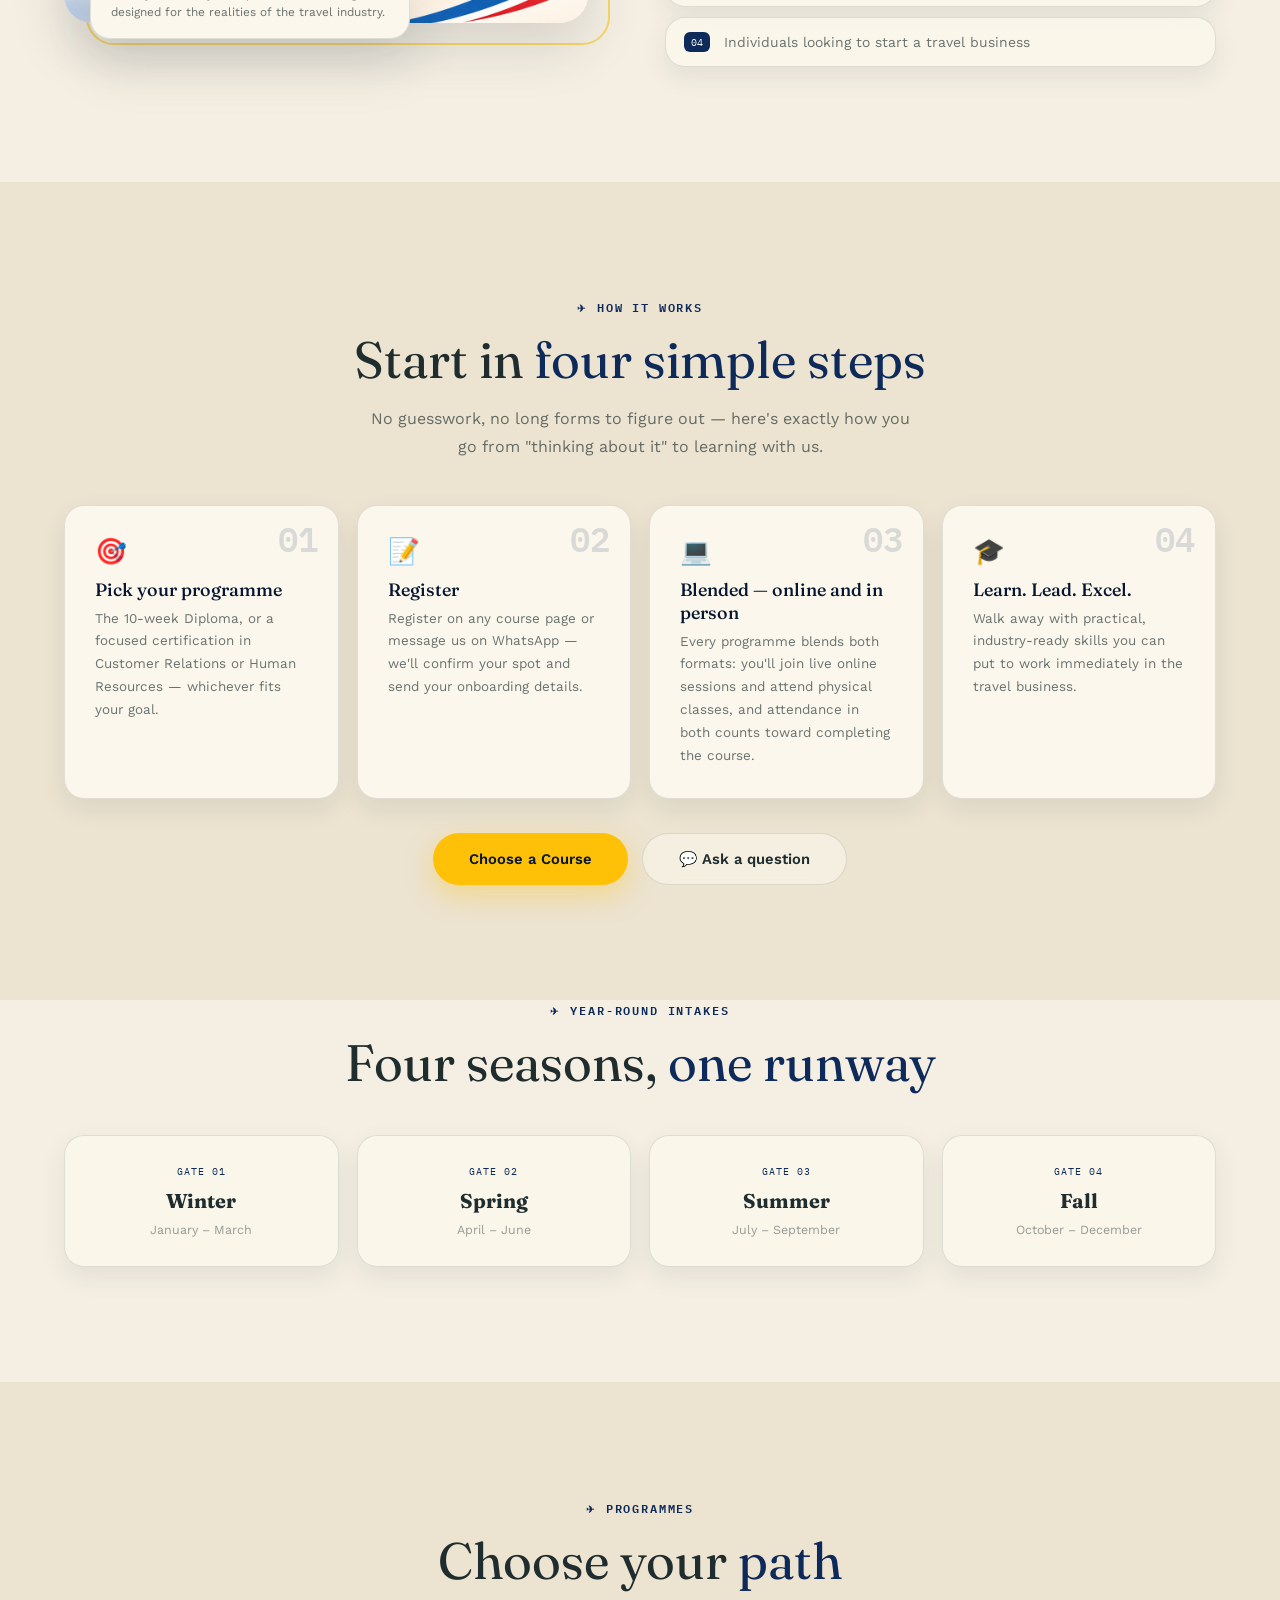
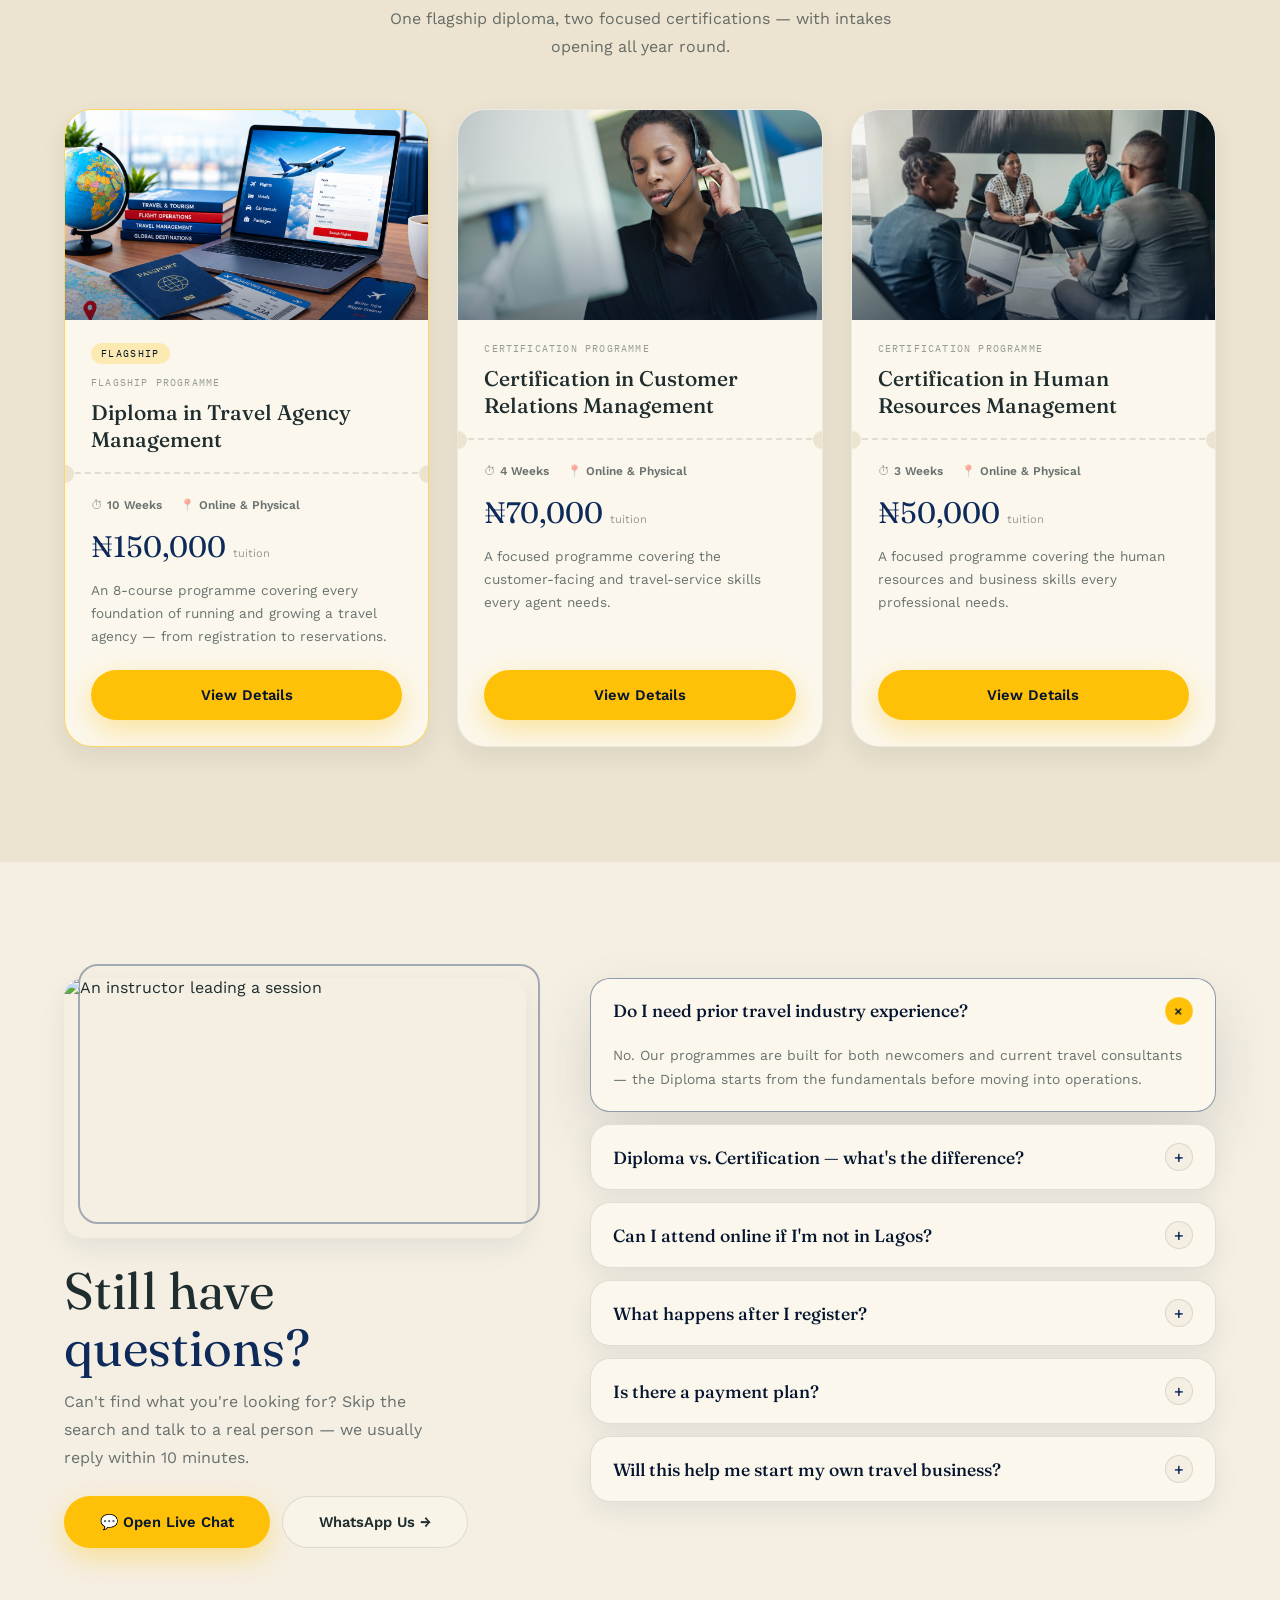
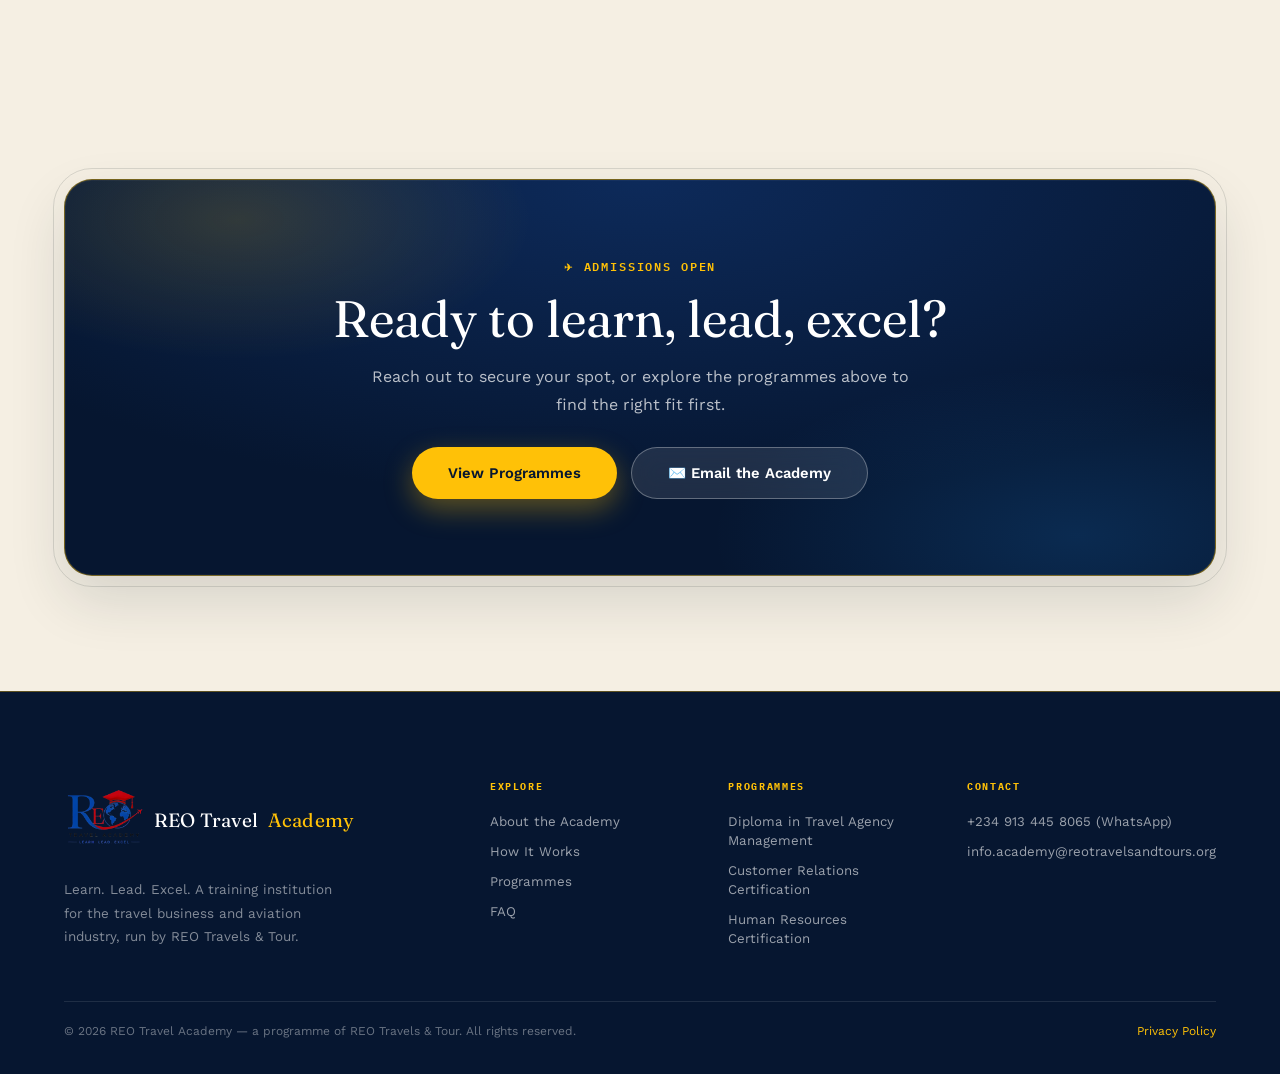
==== commit 6e54f58b: "fresh changes" ====
--- a/index.html
+++ b/index.html
@@ -1,351 +1,626 @@
-﻿<!DOCTYPE html>
+﻿<!doctype html>
 <html lang="en">
-
-<head>
-  <meta charset="UTF-8" />
-  <meta name="viewport" content="width=device-width, initial-scale=1.0" />
-  <title>REO Travel Academy — Learn. Lead. Excel.</title>
-  <meta name="description"
-    content="REO Travel Academy trains aspiring and current travel consultants in travel agency management, customer relations, and HR — online & physical, with intakes all year round." />
-  <meta name="author" content="REO Travels & Tour" />
-  <link rel="icon" type="image/png" href="Images/favicon-32.png" />
-  <link rel="apple-touch-icon" href="Images/logo-180.png" />
-  <link rel="stylesheet" href="css/academy.css" />
-</head>
-
-<body>
-  <div id="top"></div>
-
-  <div id="preloader">
-    <img class="pre-logo" src="Images/reo.png" alt="REO Travel Academy logo" />
-    <div class="pre-track"><div class="pre-fill"></div></div>
-    <p class="pre-text">Boarding&hellip;</p>
-  </div>
-
-  <nav id="navbar">
-    <a class="nav-logo" href="#top"><img src="Images/reo.png" alt="REO Travel Academy logo" />REO Travel <span>Academy</span></a>
-    <ul class="nav-links" id="nav-links">
-      <li><a href="#about">About</a></li>
-      <li><a href="#how">How It Works</a></li>
-      <li><a href="#courses">Courses</a></li>
-      <li><a href="#faq">FAQ</a></li>
-    </ul>
-    <a href="#courses" class="btn btn-primary" style="padding:11px 24px;font-size:0.8rem;" id="nav-cta">Enroll Now</a>
-    <button class="hamburger" id="hamburger" aria-label="Menu"><span></span><span></span><span></span></button>
-  </nav>
-  <div class="mobile-menu" id="mobile-menu">
-    <button class="mobile-menu-close" id="mobile-menu-close" aria-label="Close menu">✕</button>
-    <a href="#about">About</a>
-    <a href="#how">How It Works</a>
-    <a href="#courses">Courses</a>
-    <a href="#faq">FAQ</a>
-    <a href="#courses">Enroll Now</a>
-  </div>
-
-  <section id="hero">
-    <div class="hero-bg">
-      <img src="https://images.unsplash.com/photo-1436491865332-7a61a109cc05?auto=format&fit=crop&w=2000&q=80"
-        alt="Aircraft wing above the clouds at sunset" />
+  <head>
+    <meta charset="UTF-8" />
+    <meta name="viewport" content="width=device-width, initial-scale=1.0" />
+    <title>REO Travel Academy — Learn. Lead. Excel.</title>
+    <meta
+      name="description"
+      content="REO Travel Academy trains aspiring and current travel consultants in travel agency management, customer relations, and HR — online & physical, with intakes all year round."
+    />
+    <meta name="author" content="REO Travels & Tour" />
+    <link rel="icon" type="image/png" href="Images/favicon-32.png" />
+    <link rel="apple-touch-icon" href="Images/logo-180.png" />
+    <link rel="stylesheet" href="css/academy.css" />
+  </head>
+
+  <body>
+    <div id="top"></div>
+
+    <div id="preloader">
+      <img
+        class="pre-logo"
+        src="Images/reo.png"
+        alt="REO Travel Academy logo"
+      />
+      <div class="pre-track"><div class="pre-fill"></div></div>
+      <p class="pre-text">Boarding&hellip;</p>
     </div>
-    <div class="hero-overlay"></div>
-
-    <div class="flight-path" aria-hidden="true">
-      <svg class="route-desktop" viewBox="0 0 1440 900" preserveAspectRatio="xMidYMid slice" xmlns="http://www.w3.org/2000/svg" xmlns:xlink="http://www.w3.org/1999/xlink">
-        <path id="route-desktop" class="dash" d="M -50,650 C 300,750 550,250 900,400 S 1400,150 1500,120" />
-        <circle class="plane" r="4" fill="#ffc107">
-          <animateMotion dur="9s" repeatCount="indefinite" rotate="auto">
-            <mpath xlink:href="#route-desktop" href="#route-desktop" />
-          </animateMotion>
-        </circle>
-      </svg>
-      <svg class="route-mobile" viewBox="0 0 400 800" preserveAspectRatio="xMidYMid slice" xmlns="http://www.w3.org/2000/svg" xmlns:xlink="http://www.w3.org/1999/xlink">
-        <path id="route-mobile" class="dash" d="M -30,620 C 70,600 90,520 150,490 S 250,460 270,360 S 340,220 430,190" />
-        <circle class="plane" r="5" fill="#ffc107">
-          <animateMotion dur="7s" repeatCount="indefinite" rotate="auto">
-            <mpath xlink:href="#route-mobile" href="#route-mobile" />
-          </animateMotion>
-        </circle>
-      </svg>
+
+    <nav id="navbar">
+      <a class="nav-logo" href="#top"
+        ><img src="Images/reo.png" alt="REO Travel Academy logo" />REO Travel
+        <span>Academy</span></a
+      >
+      <ul class="nav-links" id="nav-links">
+        <li><a href="#about">About</a></li>
+        <li><a href="#how">How It Works</a></li>
+        <li><a href="#courses">Courses</a></li>
+        <li><a href="#faq">FAQ</a></li>
+      </ul>
+      <a
+        href="#courses"
+        class="btn btn-primary"
+        style="padding: 11px 24px; font-size: 0.8rem"
+        id="nav-cta"
+        >Enroll Now</a
+      >
+      <button class="hamburger" id="hamburger" aria-label="Menu">
+        <span></span><span></span><span></span>
+      </button>
+    </nav>
+    <div class="mobile-menu" id="mobile-menu">
+      <button
+        class="mobile-menu-close"
+        id="mobile-menu-close"
+        aria-label="Close menu"
+      >
+        ✕
+      </button>
+      <a href="#about">About</a>
+      <a href="#how">How It Works</a>
+      <a href="#courses">Courses</a>
+      <a href="#faq">FAQ</a>
+      <a href="#courses">Enroll Now</a>
     </div>
 
-    <div class="hero-inner">
-      <span class="eyebrow">REO Travel Academy</span>
-      <h1 class="hero-headline">Your career in the <em>Travel Industry</em> takes off here</h1>
-      <p class="hero-sub">Practical, in-depth training for the travel business — agency management, customer
-        relations, and HR — taught by the team behind a working travel agency. Start from zero or sharpen the
-        skills you already use.</p>
-      <div class="hero-actions">
-        <a href="#courses" class="btn btn-primary">Explore Courses</a>
-        <button type="button" class="btn btn-hero-ghost" onclick="toggleChat()">✈ Chat With Us</button>
+    <section id="hero">
+      <div class="hero-bg">
+        <img
+          src="https://images.unsplash.com/photo-1436491865332-7a61a109cc05?auto=format&fit=crop&w=2000&q=80"
+          alt="Aircraft wing above the clouds at sunset"
+        />
+      </div>
+      <div class="hero-overlay"></div>
+
+      <div class="flight-path" aria-hidden="true">
+        <svg
+          class="route-desktop"
+          viewBox="0 0 1440 900"
+          preserveAspectRatio="xMidYMid slice"
+          xmlns="http://www.w3.org/2000/svg"
+          xmlns:xlink="http://www.w3.org/1999/xlink"
+        >
+          <path
+            id="route-desktop"
+            class="dash"
+            d="M -50,650 C 300,750 550,250 900,400 S 1400,150 1500,120"
+          />
+          <circle class="plane" r="4" fill="#ffc107">
+            <animateMotion dur="9s" repeatCount="indefinite" rotate="auto">
+              <mpath xlink:href="#route-desktop" href="#route-desktop" />
+            </animateMotion>
+          </circle>
+        </svg>
+        <svg
+          class="route-mobile"
+          viewBox="0 0 400 800"
+          preserveAspectRatio="xMidYMid slice"
+          xmlns="http://www.w3.org/2000/svg"
+          xmlns:xlink="http://www.w3.org/1999/xlink"
+        >
+          <path
+            id="route-mobile"
+            class="dash"
+            d="M -30,620 C 70,600 90,520 150,490 S 250,460 270,360 S 340,220 430,190"
+          />
+          <circle class="plane" r="5" fill="#ffc107">
+            <animateMotion dur="7s" repeatCount="indefinite" rotate="auto">
+              <mpath xlink:href="#route-mobile" href="#route-mobile" />
+            </animateMotion>
+          </circle>
+        </svg>
+      </div>
+
+      <div class="hero-inner">
+        <span class="eyebrow">REO Travel Academy</span>
+        <h1 class="hero-headline">
+          Your career in the <em>Travel Industry</em> takes off here
+        </h1>
+        <p class="hero-sub">
+          Practical, in-depth training for the travel business — agency
+          management, customer relations, and HR — taught by the team behind a
+          working travel agency. Start from zero or sharpen the skills you
+          already use.
+        </p>
+        <div class="hero-actions">
+          <a href="#courses" class="btn btn-primary">Explore Courses</a>
+          <button
+            type="button"
+            class="btn btn-hero-ghost"
+            onclick="toggleChat()"
+          >
+            ✈ Chat With Us
+          </button>
+        </div>
+      </div>
+
+      <div class="scroll-cue">Scroll</div>
+    </section>
+
+    <div class="ticker-strip" aria-hidden="true">
+      <div class="ticker-inner">
+        <span>Diploma in Travel Agency Management</span
+        ><span>Customer Relations Certification</span
+        ><span>Human Resource Management Certification</span>
+        <span>Diploma in Travel Agency Management</span
+        ><span>Customer Relations Certification</span
+        ><span>Human Resource Management Certification</span>
       </div>
     </div>
 
-    <div class="scroll-cue">Scroll</div>
-  </section>
-
-  <div class="ticker-strip" aria-hidden="true">
-    <div class="ticker-inner">
-      <span>Diploma in Travel Agency Management</span><span>Customer Relations Certification</span><span>Human Resource Management Certification</span>
-      <span>Diploma in Travel Agency Management</span><span>Customer Relations Certification</span><span>Human Resource Management Certification</span>
+    <section id="about" class="section-pad">
+      <div class="container">
+        <div class="about-grid">
+          <div class="about-media">
+            <img
+              src="Images/ac.png"
+              alt="A training session at REO Travel Academy"
+            />
+            <div class="about-badge">
+              <strong>Built for Real-World Practice</strong>
+              <span
+                >Go beyond theory with practical knowledge designed for the
+                realities of the travel industry.</span
+              >
+            </div>
+          </div>
+          <div class="about-copy">
+            <span class="eyebrow">Who we are</span>
+            <h2 class="section-title">
+              Training built on <span class="accent">real practice</span>
+            </h2>
+            <p class="section-sub">
+              REO Travel Academy is a training institution focused on teaching
+              in-depth skills across every aspect of the travel business and
+              aviation industry. We offer a range of course options for anyone
+              who wants to expand their knowledge of the travel industry —
+              whether that means sharpening skills already in use, or starting
+              from zero.
+            </p>
+            <h3 class="who-title">Who is this for?</h3>
+            <div class="who-list">
+              <div class="who-item glass-card">
+                <span class="tag">01</span>Current travel consultants seeking
+                advanced knowledge
+              </div>
+              <div class="who-item glass-card">
+                <span class="tag">02</span>New, aspiring travel consultants
+              </div>
+              <div class="who-item glass-card">
+                <span class="tag">03</span>Individuals growing a career in the
+                travel industry
+              </div>
+              <div class="who-item glass-card">
+                <span class="tag">04</span>Individuals looking to start a travel
+                business
+              </div>
+            </div>
+          </div>
+        </div>
+      </div>
+    </section>
+
+    <section id="how" class="section-pad">
+      <div class="container">
+        <div class="text-center">
+          <span class="eyebrow">How it works</span>
+          <h2 class="section-title">
+            Start in <span class="accent">four simple steps</span>
+          </h2>
+          <p class="section-sub">
+            No guesswork, no long forms to figure out — here's exactly how you
+            go from "thinking about it" to learning with us.
+          </p>
+        </div>
+        <div class="steps-grid">
+          <div class="step-card">
+            <span class="step-num">01</span>
+            <span class="wc-icon">🎯</span>
+            <h3>Pick your programme</h3>
+            <p>
+              The 10-week Diploma, or a focused certification in Customer
+              Relations or Human Resources — whichever fits your goal.
+            </p>
+          </div>
+          <div class="step-card">
+            <span class="step-num">02</span>
+            <span class="wc-icon">📝</span>
+            <h3>Register</h3>
+            <p>
+              Register on any course page or message us on WhatsApp — we'll
+              confirm your spot and send your onboarding details.
+            </p>
+          </div>
+          <div class="step-card">
+            <span class="step-num">03</span>
+            <span class="wc-icon">💻</span>
+            <h3>Blended — online and in person</h3>
+            <p>
+              Every programme blends both formats: you'll join live online
+              sessions and attend physical classes, and attendance in both
+              counts toward completing the course.
+            </p>
+          </div>
+          <div class="step-card">
+            <span class="step-num">04</span>
+            <span class="wc-icon">🎓</span>
+            <h3>Learn. Lead. Excel.</h3>
+            <p>
+              Walk away with practical, industry-ready skills you can put to
+              work immediately in the travel business.
+            </p>
+          </div>
+        </div>
+        <div class="steps-cta">
+          <a href="#courses" class="btn btn-primary">Choose a Course</a>
+          <button type="button" class="btn btn-ghost" onclick="toggleChat()">
+            💬 Ask a question
+          </button>
+        </div>
+      </div>
+    </section>
+
+    <section id="intakes" class="section-pad" style="padding-top: 0">
+      <div class="container">
+        <div class="text-center">
+          <span class="eyebrow">Year-round intakes</span>
+          <h2 class="section-title">
+            Four seasons, <span class="accent">one runway</span>
+          </h2>
+        </div>
+        <div class="gates-row">
+          <div class="gate-card glass-card">
+            <span class="gate-num">GATE 01</span>
+            <h4>Winter</h4>
+            <span class="months">January – March</span>
+          </div>
+          <div class="gate-card glass-card">
+            <span class="gate-num">GATE 02</span>
+            <h4>Spring</h4>
+            <span class="months">April – June</span>
+          </div>
+          <div class="gate-card glass-card">
+            <span class="gate-num">GATE 03</span>
+            <h4>Summer</h4>
+            <span class="months">July – September</span>
+          </div>
+          <div class="gate-card glass-card">
+            <span class="gate-num">GATE 04</span>
+            <h4>Fall</h4>
+            <span class="months">October – December</span>
+          </div>
+        </div>
+      </div>
+    </section>
+
+    <section id="courses" class="section-pad">
+      <div class="container">
+        <div class="text-center">
+          <span class="eyebrow">Programmes</span>
+          <h2 class="section-title">
+            Choose your <span class="accent">path</span>
+          </h2>
+          <p class="section-sub">
+            One flagship diploma, two focused certifications — with intakes
+            opening all year round.
+          </p>
+        </div>
+        <div
+          class="courses-grid"
+          id="courses-grid"
+          style="margin-top: 48px"
+        ></div>
+      </div>
+    </section>
+
+    <div class="modal-overlay" id="course-modal-overlay">
+      <div class="course-modal" id="course-modal-body"></div>
     </div>
-  </div>
-
-  <section id="about" class="section-pad">
-    <div class="container">
-      <div class="about-grid">
-        <div class="about-media">
-          <img src="Images/ac.png"
-            alt="A training session at REO Travel Academy" />
-          <div class="about-badge">
-            <strong>Built for Real-World Practice</strong>
-            <span>Go beyond theory with practical knowledge designed for the realities of the travel industry.</span>
-          </div>
-        </div>
-        <div class="about-copy">
-          <span class="eyebrow">Who we are</span>
-          <h2 class="section-title">Training built on <span class="accent">real practice</span></h2>
-          <p class="section-sub">REO Travel Academy is a training institution focused on teaching in-depth skills
-            across every aspect of the travel business and aviation industry. We offer a range of course options for
-            anyone who wants to expand their knowledge of the travel industry — whether that means sharpening skills
-            already in use, or starting from zero.</p>
-          <h3 class="who-title">Who is this for?</h3>
-          <div class="who-list">
-            <div class="who-item glass-card"><span class="tag">01</span>Current travel consultants seeking advanced knowledge</div>
-            <div class="who-item glass-card"><span class="tag">02</span>New, aspiring travel consultants</div>
-            <div class="who-item glass-card"><span class="tag">03</span>Individuals growing a career in the travel industry</div>
-            <div class="who-item glass-card"><span class="tag">04</span>Individuals looking to start a travel business</div>
-          </div>
-        </div>
+
+    <section id="faq" class="section-pad">
+      <div class="container">
+        <div class="faq-layout">
+          <aside class="faq-aside">
+            <div class="faq-media">
+              <img
+                src="https://media.istockphoto.com/id/164548944/photo/college-students-in-computer-room.jpg?s=612x612&w=0&k=20&c=mAoAUIV-1vWapZVzZcuWOp0ROKN8y7ky8SGcNs6uYOQ="
+                alt="An instructor leading a session"
+                loading="lazy"
+              />
+            </div>
+            <h2 class="section-title">
+              Still have <span class="accent">questions?</span>
+            </h2>
+            <p class="section-sub">
+              Can't find what you're looking for? Skip the search and talk to a
+              real person — we usually reply within 10 minutes.
+            </p>
+            <div class="faq-actions">
+              <button
+                type="button"
+                class="btn btn-primary"
+                onclick="toggleChat()"
+              >
+                💬 Open Live Chat
+              </button>
+              <a
+                href="https://wa.me/2349134458065"
+                target="_blank"
+                class="btn btn-ghost"
+                >WhatsApp Us →</a
+              >
+            </div>
+          </aside>
+          <div class="faq-list">
+            <details class="faq-item" open>
+              <summary>
+                Do I need prior travel industry experience?<span
+                  class="faq-icon"
+                  >+</span
+                >
+              </summary>
+              <div class="faq-body">
+                <p>
+                  No. Our programmes are built for both newcomers and current
+                  travel consultants — the Diploma starts from the fundamentals
+                  before moving into operations.
+                </p>
+              </div>
+            </details>
+            <details class="faq-item">
+              <summary>
+                Diploma vs. Certification — what's the difference?<span
+                  class="faq-icon"
+                  >+</span
+                >
+              </summary>
+              <div class="faq-body">
+                <p>
+                  The Diploma is our full 8-course, 10-week programme covering
+                  the whole business. The Certifications are focused 3–4 week
+                  programmes on one area — customer relations or HR.
+                </p>
+              </div>
+            </details>
+            <details class="faq-item">
+              <summary>
+                Can I attend online if I'm not in Lagos?<span class="faq-icon"
+                  >+</span
+                >
+              </summary>
+              <div class="faq-body">
+                <p>
+                  Yes — every programme runs online &amp; physical, so you can
+                  join live sessions from anywhere or attend in person if you're
+                  local.
+                </p>
+              </div>
+            </details>
+            <details class="faq-item">
+              <summary>
+                What happens after I register?<span class="faq-icon">+</span>
+              </summary>
+              <div class="faq-body">
+                <p>
+                  Your application is submitted once the registration fee is
+                  paid online. You'll then get a confirmation with onboarding
+                  details for the next cohort. You can also message us on
+                  WhatsApp with any questions first.
+                </p>
+              </div>
+            </details>
+            <details class="faq-item">
+              <summary>
+                Is there a payment plan?<span class="faq-icon">+</span>
+              </summary>
+              <div class="faq-body">
+                <p>
+                  Reach out to us directly — we're happy to discuss a plan that
+                  works for your intake.
+                </p>
+              </div>
+            </details>
+            <details class="faq-item">
+              <summary>
+                Will this help me start my own travel business?<span
+                  class="faq-icon"
+                  >+</span
+                >
+              </summary>
+              <div class="faq-body">
+                <p>
+                  Yes — the Diploma covers entrepreneurship and business
+                  management alongside the operational skills, for people
+                  planning to start their own agency.
+                </p>
+              </div>
+            </details>
+          </div>
+        </div>
+      </div>
+    </section>
+
+    <section id="final-cta" class="section-pad">
+      <div class="container">
+        <span class="eyebrow">Admissions open</span>
+        <h2 class="section-title">Ready to learn, lead, excel?</h2>
+        <p class="section-sub" style="margin: 16px auto 0">
+          Reach out to secure your spot, or explore the programmes above to find
+          the right fit first.
+        </p>
+        <div class="cta-actions">
+          <a href="#courses" class="btn btn-primary">View Programmes</a>
+          <a
+            href="mailto:info.academy@reotravelsandtours.org"
+            class="btn btn-ghost"
+            style="
+              background: rgba(255, 255, 255, 0.1);
+              border-color: rgba(255, 255, 255, 0.3);
+              color: #fff;
+            "
+            >✉️ Email the Academy</a
+          >
+        </div>
+      </div>
+    </section>
+
+    <footer id="footer">
+      <div class="footer-top">
+        <div class="footer-brand">
+          <a class="nav-logo" href="#top"
+            ><img src="Images/reo.png" alt="REO Travel Academy logo" />REO
+            Travel <span>Academy</span></a
+          >
+          <p>
+            Learn. Lead. Excel. A training institution for the travel business
+            and aviation industry, run by REO Travels &amp; Tour.
+          </p>
+        </div>
+        <div class="footer-col">
+          <h4>Explore</h4>
+          <ul>
+            <li><a href="#about">About the Academy</a></li>
+            <li><a href="#how">How It Works</a></li>
+            <li><a href="#courses">Programmes</a></li>
+            <li><a href="#faq">FAQ</a></li>
+          </ul>
+        </div>
+        <div class="footer-col">
+          <h4>Programmes</h4>
+          <ul>
+            <li>
+              <a
+                href="#"
+                onclick="
+                  openCourseModal('diploma');
+                  return false;
+                "
+                >Diploma in Travel Agency Management</a
+              >
+            </li>
+            <li>
+              <a
+                href="#"
+                onclick="
+                  openCourseModal('crm');
+                  return false;
+                "
+                >Customer Relations Certification</a
+              >
+            </li>
+            <li>
+              <a
+                href="#"
+                onclick="
+                  openCourseModal('hrm');
+                  return false;
+                "
+                >Human Resources Certification</a
+              >
+            </li>
+          </ul>
+        </div>
+        <div class="footer-col">
+          <h4>Contact</h4>
+          <ul>
+            <li>
+              <a href="https://wa.me/2349134458065" target="_blank"
+                >+234 913 445 8065 (WhatsApp)</a
+              >
+            </li>
+            <li>
+              <a href="mailto:info.academy@reotravelsandtours.org"
+                >info.academy@reotravelsandtours.org</a
+              >
+            </li>
+          </ul>
+        </div>
+      </div>
+      <div class="footer-bottom">
+        <p>
+          &copy; <span id="footer-year">2026</span> REO Travel Academy — a
+          programme of REO Travels &amp; Tour. All rights reserved.
+        </p>
+        <a href="privacy.html">Privacy Policy</a>
+      </div>
+    </footer>
+
+    <button
+      class="chat-launcher"
+      onclick="toggleChat()"
+      aria-label="Chat with us"
+    >
+      ✈<span class="chat-dot" id="chat-dot"></span>
+    </button>
+
+    <div class="chat-panel" id="chat-panel">
+      <div class="chat-head">
+        <div class="chat-head-avatar">
+          <img src="Images/ac.png" alt="REO Travel Academy logo" />
+        </div>
+        <div>
+          <strong>REO Travel Academy</strong>
+          <span>Typically replies within 10 minutes</span>
+        </div>
+        <button
+          class="chat-head-close"
+          onclick="toggleChat()"
+          aria-label="Close chat"
+        >
+          &times;
+        </button>
+      </div>
+
+      <div class="chat-gate" id="chat-gate">
+        <div class="chat-gate-card">
+          <div class="chat-gate-icon">🎓</div>
+          <h4>Before we begin ✈️</h4>
+          <p>
+            What should we call you? We answer instantly from our course info
+            and bring in a real person whenever you need one — a name keeps it
+            personal.
+          </p>
+          <form id="chat-gate-form">
+            <input
+              type="text"
+              id="chat-gate-input"
+              placeholder="e.g. Chinedu Okafor"
+              autocomplete="name"
+              maxlength="60"
+            />
+            <button type="submit">Start chatting →</button>
+          </form>
+          <span class="chat-gate-note" id="chat-gate-note"
+            >Please type your name so we know who we're chatting with 🙂</span
+          >
+        </div>
+      </div>
+
+      <div class="chat-body" id="chat-body">
+        <div class="chat-msg system">Today</div>
+      </div>
+      <form class="chat-foot" id="chat-form">
+        <input
+          type="text"
+          id="chat-input"
+          placeholder="Type a message…"
+          autocomplete="off"
+        />
+        <button type="submit" aria-label="Send">➤</button>
+      </form>
+      <div class="chat-fallback">
+        Ask anything — answers are instant from our course info, and we'll hand
+        you over to a real person on
+        <a href="https://wa.me/2349134458065" target="_blank">WhatsApp</a> or
+        email
+        <a href="mailto:info.academy@reotravelsandtours.org"
+          >info.academy@reotravelsandtours.org</a
+        >
       </div>
     </div>
-  </section>
- 
-  <section id="how" class="section-pad">
-    <div class="container">
-      <div class="text-center">
-        <span class="eyebrow">How it works</span>
-        <h2 class="section-title">Start in <span class="accent">four simple steps</span></h2>
-        <p class="section-sub">No guesswork, no long forms to figure out — here's exactly how you go from
-          "thinking about it" to learning with us.</p>
-      </div>
-      <div class="steps-grid">
-        <div class="step-card">
-          <span class="step-num">01</span>
-          <span class="wc-icon">🎯</span>
-          <h3>Pick your programme</h3>
-          <p>The 10-week Diploma, or a focused certification in Customer Relations or Human Resources — whichever
-            fits your goal.</p>
-        </div>
-        <div class="step-card">
-          <span class="step-num">02</span>
-          <span class="wc-icon">📝</span>
-          <h3>Register</h3>
-          <p>Register on any course page or message us on WhatsApp — we'll confirm your spot and send your
-            onboarding details.</p>
-        </div>
-        <div class="step-card">
-          <span class="step-num">03</span>
-          <span class="wc-icon">💻</span>
-          <h3>Blended — online and in person</h3>
-          <p>Every programme blends both formats: you'll join live online sessions and attend physical classes, and attendance in both counts toward completing
-            the course.</p>
-        </div>
-        <div class="step-card">
-          <span class="step-num">04</span>
-          <span class="wc-icon">🎓</span>
-          <h3>Learn. Lead. Excel.</h3>
-          <p>Walk away with practical, industry-ready skills you can put to work immediately in the travel
-            business.</p>
-        </div>
-      </div>
-      <div class="steps-cta">
-        <a href="#courses" class="btn btn-primary">Choose a Course</a>
-        <button type="button" class="btn btn-ghost" onclick="toggleChat()">💬 Ask a question</button>
-      </div>
-    </div>
-  </section>
-
-  <section id="intakes" class="section-pad" style="padding-top:0;">
-    <div class="container">
-      <div class="text-center">
-        <span class="eyebrow">Year-round intakes</span>
-        <h2 class="section-title">Four seasons, <span class="accent">one runway</span></h2>
-      </div>
-      <div class="gates-row">
-        <div class="gate-card glass-card"><span class="gate-num">GATE 01</span><h4>Winter</h4><span class="months">January – March</span></div>
-        <div class="gate-card glass-card"><span class="gate-num">GATE 02</span><h4>Spring</h4><span class="months">April – June</span></div>
-        <div class="gate-card glass-card"><span class="gate-num">GATE 03</span><h4>Summer</h4><span class="months">July – September</span></div>
-        <div class="gate-card glass-card"><span class="gate-num">GATE 04</span><h4>Fall</h4><span class="months">October – December</span></div>
-      </div>
-    </div>
-  </section>
-
-  <section id="courses" class="section-pad">
-    <div class="container">
-      <div class="text-center">
-        <span class="eyebrow">Programmes</span>
-        <h2 class="section-title">Choose your <span class="accent">path</span></h2>
-        <p class="section-sub">One flagship diploma, two focused certifications — with intakes opening all year
-          round.</p>
-      </div>
-      <div class="courses-grid" id="courses-grid" style="margin-top:48px;">
-      </div>
-    </div>
-  </section>
-
-  <div class="modal-overlay" id="course-modal-overlay">
-    <div class="course-modal" id="course-modal-body"></div>
-  </div>
-
-  <section id="faq" class="section-pad">
-    <div class="container">
-      <div class="faq-layout">
-        <aside class="faq-aside">
-          <div class="faq-media">
-            <img src="https://media.istockphoto.com/id/164548944/photo/college-students-in-computer-room.jpg?s=612x612&w=0&k=20&c=mAoAUIV-1vWapZVzZcuWOp0ROKN8y7ky8SGcNs6uYOQ="
-              alt="An instructor leading a session" loading="lazy" />
-          </div>
-          <h2 class="section-title">Still have <span class="accent">questions?</span></h2>
-          <p class="section-sub">Can't find what you're looking for? Skip the search and talk to a real person — we
-            usually reply within 10 minutes.</p>
-          <div class="faq-actions">
-            <button type="button" class="btn btn-primary" onclick="toggleChat()">💬 Open Live Chat</button>
-            <a href="https://wa.me/2349134458065" target="_blank" class="btn btn-ghost">WhatsApp Us →</a>
-          </div>
-        </aside>
-        <div class="faq-list">
-          <details class="faq-item" open>
-            <summary>Do I need prior travel industry experience?<span class="faq-icon">+</span></summary>
-            <div class="faq-body"><p>No. Our programmes are built for both newcomers and current travel consultants —
-              the Diploma starts from the fundamentals before moving into operations.</p></div>
-          </details>
-          <details class="faq-item">
-            <summary>Diploma vs. Certification — what's the difference?<span class="faq-icon">+</span></summary>
-            <div class="faq-body"><p>The Diploma is our full 8-course, 10-week programme covering the whole business.
-              The Certifications are focused 3–4 week programmes on one area — customer relations or HR.</p></div>
-          </details>
-          <details class="faq-item">
-            <summary>Can I attend online if I'm not in Lagos?<span class="faq-icon">+</span></summary>
-            <div class="faq-body"><p>Yes — every programme runs online &amp; physical, so you can join live sessions
-              from anywhere or attend in person if you're local.</p></div>
-          </details>
-          <details class="faq-item">
-            <summary>What happens after I register?<span class="faq-icon">+</span></summary>
-            <div class="faq-body"><p>You'll get a confirmation with payment and onboarding details for the next
-              cohort. You can also message us on WhatsApp with any questions first.</p></div>
-          </details>
-          <details class="faq-item">
-            <summary>Is there a payment plan?<span class="faq-icon">+</span></summary>
-            <div class="faq-body"><p>Reach out to us directly — we're happy to discuss a plan that works for your
-              intake.</p></div>
-          </details>
-          <details class="faq-item">
-            <summary>Will this help me start my own travel business?<span class="faq-icon">+</span></summary>
-            <div class="faq-body"><p>Yes — the Diploma covers entrepreneurship and business management alongside the
-              operational skills, for people planning to start their own agency.</p></div>
-          </details>
-        </div>
-      </div>
-    </div>
-  </section>
-
-  <section id="final-cta" class="section-pad">
-    <div class="container">
-      <span class="eyebrow">Admissions open</span>
-      <h2 class="section-title">Ready to learn, lead, excel?</h2>
-      <p class="section-sub" style="margin:16px auto 0;">Reach out to secure your spot, or explore the programmes
-        above to find the right fit first.</p>
-      <div class="cta-actions">
-        <a href="#courses" class="btn btn-primary">View Programmes</a>
-        <a href="mailto:info.academy@reotravelsandtours.org" class="btn btn-ghost" style="background:rgba(255,255,255,0.1);border-color:rgba(255,255,255,0.3);color:#fff;">✉️ Email the Academy</a>
-      </div>
-    </div>
-  </section>
-
-  <footer id="footer">
-    <div class="footer-top">
-      <div class="footer-brand">
-        <a class="nav-logo" href="#top"><img src="Images/reo.png" alt="REO Travel Academy logo" />REO Travel <span>Academy</span></a>
-        <p>Learn. Lead. Excel. A training institution for the travel business and aviation industry, run by REO
-          Travels &amp; Tour.</p>
-      </div>
-      <div class="footer-col">
-        <h4>Explore</h4>
-        <ul>
-          <li><a href="#about">About the Academy</a></li>
-          <li><a href="#how">How It Works</a></li>
-          <li><a href="#courses">Programmes</a></li>
-          <li><a href="#faq">FAQ</a></li>
-        </ul>
-      </div>
-      <div class="footer-col">
-        <h4>Programmes</h4>
-        <ul>
-          <li><a href="#" onclick="openCourseModal('diploma');return false;">Diploma in Travel Agency Management</a></li>
-          <li><a href="#" onclick="openCourseModal('crm');return false;">Customer Relations Certification</a></li>
-          <li><a href="#" onclick="openCourseModal('hrm');return false;">Human Resources Certification</a></li>
-        </ul>
-      </div>
-      <div class="footer-col">
-        <h4>Contact</h4>
-        <ul>
-          <li><a href="https://wa.me/2349134458065" target="_blank">+234 913 445 8065 (WhatsApp)</a></li>
-          <li><a href="mailto:info.academy@reotravelsandtours.org">info.academy@reotravelsandtours.org</a></li>
-        </ul>
-      </div>
-    </div>
-    <div class="footer-bottom">
-      <p>&copy; <span id="footer-year">2026</span> REO Travel Academy — a programme of REO Travels &amp; Tour. All
-        rights reserved.</p>
-      <a href="privacy.html">Privacy Policy</a>
-    </div>
-  </footer>
-
-  <button class="chat-launcher" onclick="toggleChat()" aria-label="Chat with us">
-    ✈<span class="chat-dot" id="chat-dot"></span>
-  </button>
-
-  <div class="chat-panel" id="chat-panel">
-    <div class="chat-head">
-      <div class="chat-head-avatar"><img src="Images/ac.png" alt="REO Travel Academy logo" /></div>
-      <div>
-        <strong>REO Travel Academy</strong>
-        <span>Typically replies within 10 minutes</span>
-      </div>
-      <button class="chat-head-close" onclick="toggleChat()" aria-label="Close chat">&times;</button>
-    </div>
-
-    <div class="chat-gate" id="chat-gate">
-      <div class="chat-gate-card">
-        <div class="chat-gate-icon">🎓</div>
-        <h4>Before we begin ✈️</h4>
-        <p>What should we call you? We answer instantly from our course info and bring in a real person whenever you need one — a name keeps it personal.</p>
-        <form id="chat-gate-form">
-          <input type="text" id="chat-gate-input" placeholder="e.g. Chinedu Okafor" autocomplete="name"
-            maxlength="60" />
-          <button type="submit">Start chatting →</button>
-        </form>
-        <span class="chat-gate-note" id="chat-gate-note">Please type your name so we know who we're chatting
-          with 🙂</span>
-      </div>
-    </div>
-
-    <div class="chat-body" id="chat-body">
-      <div class="chat-msg system">Today</div>
-    </div>
-    <form class="chat-foot" id="chat-form">
-      <input type="text" id="chat-input" placeholder="Type a message…" autocomplete="off" />
-      <button type="submit" aria-label="Send">➤</button>
-    </form>
-    <div class="chat-fallback">
-      Ask anything — answers are instant from our course info, and we'll hand you over to a real person on
-      <a href="https://wa.me/2349134458065" target="_blank">WhatsApp</a> or email
-      <a href="mailto:info.academy@reotravelsandtours.org">info.academy@reotravelsandtours.org</a>
-    </div>
-  </div>
-
-  <script src="https://cdn.jsdelivr.net/npm/@emailjs/browser@4/dist/email.min.js"></script>
-  <script src="js/academy.js"></script>
-</body>
-
+
+    <script src="https://cdn.jsdelivr.net/npm/@emailjs/browser@4/dist/email.min.js"></script>
+    <script src="js/academy.js"></script>
+  </body>
 </html>
--- a/css/academy.css
+++ b/css/academy.css
@@ -450,6 +450,10 @@
 .modal-price-block { display: flex; align-items: baseline; justify-content: space-between; padding: 16px 0; border-top: 1px solid var(--border); border-bottom: 1px solid var(--border); margin: 20px 0; }
 .modal-price-block strong { font-family: "Fraunces", serif; font-size: clamp(1.5rem, 2.4vw, 1.85rem); color: var(--teal); }
 .modal-price-block span { font-size: 0.76rem; color: var(--ink-mute); }
+.modal-reg-fee { display: flex; flex-wrap: wrap; align-items: baseline; gap: 4px 12px; background: var(--paper); border: 1px solid var(--border-soft); border-radius: var(--radius-sm); padding: 12px 14px; margin-bottom: 14px; }
+.modal-reg-fee span { font-family: "IBM Plex Mono", monospace; font-size: 0.58rem; letter-spacing: 0.08em; text-transform: uppercase; color: var(--ink-mute); }
+.modal-reg-fee strong { font-size: 1rem; color: var(--ink); }
+.modal-reg-fee em { flex-basis: 100%; font-style: normal; font-size: 0.76rem; color: var(--ink-mute); }
 .modal-actions { display: flex; gap: 12px; flex-wrap: wrap; margin-top: 8px; }
 .modal-actions .btn { flex: 1; min-width: 150px; }
 
@@ -588,12 +592,31 @@
 .faq-body p { font-size: clamp(0.8rem, 1.1vw, 0.87rem); color: var(--ink-soft); line-height: 1.75; }
 
 #final-cta {
-  background: var(--teal-deep);
+  background: var(--paper);
+  position: relative;
+  text-align: center;
+  color: var(--white);
+}
+#final-cta .container {
+  background: radial-gradient(120% 140% at 50% 0%, var(--navy-mid) 0%, var(--teal-deep) 58%) , var(--teal-deep);
   position: relative;
   overflow: hidden;
-  text-align: center;
-  color: var(--white);
-}
+  border: 1px solid rgba(255, 193, 7, 0.45);
+  outline: 1px solid rgba(31, 45, 47, 0.14);
+  outline-offset: 10px;
+  border-radius: var(--radius-lg);
+  padding: clamp(44px, 6vw, 76px) clamp(24px, 5vw, 64px);
+  box-shadow: var(--shadow-md), 0 0 0 1px rgba(255,255,255,0.04) inset;
+}
+#final-cta .container::before {
+  content: "";
+  position: absolute;
+  inset: 0;
+  pointer-events: none;
+  background: radial-gradient(420px 200px at 15% 10%, rgba(255,193,7,0.16), transparent 70%),
+              radial-gradient(520px 240px at 88% 90%, rgba(30,136,229,0.18), transparent 70%);
+}
+#final-cta .container > * { position: relative; z-index: 1; }
 #final-cta .eyebrow { color: var(--amber); }
 #final-cta .section-title { color: var(--white); }
 #final-cta .section-sub { color: rgba(255,255,255,0.72); }
@@ -601,6 +624,7 @@
 
 #footer {
   background: var(--footer-bg);
+  border-top: 1px solid rgba(255, 193, 7, 0.35);
   color: rgba(255,255,255,0.7);
   padding: clamp(48px, 8vw, 88px) clamp(20px, 5vw, 80px) clamp(24px, 4vw, 36px);
 }
